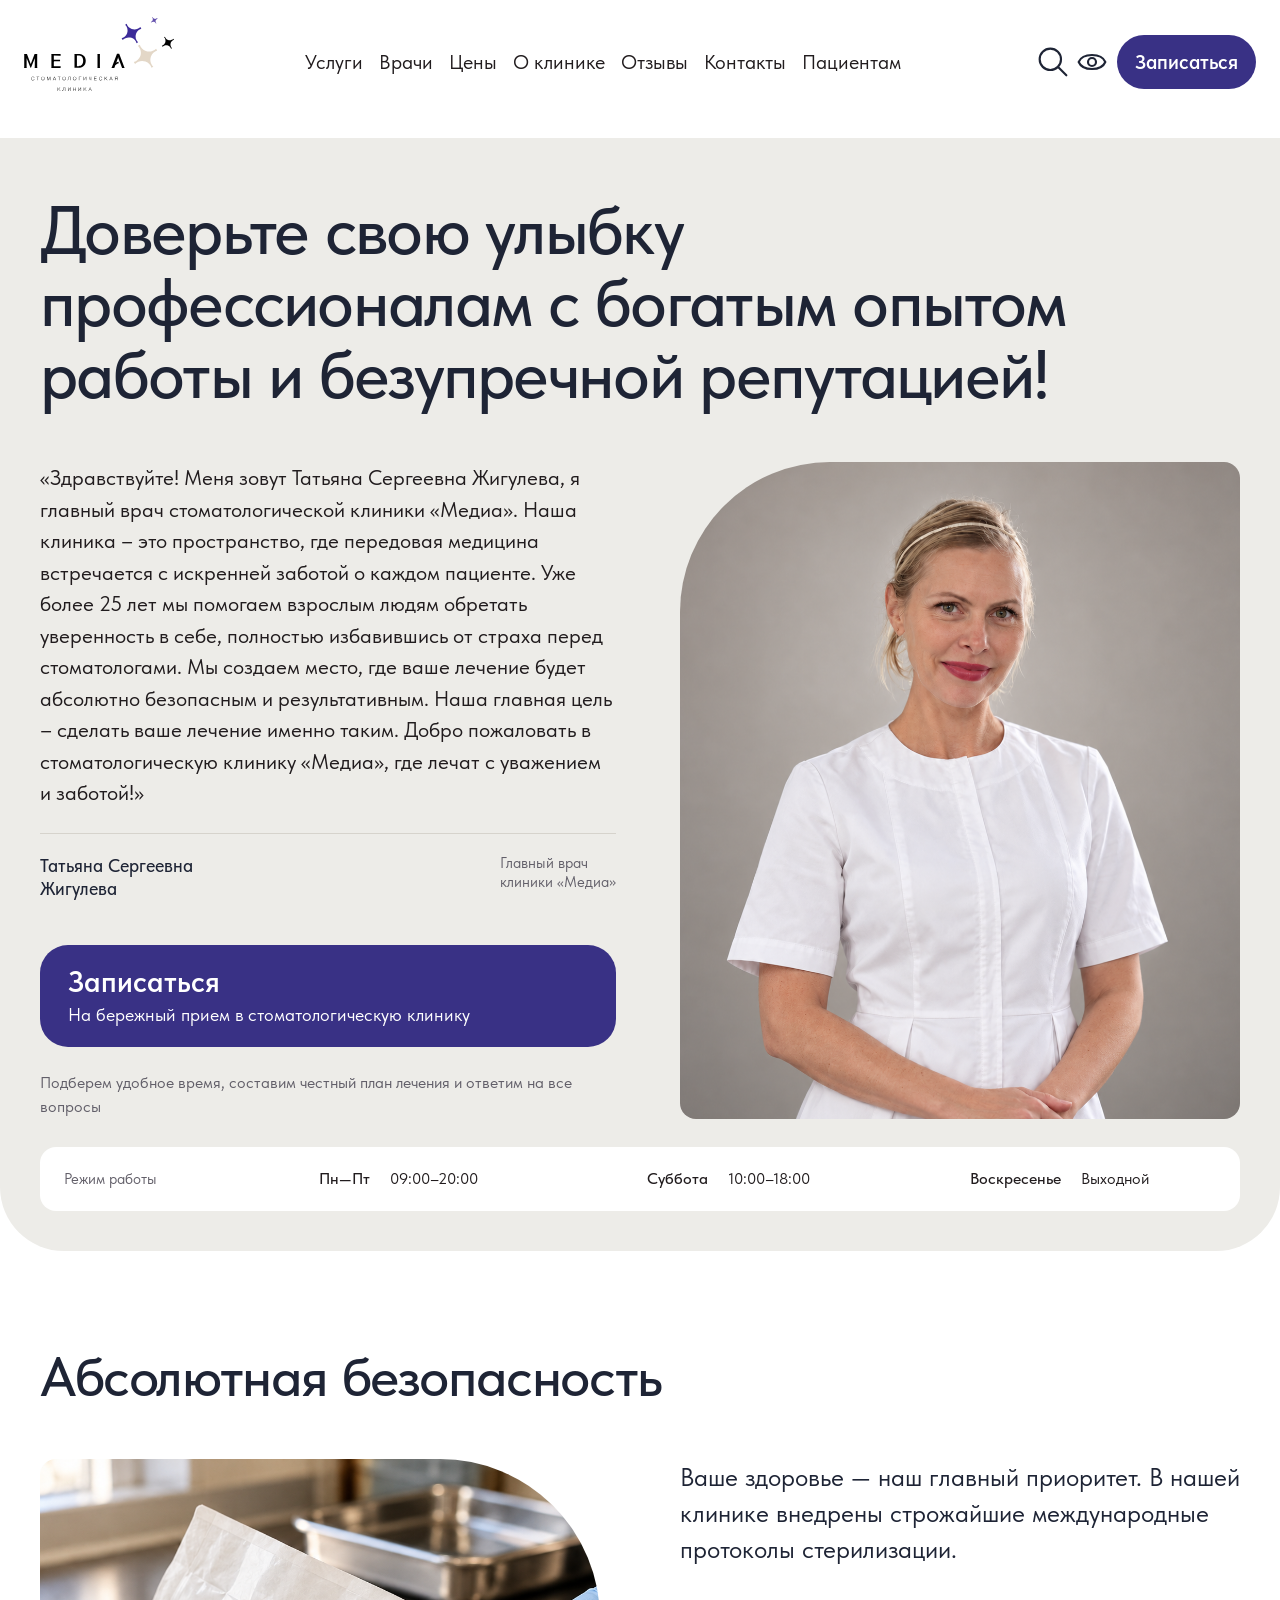
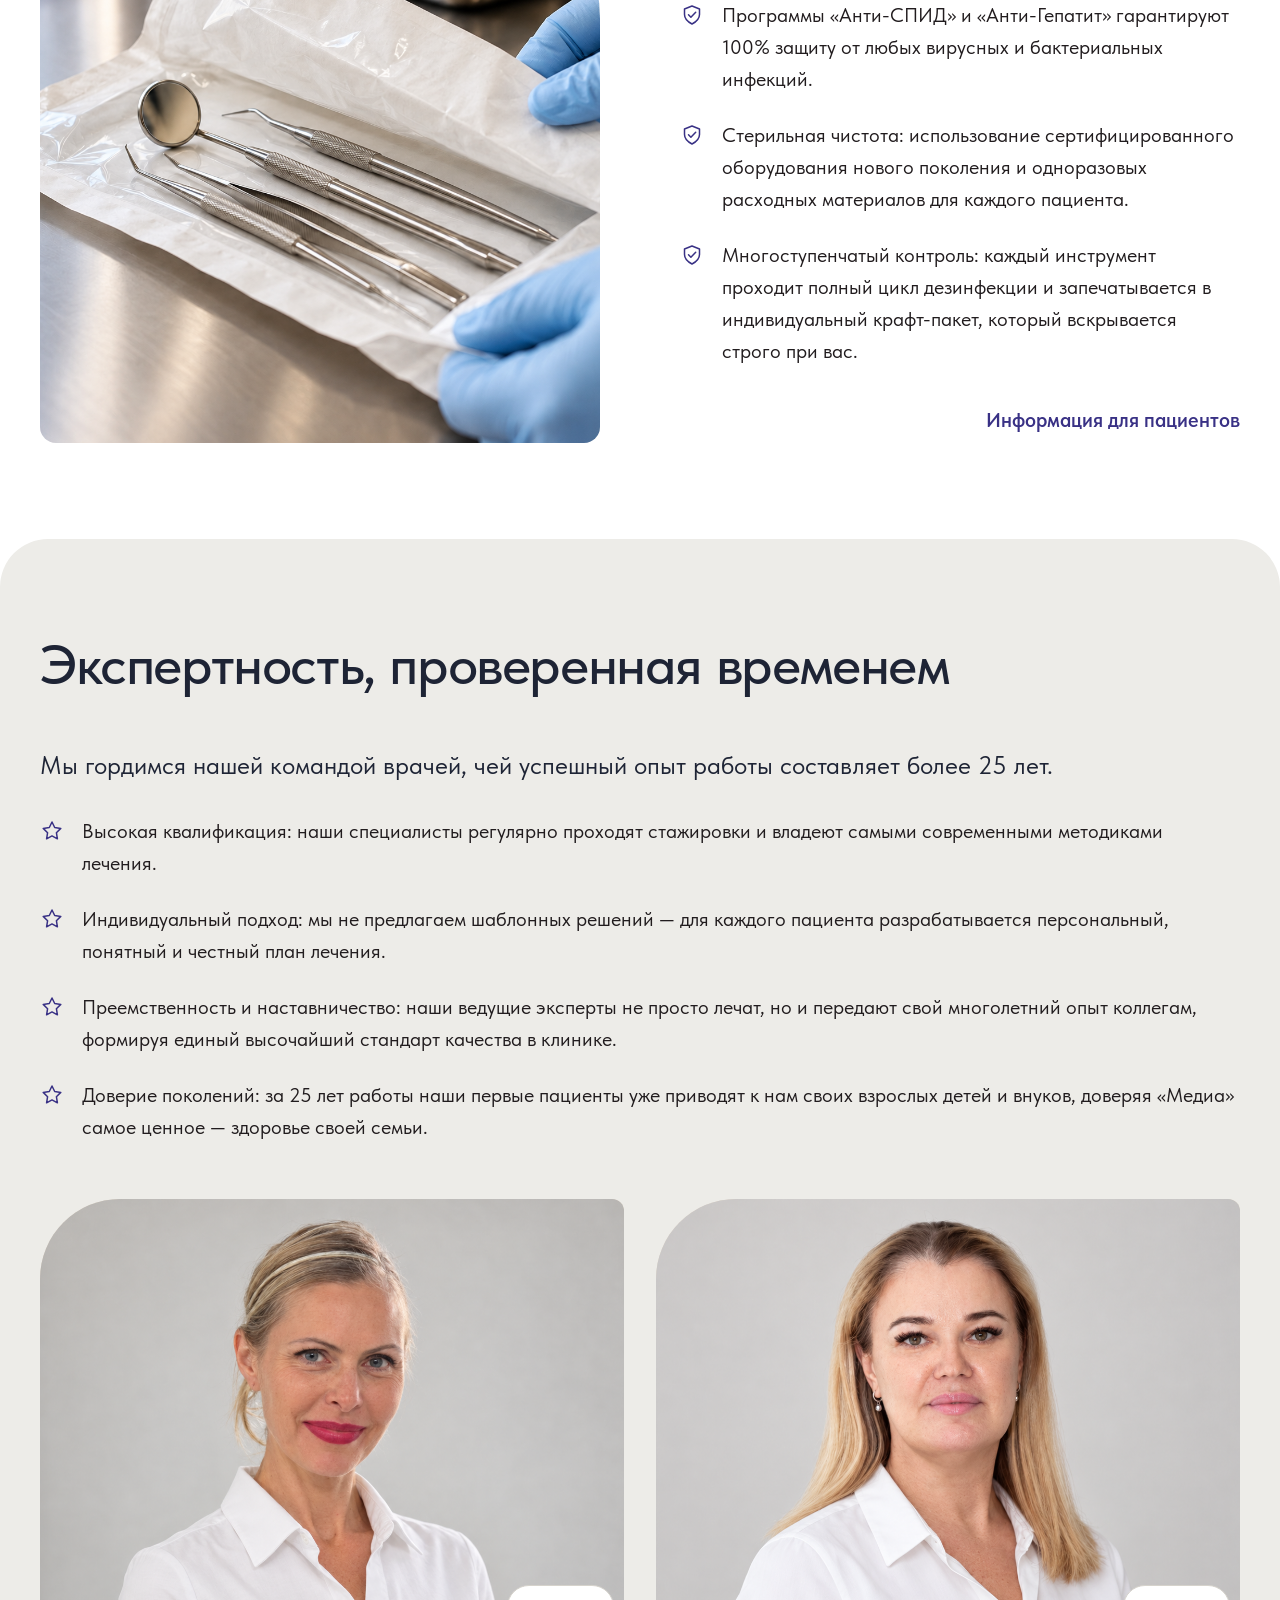
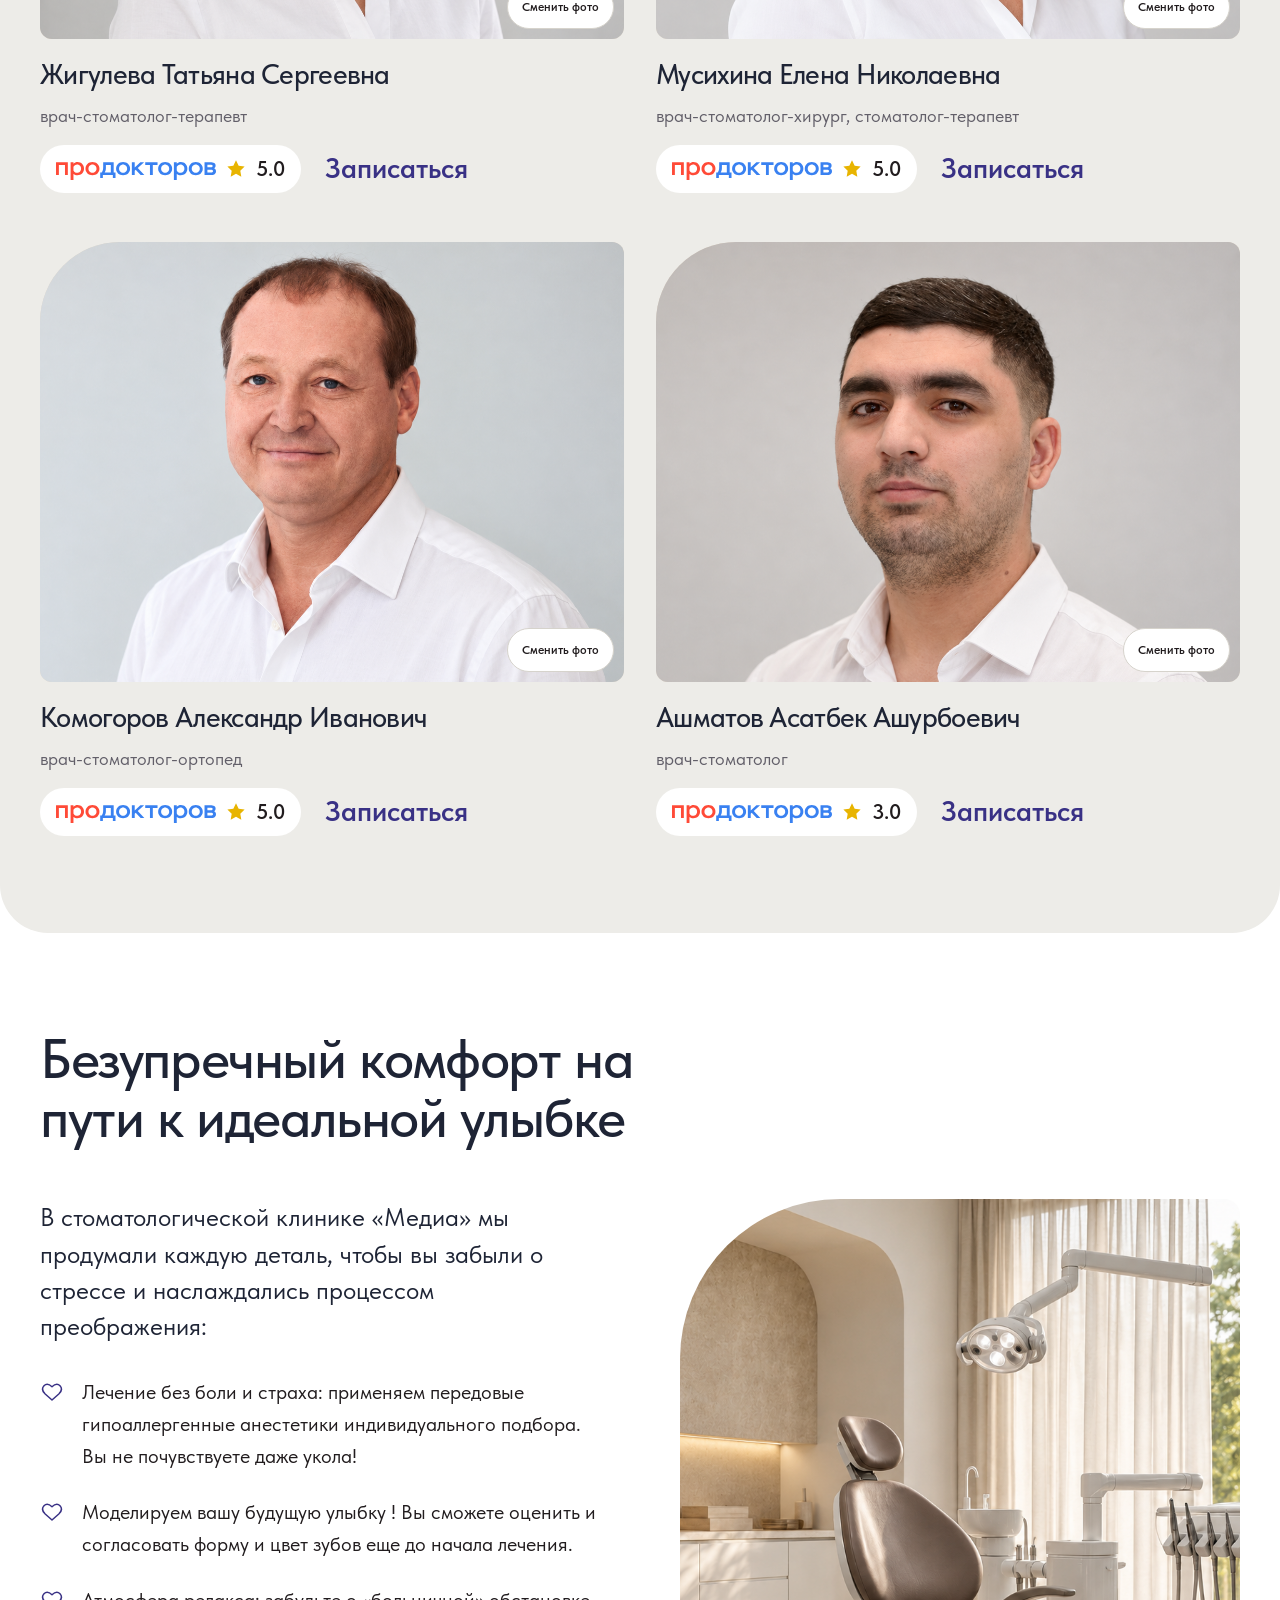
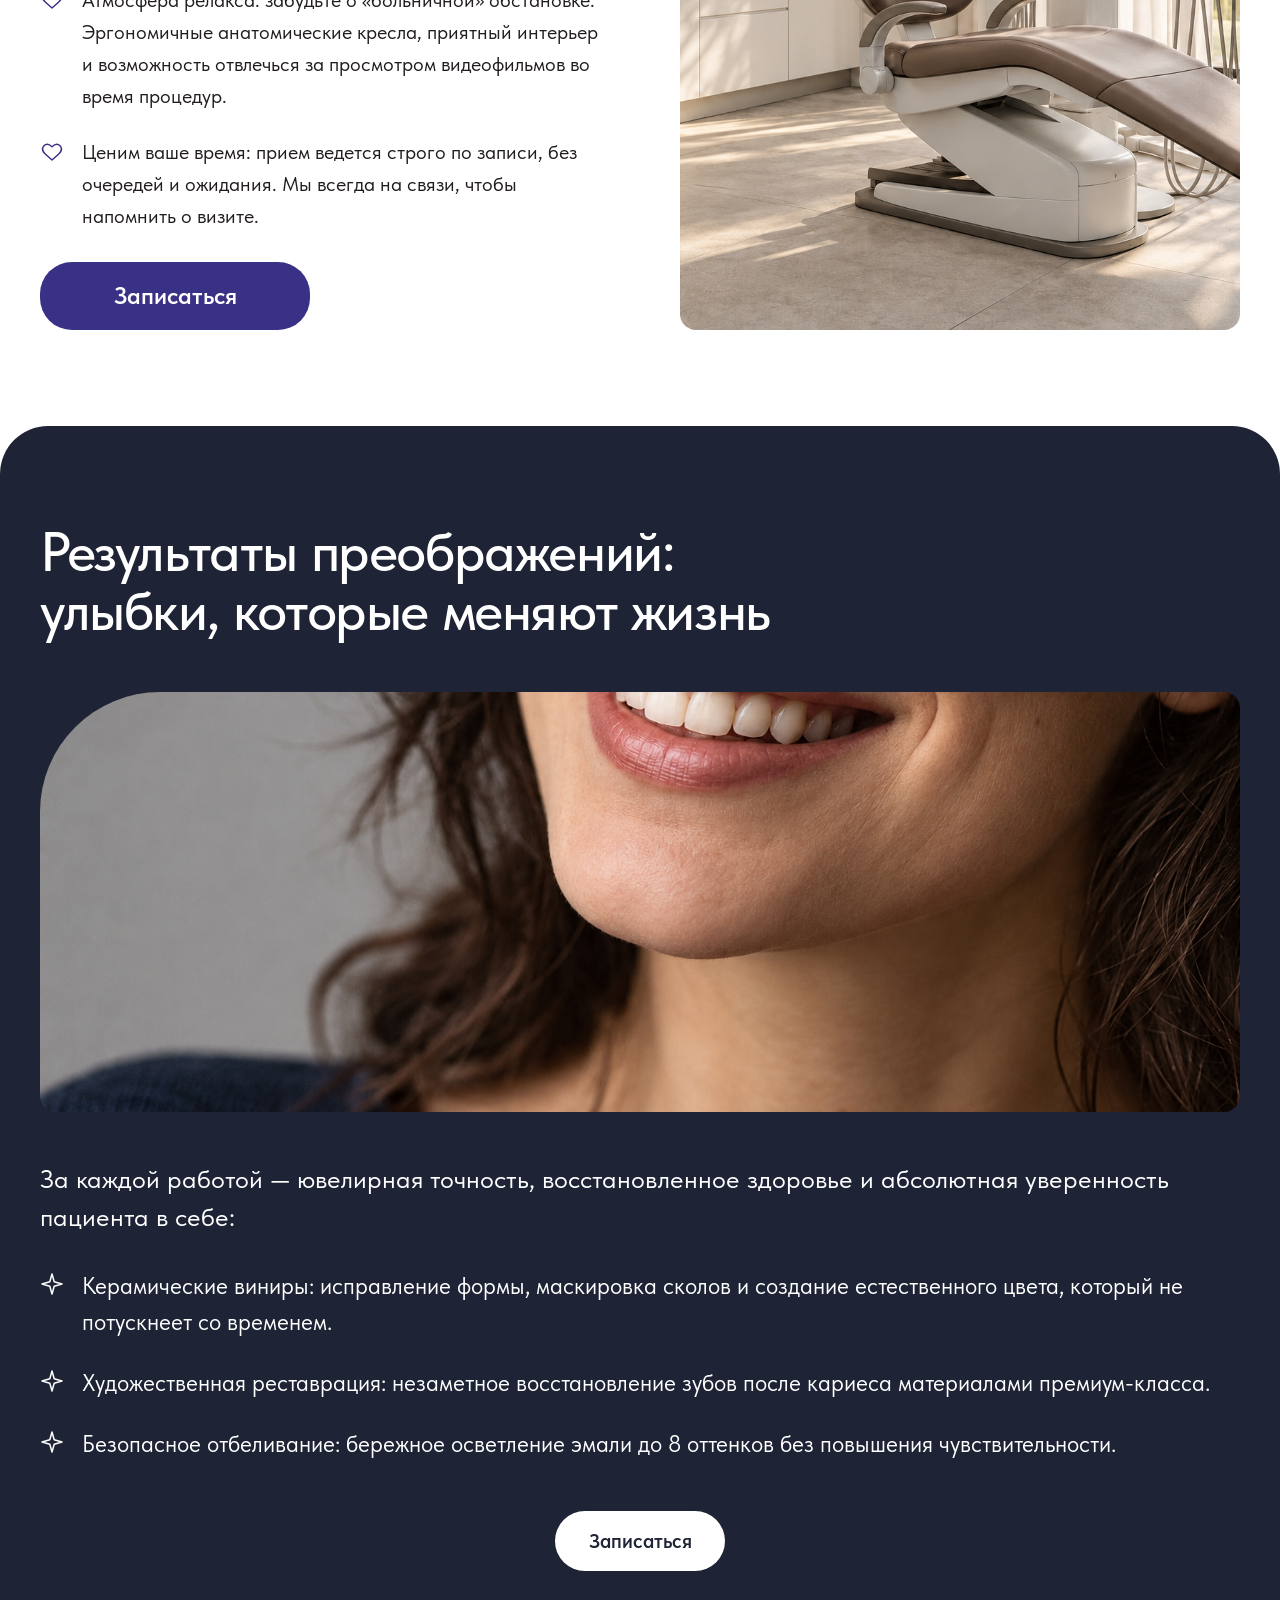
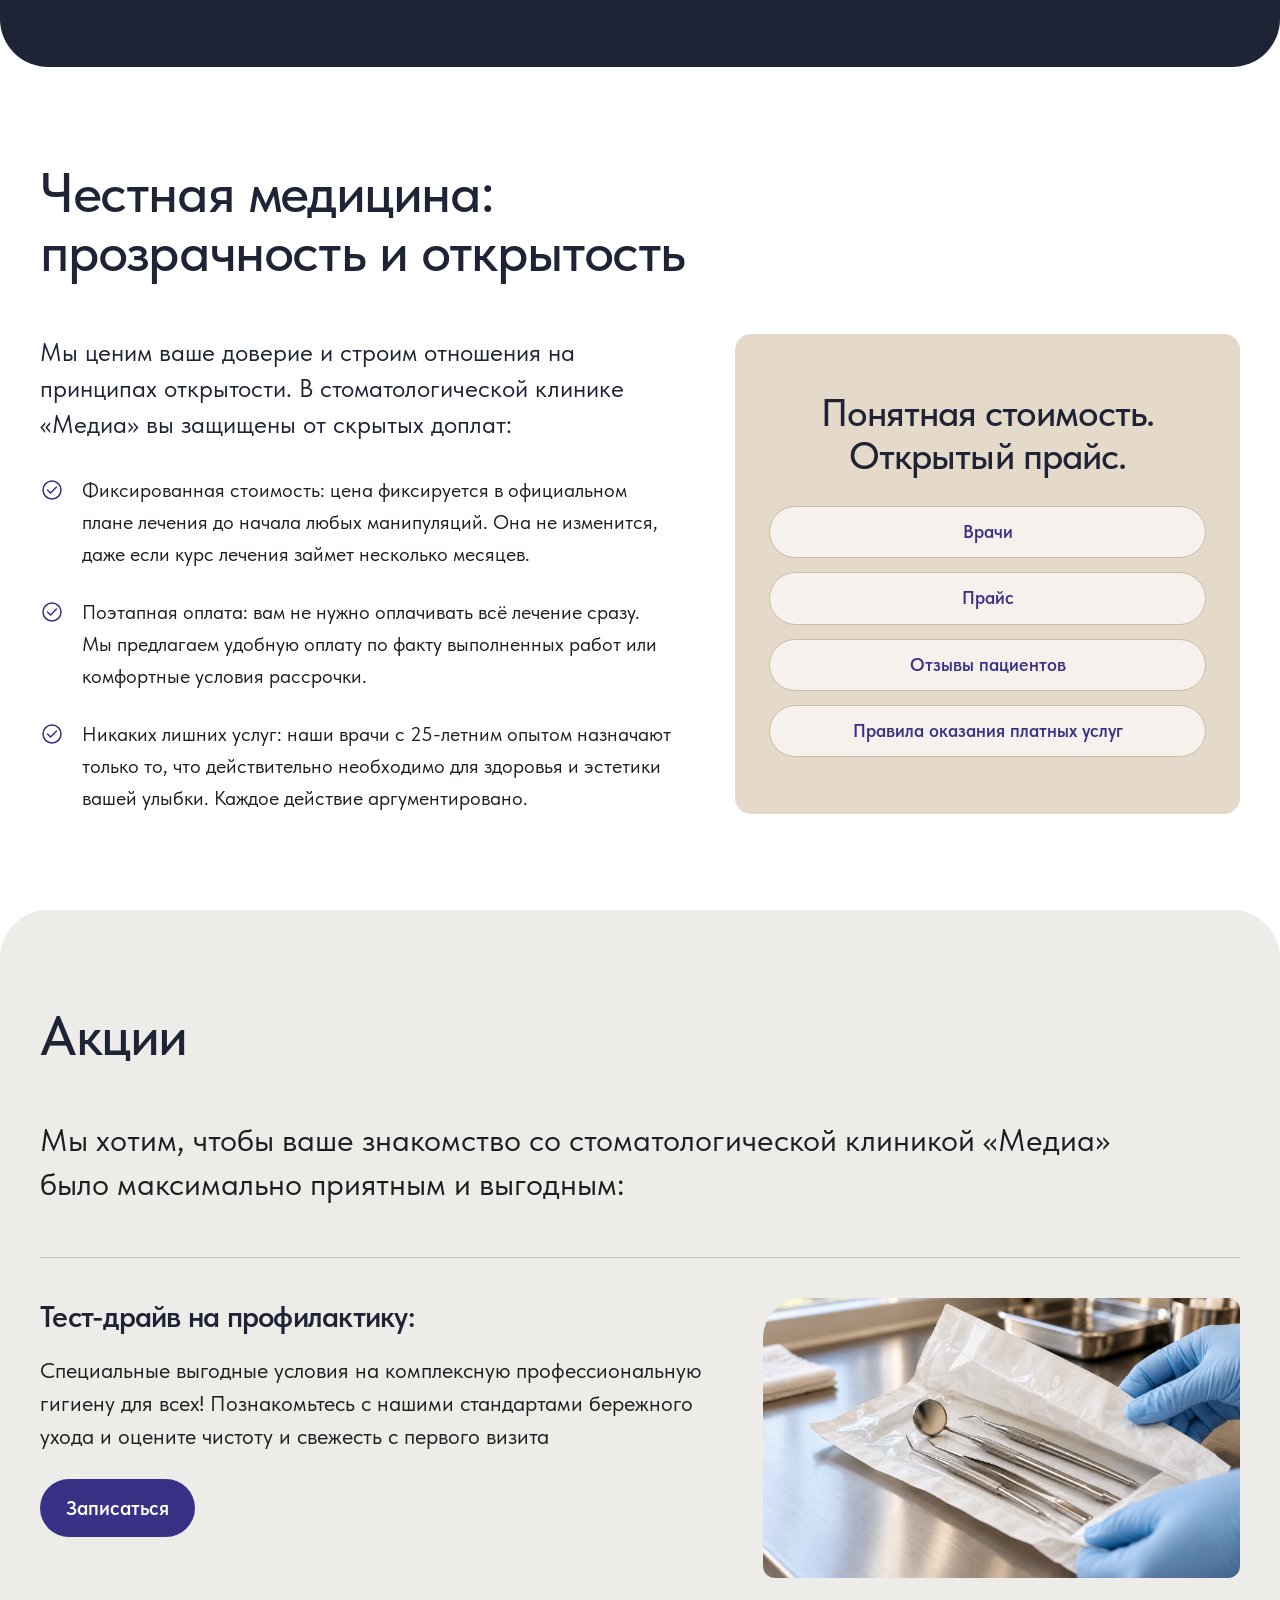
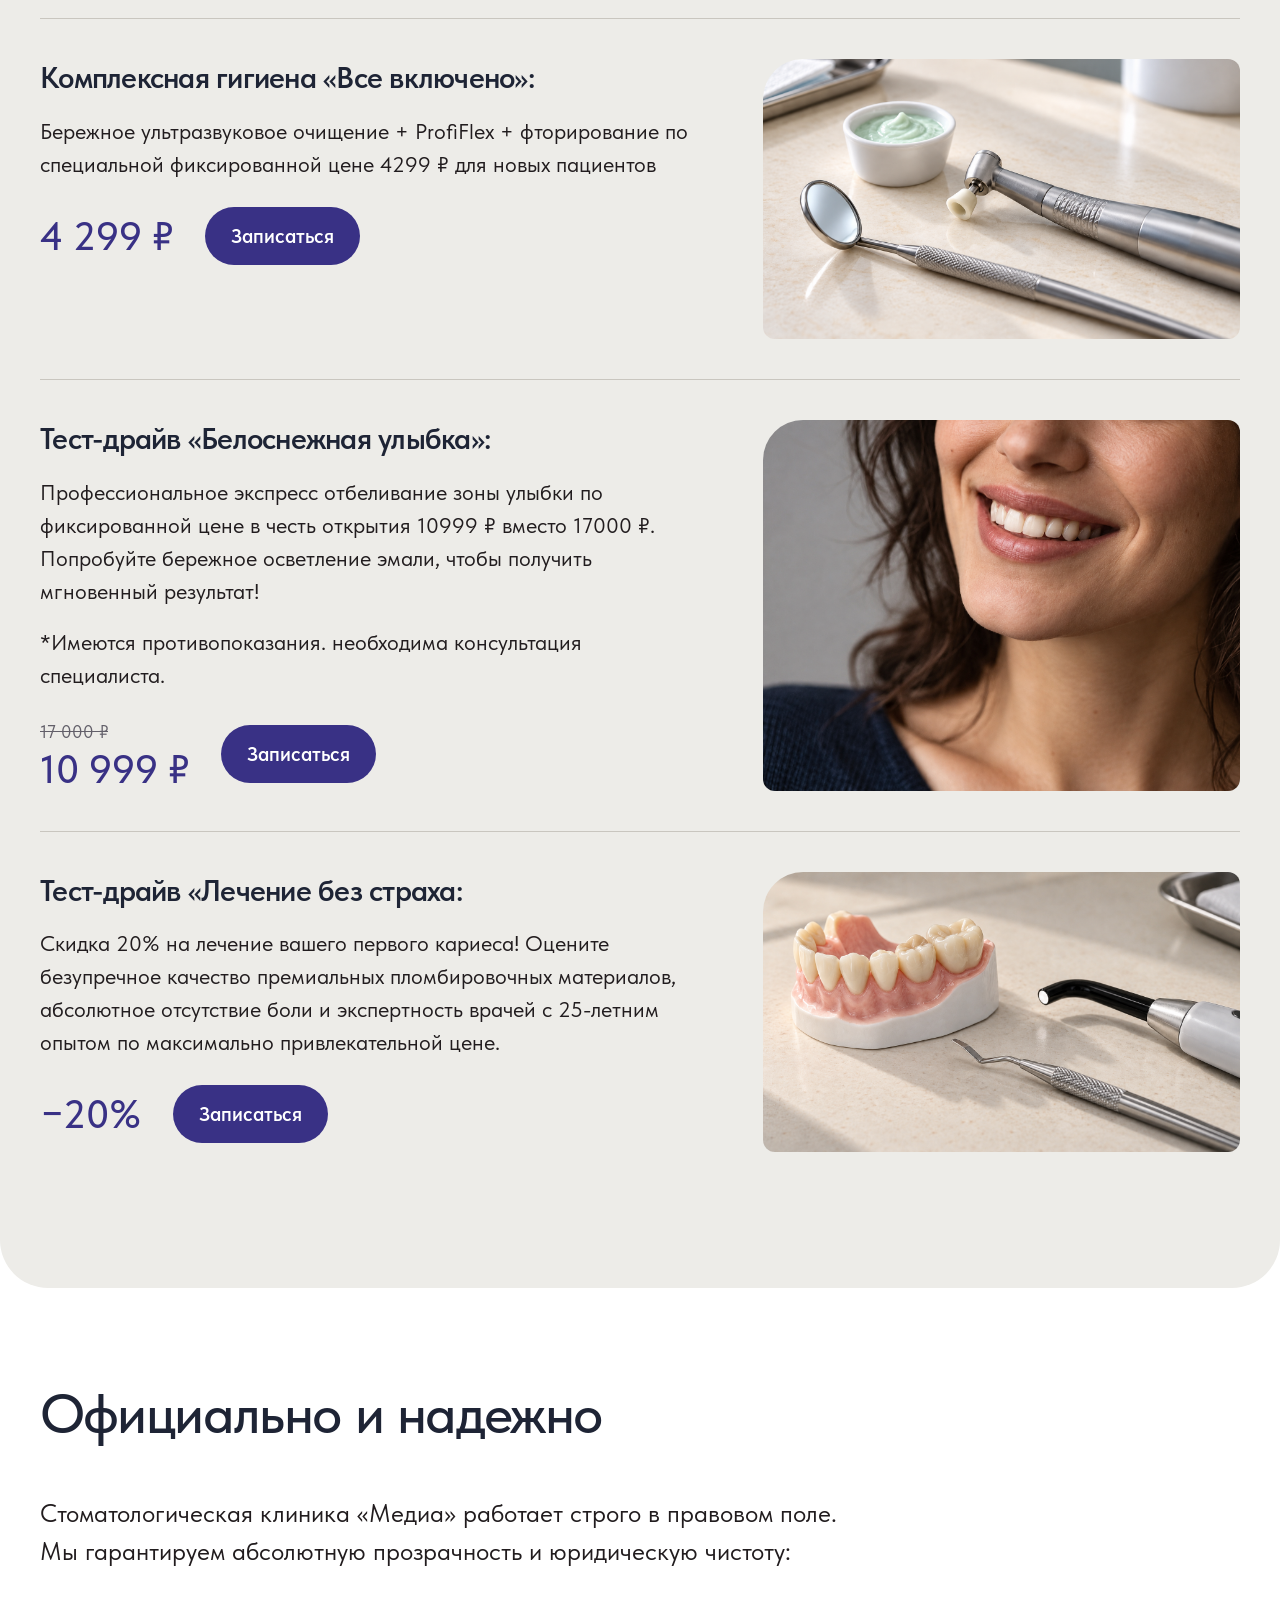
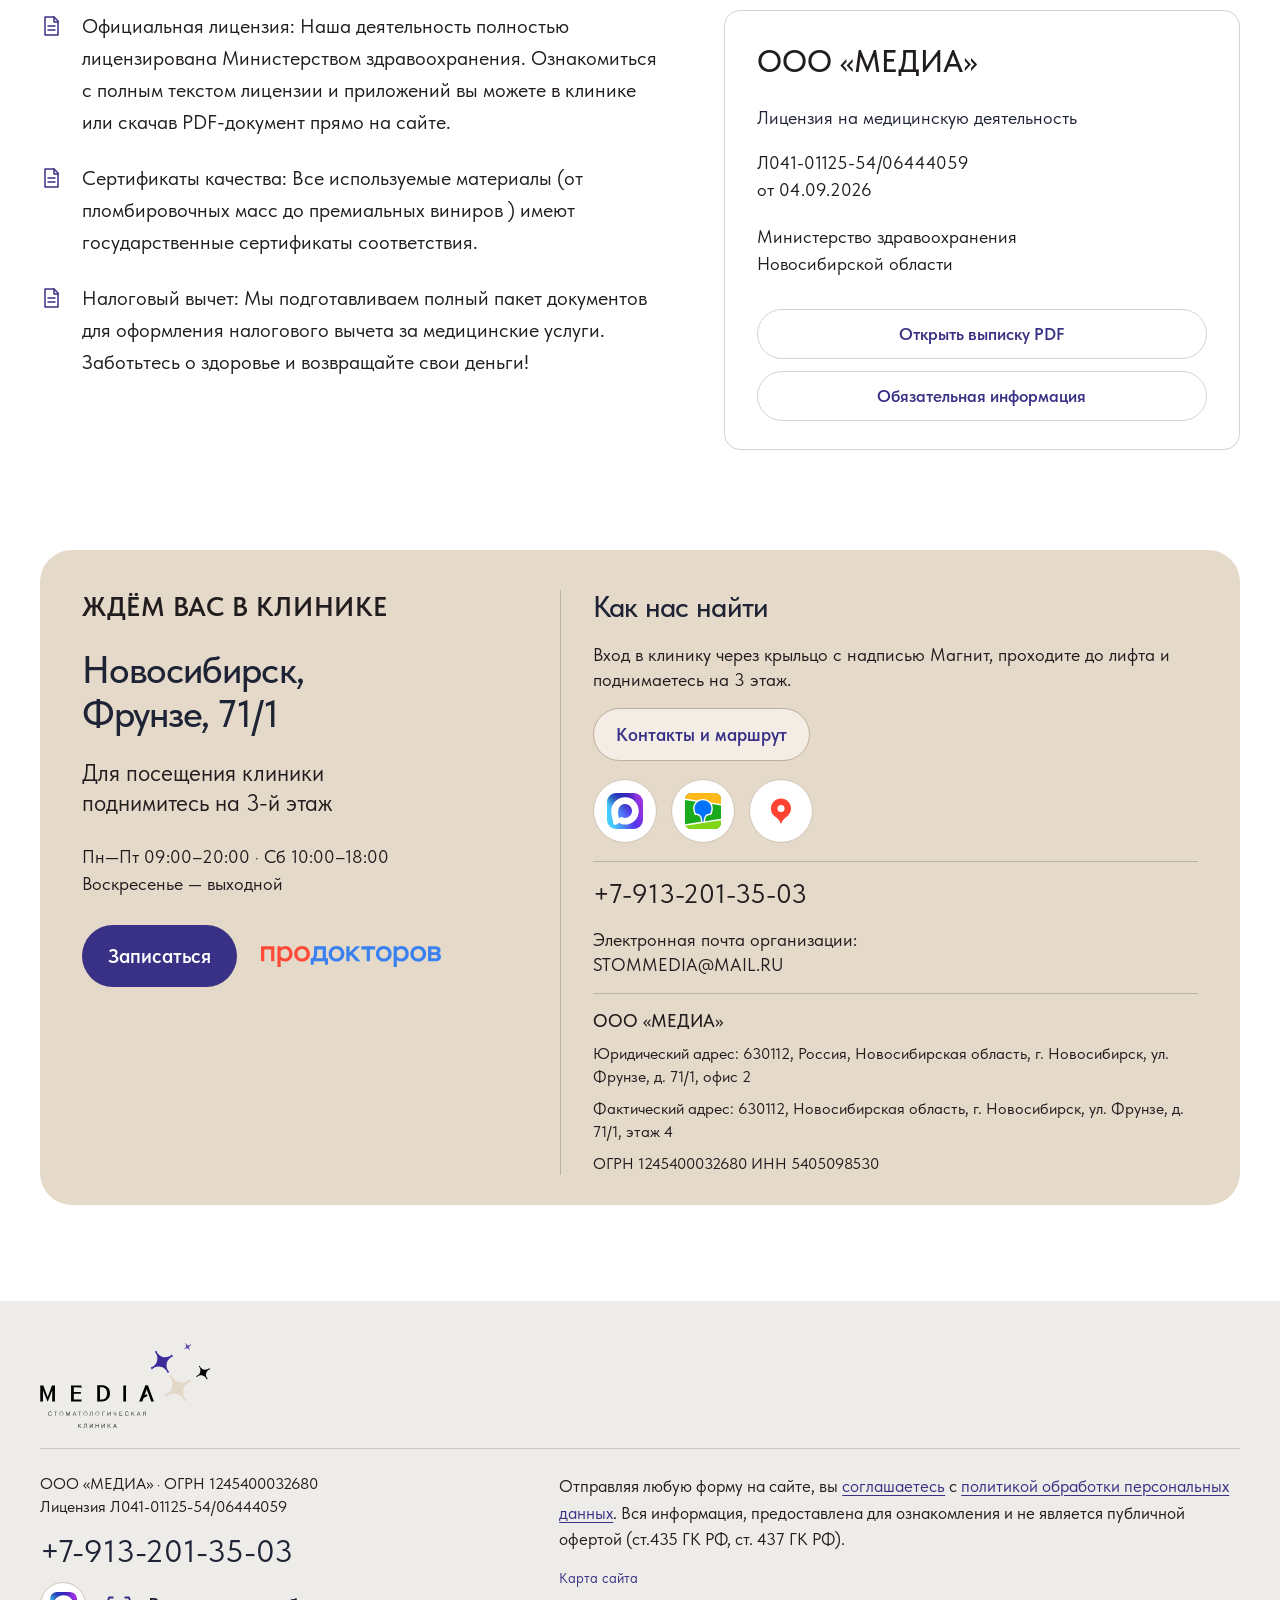
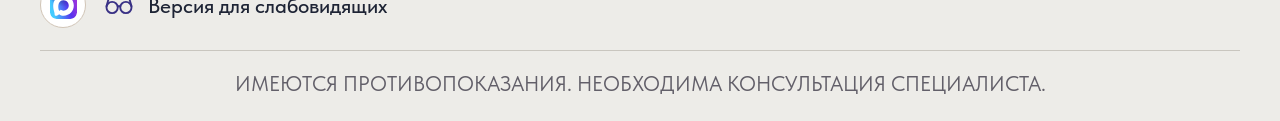
==== index.html @ 108b1781 "Publish Media clinic prototype v2.6" ====
<!doctype html>
<html lang="ru"><head><meta charset="utf-8"><meta name="viewport" content="width=device-width,initial-scale=1"><meta name="robots" content="noindex,nofollow"><title>Стоматология Медиа — прототип</title><link rel="stylesheet" href="styles.css"><link rel="stylesheet" href="revision-v2.1.css"><link rel="stylesheet" href="revision-v2.2.css"><link rel="stylesheet" href="revision-v2.3.css"><link rel="stylesheet" href="revision-v2.4.css"><link rel="stylesheet" href="revision-v2.5.css"><link rel="stylesheet" href="revision-v2.6.css"></head><body><a class="skip" href="#top">Перейти к содержанию</a><header class="site-header"><a class="brand" href="#top" aria-label="Медиа — главная"><img src="media-current.svg" alt="Медиа, стоматологическая клиника"></a><nav class="desktop-nav" aria-label="Основная навигация"><a href="/services" data-page="Услуги">Услуги</a><a href="/doctors" data-page="Врачи">Врачи</a><a href="/prices" data-page="Цены">Цены</a><a href="/about" data-page="О клинике">О клинике</a><a href="/reviews" data-page="Отзывы">Отзывы</a><a href="/contacts" data-page="Контакты">Контакты</a><a href="/patients" data-page="Пациентам">Пациентам</a></nav><div class="header-actions"><button class="icon-button" id="search-open" aria-label="Поиск по главной"><img src="search.svg" alt=""></button><button class="icon-button" id="header-readability" data-readability aria-label="Версия для слабовидящих" aria-pressed="false"><img src="eye.svg" alt=""></button><button class="button" data-book data-doctor="" data-offer="">Записаться </button><button class="icon-button menu-button" id="menu-open" aria-label="Открыть меню" aria-expanded="false">☰</button></div></header>


<main id="top">


<section id="HP01" class="hero"><div class="wrap"><h1>Доверьте свою улыбку профессионалам с богатым опытом работы и безупречной репутацией!</h1><div class="hero-grid"><div class="hero-copy"><p class="greeting">«Здравствуйте! Меня зовут Татьяна Сергеевна Жигулева, я главный врач стоматологической клиники «Медиа». Наша клиника – это пространство, где передовая медицина встречается с искренней заботой о каждом пациенте. Уже более 25 лет мы помогаем взрослым людям обретать уверенность в себе, полностью избавившись от страха перед стоматологами. Мы создаем место, где ваше лечение будет абсолютно безопасным и результативным. Наша главная цель – сделать ваше лечение именно таким. Добро пожаловать в стоматологическую клинику «Медиа», где лечат с уважением и заботой!»</p><div class="signature"><span>Татьяна Сергеевна<br>Жигулева</span><span>Главный врач<br>клиники «Медиа»</span></div><button class="button hero-book" data-book=""><span class="cta-main">Записаться</span><span class="cta-sub">На бережный прием в стоматологическую клинику</span></button><p class="button-caption">Подберем удобное время, составим честный план лечения и ответим на все вопросы</p></div><figure class="hero-photo"><img src="hero-concept-color-v2.5.png" alt="Синтетический портретный концепт по референсу Жигулевой"></figure><div class="hours"><span>Режим работы</span><div><b>Пн—Пт</b><span>09:00–20:00</span></div><div><b>Суббота</b><span>10:00–18:00</span></div><div><b>Воскресенье</b><span>Выходной</span></div></div></div></div></section>


<section id="HP02" class="section safety wrap"><h2>Абсолютная безопасность</h2><div class="split"><figure class="room-image"><img src="safety-concept-color-v2.5.png" alt="Синтетическая иллюстрация подготовки инструментов"></figure><div class="copy"><p class="block-intro">Ваше здоровье — наш главный приоритет. В нашей клинике внедрены строжайшие международные протоколы стерилизации.</p><ul class="bullet-list"><li><img src="bullet-shield.svg" class="bullet-icon" alt=""><div class="bullet-text">Программы «Анти-СПИД» и «Анти-Гепатит» гарантируют 100% защиту от любых вирусных и бактериальных инфекций.</div></li><li><img src="bullet-shield.svg" class="bullet-icon" alt=""><div class="bullet-text">Стерильная чистота: использование сертифицированного оборудования нового поколения и одноразовых расходных материалов для каждого пациента.</div></li><li><img src="bullet-shield.svg" class="bullet-icon" alt=""><div class="bullet-text">Многоступенчатый контроль: каждый инструмент проходит полный цикл дезинфекции и запечатывается в индивидуальный крафт-пакет, который вскрывается строго при вас.</div></li></ul><a class="text-link" href="/patients" data-page="Информация для пациентов">Информация для пациентов </a></div></div></section>


<section id="HP03" class="section team"><div class="wrap"><h2>Экспертность, проверенная временем</h2><div class="team-intro"><p class="block-intro">Мы гордимся нашей командой врачей, чей успешный опыт работы составляет более 25 лет.</p><ul class="bullet-list"><li><img src="bullet-expertise.svg" class="bullet-icon" alt=""><div class="bullet-text">Высокая квалификация: наши специалисты регулярно проходят стажировки и владеют самыми современными методиками лечения.</div></li><li><img src="bullet-expertise.svg" class="bullet-icon" alt=""><div class="bullet-text">Индивидуальный подход: мы не предлагаем шаблонных решений — для каждого пациента разрабатывается персональный, понятный и честный план лечения.</div></li><li><img src="bullet-expertise.svg" class="bullet-icon" alt=""><div class="bullet-text">Преемственность и наставничество: наши ведущие эксперты не просто лечат, но и передают свой многолетний опыт коллегам, формируя единый высочайший стандарт качества в клинике.</div></li><li><img src="bullet-expertise.svg" class="bullet-icon" alt=""><div class="bullet-text">Доверие поколений: за 25 лет работы наши первые пациенты уже приводят к нам своих взрослых детей и внуков, доверяя «Медиа» самое ценное — здоровье своей семьи.</div></li></ul></div><div class="doctors"><article class="doctor"><div class="doctor-photo" data-photo><img src="zhiguleva-formal-v2.6.png" alt="Жигулева Татьяна Сергеевна: синтетический деловой портрет по предоставленному фото"><img src="zhiguleva.webp" alt="Жигулева Татьяна Сергеевна: предоставленный фотореференс" class="alternate"><button class="photo-toggle" aria-pressed="false" aria-label="Сменить фото — Жигулева Татьяна Сергеевна">Сменить фото</button></div><h3>Жигулева Татьяна Сергеевна</h3><p class="role">врач-стоматолог-терапевт</p><div class="doctor-actions"><a class="doctor-rating" href="https://prodoctorov.ru/novosibirsk/vrach/203548-zhiguleva/" target="_blank" rel="noopener" aria-label="Жигулева: ПроДокторов, оценка 5 из 5"><img src="prodoctors-full.svg" alt="ПроДокторов"><img class="rating-star-icon" src="rating-star.svg" alt=""><span class="rating-score">5.0</span></a><button class="inline-book" data-book data-doctor="Жигулева Татьяна Сергеевна">Записаться</button></div></article><article class="doctor"><div class="doctor-photo" data-photo><img src="musikhina-formal-v2.6.png" alt="Мусихина Елена Николаевна: синтетический деловой портрет по предоставленному фото"><img src="musikhina.jpg" alt="Мусихина Елена Николаевна: предоставленный фотореференс" class="alternate"><button class="photo-toggle" aria-pressed="false" aria-label="Сменить фото — Мусихина Елена Николаевна">Сменить фото</button></div><h3>Мусихина Елена Николаевна</h3><p class="role">врач-стоматолог-хирург, стоматолог-терапевт</p><div class="doctor-actions"><a class="doctor-rating" href="https://prodoctorov.ru/novosibirsk/vrach/203550-musihina/" target="_blank" rel="noopener" aria-label="Мусихина: ПроДокторов, оценка 5 из 5"><img src="prodoctors-full.svg" alt="ПроДокторов"><img class="rating-star-icon" src="rating-star.svg" alt=""><span class="rating-score">5.0</span></a><button class="inline-book" data-book data-doctor="Мусихина Елена Николаевна">Записаться</button></div></article><article class="doctor"><div class="doctor-photo" data-photo><img src="komogorov-formal-v2.6.png" alt="Комогоров Александр Иванович: синтетический деловой портрет по предоставленному фото"><img src="komogorov.jpg" alt="Комогоров Александр Иванович: предоставленный фотореференс" class="alternate"><button class="photo-toggle" aria-pressed="false" aria-label="Сменить фото — Комогоров Александр Иванович">Сменить фото</button></div><h3>Комогоров Александр Иванович</h3><p class="role">врач-стоматолог-ортопед</p><div class="doctor-actions"><a class="doctor-rating" href="https://prodoctorov.ru/novosibirsk/vrach/202462-komogorov/" target="_blank" rel="noopener" aria-label="Комогоров: ПроДокторов, оценка 5 из 5"><img src="prodoctors-full.svg" alt="ПроДокторов"><img class="rating-star-icon" src="rating-star.svg" alt=""><span class="rating-score">5.0</span></a><button class="inline-book" data-book data-doctor="Комогоров Александр Иванович">Записаться</button></div></article><article class="doctor"><div class="doctor-photo" data-photo><img src="ashmatov-formal-v2.6.png" alt="Ашматов Асатбек Ашурбоевич: синтетический деловой портрет по предоставленному фото"><img src="ashmatov.jpg" alt="Ашматов Асатбек Ашурбоевич: предоставленный фотореференс" class="alternate"><button class="photo-toggle" aria-pressed="false" aria-label="Сменить фото — Ашматов Асатбек Ашурбоевич">Сменить фото</button></div><h3>Ашматов Асатбек Ашурбоевич</h3><p class="role">врач-стоматолог</p><div class="doctor-actions"><a class="doctor-rating" href="https://prodoctorov.ru/novosibirsk/vrach/1351131-ashmatov/" target="_blank" rel="noopener" aria-label="Ашматов: ПроДокторов, оценка 3 из 5"><img src="prodoctors-full.svg" alt="ПроДокторов"><img class="rating-star-icon" src="rating-star.svg" alt=""><span class="rating-score">3.0</span></a><button class="inline-book" data-book data-doctor="Ашматов Асатбек Ашурбоевич">Записаться</button></div></article></div></div></section>


<section id="HP04" class="section comfort wrap"><h2>Безупречный комфорт на пути к идеальной улыбке</h2><div class="split reverse"><div class="copy"><p class="block-intro">В стоматологической клинике «Медиа» мы продумали каждую деталь, чтобы вы забыли о стрессе и наслаждались процессом преображения:</p><ul class="bullet-list"><li><img src="bullet-comfort.svg" class="bullet-icon" alt=""><div class="bullet-text">Лечение без боли и страха: применяем передовые гипоаллергенные анестетики индивидуального подбора. Вы не почувствуете даже укола!</div></li><li><img src="bullet-comfort.svg" class="bullet-icon" alt=""><div class="bullet-text">Моделируем вашу будущую улыбку ! Вы сможете оценить и согласовать форму и цвет зубов еще до начала лечения.</div></li><li><img src="bullet-comfort.svg" class="bullet-icon" alt=""><div class="bullet-text">Атмосфера релакса: забудьте о «больничной» обстановке. Эргономичные анатомические кресла, приятный интерьер и возможность отвлечься за просмотром видеофильмов во время процедур.</div></li><li><img src="bullet-comfort.svg" class="bullet-icon" alt=""><div class="bullet-text">Ценим ваше время: прием ведется строго по записи, без очередей и ожидания. Мы всегда на связи, чтобы напомнить о визите.</div></li></ul><button class="button" data-book data-doctor="" data-offer="">Записаться </button></div><figure class="room-image tall"><img src="room-concept-color-v2.5.png" alt="Иллюстративный концепт спокойной атмосферы приёма"></figure></div></section>


<section id="HP05" class="section results"><div class="wrap"><h2>Результаты преображений: улыбки, которые меняют жизнь</h2><figure class="smile-image"><img src="smile-concept-color-v2.5.png" alt="Синтетическая иллюстрация улыбки, не результат лечения"></figure><div class="results-content"><p class="block-intro">За каждой работой — ювелирная точность, восстановленное здоровье и абсолютная уверенность пациента в себе:</p><ul class="bullet-list"><li><img src="bullet-smile.svg" class="bullet-icon" alt=""><div class="bullet-text">Керамические виниры: исправление формы, маскировка сколов и создание естественного цвета, который не потускнеет со временем.</div></li><li><img src="bullet-smile.svg" class="bullet-icon" alt=""><div class="bullet-text">Художественная реставрация: незаметное восстановление зубов после кариеса материалами премиум-класса.</div></li><li><img src="bullet-smile.svg" class="bullet-icon" alt=""><div class="bullet-text">Безопасное отбеливание: бережное осветление эмали до 8 оттенков без повышения чувствительности.</div></li></ul></div><div class="section-bottom"><button class="button result-services" data-book>Записаться</button></div></div></section>


<section id="HP06" class="section transparency wrap"><h2>Честная медицина: прозрачность и открытость</h2><div class="price-layout"><div class="copy"><p class="block-intro">Мы ценим ваше доверие и строим отношения на принципах открытости. В стоматологической клинике «Медиа» вы защищены от скрытых доплат:</p><ul class="bullet-list"><li><img src="bullet-transparency.svg" class="bullet-icon" alt=""><div class="bullet-text">Фиксированная стоимость: цена фиксируется в официальном плане лечения до начала любых манипуляций. Она не изменится, даже если курс лечения займет несколько месяцев.</div></li><li><img src="bullet-transparency.svg" class="bullet-icon" alt=""><div class="bullet-text">Поэтапная оплата: вам не нужно оплачивать всё лечение сразу. Мы предлагаем удобную оплату по факту выполненных работ или комфортные условия рассрочки.</div></li><li><img src="bullet-transparency.svg" class="bullet-icon" alt=""><div class="bullet-text">Никаких лишних услуг: наши врачи с 25-летним опытом назначают только то, что действительно необходимо для здоровья и эстетики вашей улыбки. Каждое действие аргументировано.</div></li></ul></div><aside class="price-panel"><h3>Понятная стоимость.<br>Открытый прайс.</h3><div class="panel-links"><a class="text-link" href="/doctors" data-page="Врачи">Врачи </a><a class="text-link" href="/prices" data-page="Прайс">Прайс</a><a class="text-link" href="/reviews" data-page="Отзывы пациентов">Отзывы пациентов </a><a class="text-link" href="/patients#paid" data-page="Правила оказания платных услуг">Правила оказания платных услуг </a></div></aside></div></section>


<section id="HP07" class="section offers"><div class="wrap"><h2>Акции</h2><p class="offers-intro">Мы хотим, чтобы ваше знакомство со стоматологической клиникой «Медиа» было максимально приятным и выгодным:</p><div class="offer-list"><article class="offer"><div class="offer-copy"><h3>Тест-драйв на профилактику:</h3><p>Специальные выгодные условия на комплексную профессиональную гигиену для всех! Познакомьтесь с нашими стандартами бережного ухода и оцените чистоту и свежесть с первого визита</p><div class="offer-bottom no-price"><button class="button" data-book data-offer="Тест-драйв на профилактику">Записаться </button></div></div><div class="offer-price"><img class="offer-image" src="safety-concept-color-v2.5.png" alt="Иллюстрация предложения клиники"></div></article><article class="offer"><div class="offer-copy"><h3>Комплексная гигиена «Все включено»:</h3><p>Бережное ультразвуковое очищение + ProfiFlex + фторирование по специальной фиксированной цене 4299 ₽ для новых пациентов</p><div class="offer-bottom"><div class="price-stack"><strong>4 299 ₽</strong></div><button class="button" data-book data-doctor="" data-offer="Комплексная гигиена «Все включено»:">Записаться </button></div></div><div class="offer-price"><img class="offer-image" src="offer-hygiene-color-v2.5.png" alt="Иллюстрация предложения клиники"></div></article><article class="offer"><div class="offer-copy"><h3>Тест-драйв «Белоснежная улыбка»:</h3><p>Профессиональное экспресс отбеливание зоны улыбки по фиксированной цене в честь открытия 10999 ₽ вместо 17000 ₽. Попробуйте бережное осветление эмали, чтобы получить мгновенный результат!</p><p>*Имеются противопоказания. необходима консультация специалиста.</p><div class="offer-bottom"><div class="price-stack"><del>17 000 ₽</del><strong>10 999 ₽</strong></div><button class="button" data-book data-doctor="" data-offer="Тест-драйв «Белоснежная улыбка»:">Записаться </button></div></div><div class="offer-price"><img class="offer-image" src="smile-concept-color-v2.5.png" alt="Иллюстрация предложения клиники"></div></article><article class="offer"><div class="offer-copy"><h3>Тест-драйв «Лечение без страха:</h3><p>Скидка 20% на лечение вашего первого кариеса! Оцените безупречное качество премиальных пломбировочных материалов, абсолютное отсутствие боли и экспертность врачей с 25-летним опытом по максимально привлекательной цене.</p><div class="offer-bottom"><div class="price-stack"><strong>−20%</strong></div><button class="button" data-book data-doctor="" data-offer="Тест-драйв «Лечение без страха:">Записаться </button></div></div><div class="offer-price"><img class="offer-image" src="offer-restoration-color-v2.5.png" alt="Иллюстрация предложения клиники"></div></article></div></div></section><section id="HP08" class="section official wrap"><h2>Официально и надежно</h2><p class="official-intro">Стоматологическая клиника «Медиа» работает строго в правовом поле. Мы гарантируем абсолютную прозрачность и юридическую чистоту:</p><div class="official-grid"><div class="copy"><ul class="bullet-list"><li><img src="bullet-document.svg" class="bullet-icon" alt=""><div class="bullet-text">Официальная лицензия: Наша деятельность полностью лицензирована Министерством здравоохранения. Ознакомиться с полным текстом лицензии и приложений вы можете в клинике или скачав PDF-документ прямо на сайте.</div></li><li><img src="bullet-document.svg" class="bullet-icon" alt=""><div class="bullet-text">Сертификаты качества: Все используемые материалы (от пломбировочных масс до премиальных виниров ) имеют государственные сертификаты соответствия.</div></li><li><img src="bullet-document.svg" class="bullet-icon" alt=""><div class="bullet-text">Налоговый вычет: Мы подготавливаем полный пакет документов для оформления налогового вычета за медицинские услуги. Заботьтесь о здоровье и возвращайте свои деньги!</div></li></ul></div><aside class="license-panel"><span>ООО «МЕДИА»</span><h3>Лицензия на медицинскую деятельность</h3><p>Л041-01125-54/06444059<br>от 04.09.2026</p><p>Министерство здравоохранения<br>Новосибирской области</p><a class="text-link" href="/patients#license" data-page="Выписка из лицензии">Открыть выписку PDF </a><a class="text-link" href="/patients" data-page="Обязательная информация">Обязательная информация </a></aside></div>


<div class="contact" id="contact"><div><span>ЖДЁМ ВАС В КЛИНИКЕ</span><h2>Новосибирск,<br>Фрунзе, 71/1</h2><p class="floor">Для посещения клиники<br>поднимитесь на 3-й этаж</p><p>Пн—Пт 09:00–20:00 · Сб 10:00–18:00<br>Воскресенье — выходной</p><div class="contact-actions"><button class="button" data-book data-doctor="" data-offer="">Записаться </button><a class="clinic-prodoctorov" href="https://prodoctorov.ru/novosibirsk/lpu/29088-stomatologiya-media/" target="_blank" rel="noopener" aria-label="Карточка клиники в ПроДокторов"><img src="prodoctors-full.svg" alt="ПроДокторов"></a></div></div><div class="contact-side"><h3>Как нас найти</h3><p>Вход в клинику через крыльцо с надписью Магнит, проходите до лифта и поднимаетесь на 3 этаж.</p><a class="text-link" href="/contacts" data-page="Контакты и маршрут">Контакты и маршрут </a><div class="service-icons"><button class="social-circle" data-service-pending="MAX" aria-label="MAX: ссылка будет добавлена"><img src="MAX.svg" alt=""></button><button class="social-circle" data-service-pending="2ГИС" aria-label="2ГИС: ссылка будет добавлена"><img src="2gis.svg" alt=""></button><button class="social-circle" data-service-pending="Яндекс Карты" aria-label="Яндекс Карты: ссылка будет добавлена"><img src="yandex-maps.svg" alt=""></button></div><p class="contact-phone"><a href="tel:+79132013503">+7-913-201-35-03</a></p><p>Электронная почта организации:<br><a href="mailto:STOMMEDIA@MAIL.RU">STOMMEDIA@MAIL.RU</a></p><div class="contact-requisites" aria-label="Реквизиты организации"><p class="requisites-name">ООО «МЕДИА»</p><p>Юридический адрес: 630112, Россия, Новосибирская область, г. Новосибирск, ул. Фрунзе, д. 71/1, офис 2</p><p>Фактический адрес: 630112, Новосибирская область, г. Новосибирск, ул. Фрунзе, д. 71/1, этаж 4</p><p>ОГРН 1245400032680 ИНН 5405098530</p></div></div></div></section></main>


<footer><div class="wrap"><div class="footer-top"><img src="media-current.svg" alt="Медиа"></div><div class="footer-bottom"><div class="footer-org">ООО «МЕДИА» · ОГРН 1245400032680<br>Лицензия Л041-01125-54/06444059<a class="footer-phone" href="tel:+79132013503">+7-913-201-35-03</a><div class="footer-max"><button class="social-circle" data-service-pending="MAX" aria-label="MAX: ссылка будет добавлена"><img src="MAX.svg" alt=""></button><button class="accessibility-button" id="readability" aria-label="Версия для слабовидящих" aria-pressed="false" data-readability=""><img src="accessibility-glasses.svg" alt=""><span>Версия для слабовидящих</span></button></div></div><div><div class="footer-legal-content"><p class="footer-legal">Отправляя любую форму на сайте, вы <a href="/consent" data-page="Согласие на обработку персональных данных">соглашаетесь</a> с <a href="/privacy" data-page="Политика обработки персональных данных">политикой обработки персональных данных</a>. Вся информация, предоставлена для ознакомления и не является публичной офертой (ст.435 ГК РФ, cт. 437 ГК РФ).</p><a class="sitemap-link" href="/sitemap" data-page="Карта сайта">Карта сайта</a></div></div></div><p class="warning">ИМЕЮТСЯ ПРОТИВОПОКАЗАНИЯ. НЕОБХОДИМА КОНСУЛЬТАЦИЯ СПЕЦИАЛИСТА.</p></div></footer>


<dialog id="menu-dialog" aria-label="Меню сайта"><button class="close" aria-label="Закрыть меню">×</button><h2>Медиа</h2><div class="menu-tools"><button data-mobile-search>Поиск по главной</button></div><nav class="mobile-nav"><a href="/services" data-page="Услуги">Услуги</a><a href="/doctors" data-page="Врачи">Врачи</a><a href="/prices" data-page="Цены">Цены</a><a href="/about" data-page="О клинике">О клинике</a><a href="/reviews" data-page="Отзывы">Отзывы</a><a href="/contacts" data-page="Контакты">Контакты</a><a href="/patients" data-page="Пациентам">Пациентам</a></nav><button class="button" data-book data-doctor="" data-offer="">Записаться </button></dialog>


<dialog id="booking-dialog" aria-labelledby="booking-title"><button class="close" aria-label="Закрыть запись">×</button><p class="eyebrow">ДЕМОНСТРАЦИЯ ЗАПИСИ</p><h2 id="booking-title">Запись на приём</h2><p id="booking-context"></p><p>Официальный сервис записи, подключённый к IDENT, будет добавлен после получения настроек клиники.</p><button class="button" id="fallback-open">Оставить заявку администратору</button><form id="fallback-form" hidden novalidate><p>Демонстрационная форма. Не вводите настоящие контактные данные.</p><label for="visitor-name">Имя</label><input id="visitor-name" name="name" autocomplete="off" placeholder="Тестовое имя" required><label for="visitor-phone">Телефон</label><input id="visitor-phone" name="phone" type="tel" autocomplete="off" placeholder="Тестовый номер" required><label class="checkbox"><input type="checkbox" name="consent" required><span>Демонстрационное согласие. <a class="text-link" href="/consent" data-page="Текст согласия">Текст согласия </a> и <a class="text-link" href="/privacy" data-page="Политика">Политика </a></span></label><p class="form-error" role="alert" id="form-error"></p><button class="button" type="submit">Проверить форму без отправки</button><p role="status" id="form-status"></p></form></dialog>


<dialog id="page-dialog" aria-labelledby="page-title"><button class="close" aria-label="Закрыть">×</button><p class="eyebrow">ПРОТОТИП ГЛАВНОЙ</p><h2 id="page-title"></h2><p id="page-info"></p><button class="button close-page">Вернуться к главной</button></dialog>


<dialog id="search-dialog" aria-labelledby="search-title"><button class="close" aria-label="Закрыть поиск">×</button><h2 id="search-title">Поиск по главной</h2><label for="search-query">Что найти?</label><input id="search-query" type="search" placeholder="Например: гигиена"><div id="search-results" role="status"></div></dialog>


<script src="app.js"></script></body></html>
---- styles.css ----
@font-face{font-family:Media;src:url("TildaSans-Regular.ttf");font-weight:400;font-display:swap}@font-face{font-family:Media;src:url("TildaSans-Medium.ttf");font-weight:500;font-display:swap}@font-face{font-family:Media;src:url("TildaSans-Semibold.ttf");font-weight:600;font-display:swap}
:root{--ink:#211c1e;--navy:#1e2435;--purple:#393185;--warm:#e5d9c9;--stone:#edece8;--muted:#625f69;--line:#d6d3cc;--space:112px}*{box-sizing:border-box}html{scroll-behavior:smooth;scroll-padding-top:24px}body{margin:0;color:var(--ink);background:white;font:20px/1.5 Media,Arial,sans-serif}button,input{font:inherit}button,a{touch-action:manipulation}button{cursor:pointer}a{color:inherit;text-decoration:none}a:hover{text-decoration:underline;text-underline-offset:5px}button:focus-visible,a:focus-visible,input:focus-visible,summary:focus-visible{outline:3px solid var(--purple);outline-offset:5px}p{margin:0 0 24px}h1,h2,h3{font-weight:500;line-height:1.06;margin:0;color:var(--navy);letter-spacing:-.025em}h1{font-size:68px;max-width:1140px;margin:36px 0 52px;text-wrap:balance}h2{font-size:56px;max-width:950px;margin-bottom:52px;text-wrap:balance}h3{font-size:29px;line-height:1.15}img{display:block;width:100%;height:100%;object-fit:cover}figure{margin:0}figcaption,.asset-caption{font-size:14px;line-height:1.4;color:var(--muted);margin-top:10px}small{font-size:15px}.wrap{max-width:1280px;margin:auto;padding-left:40px;padding-right:40px}.concept-bar{display:flex;justify-content:space-between;gap:20px;background:var(--navy);color:white;padding:8px 40px;font-size:12px;letter-spacing:.06em}.site-header{max-width:1440px;margin:auto;min-height:116px;display:flex;align-items:center;gap:32px;padding:24px 40px}.brand{width:150px;flex-shrink:0}.brand img{object-fit:contain}.desktop-nav{display:flex;gap:22px;flex:1;justify-content:center;align-items:center}.desktop-nav a{font-size:16px;white-space:nowrap}.header-actions{display:flex;gap:8px;align-items:center}.button{display:inline-flex;align-items:center;justify-content:space-between;gap:24px;padding:18px 26px;border:0;border-radius:32px;background:var(--purple);color:white;font-weight:500;line-height:1.3;min-height:56px;transition:background .2s,transform .2s;text-align:left}.button:hover{background:#282260;transform:translateY(-2px)}.button span{flex-shrink:0}.header-actions .button{font-size:16px;padding:14px 22px;min-height:48px}.icon-button{background:transparent;border:0;min-width:44px;height:44px;padding:8px;font-size:22px;color:var(--navy)}.menu-button{display:none}.skip{position:absolute;left:20px;top:-100px;padding:12px;background:white;z-index:20}.skip:focus{top:20px}.hero{padding:44px 0 40px;background:var(--stone);border-radius:0 0 64px 64px}.section-meta{display:flex;justify-content:space-between;gap:24px;font-size:13px;letter-spacing:.1em;color:var(--purple);line-height:1.4;font-weight:500}.section-meta a{letter-spacing:0}.hero-grid{display:grid;grid-template-columns:1.03fr 1fr;gap:70px;align-items:start}.greeting{font-size:21px;line-height:1.5}.signature{display:flex;justify-content:space-between;gap:24px;padding:24px 0 30px;margin:12px 0 0;border-top:1px solid var(--line);font-size:18px;line-height:1.3}.signature span:first-child{font-weight:500;color:var(--navy)}.signature span:last-child{font-size:15px;color:var(--muted)}.hero-copy>.button{max-width:100%;font-size:19px}.button-caption{font-size:15px;color:var(--muted);max-width:420px;margin:16px 0 0}.hero-photo{position:relative}.hero-photo>img{aspect-ratio:4/5;border-radius:150px 16px 16px 16px;object-position:center 30%;height:auto}.hours{position:absolute;right:-18px;bottom:64px;padding:24px 28px;background:rgba(255,255,255,.93);backdrop-filter:blur(14px);border:1px solid white;border-radius:18px;width:260px;font-size:16px;box-shadow:0 8px 30px #1e243510}.hours>span{display:block;color:var(--muted);font-size:14px;margin-bottom:12px}.hours>div{display:flex;justify-content:space-between;margin-top:6px;gap:12px}.hours b{font-weight:400}.hero-promo{margin-top:48px;border-top:1px solid #c9c6bf;padding:24px 0 0;display:flex;justify-content:space-between;gap:24px;align-items:center;font-size:16px}.hero-promo strong{color:var(--purple);font-size:26px;font-weight:500}.section{padding-top:var(--space);padding-bottom:var(--space)}.section>.section-meta,.section .wrap>.section-meta{margin-bottom:26px}.split{display:grid;grid-template-columns:1fr 1fr;gap:80px;align-items:start}.room-image>img{height:620px;border-radius:16px 160px 16px 16px;object-position:56% center;filter:grayscale(1)}.copy p{font-size:20px;line-height:1.55}.copy p:first-child{font-size:24px;line-height:1.4;color:var(--navy)}.text-link{display:inline-flex;align-items:center;gap:22px;font-weight:500;color:var(--purple);border-bottom:1px solid currentColor;padding:10px 0;line-height:1.3}.text-link span{font-size:24px}.team{background:var(--stone);border-radius:48px}.team-intro{display:grid;grid-template-columns:1fr 1fr;column-gap:80px;margin-bottom:40px}.team-intro p:first-child{font-size:26px;color:var(--navy)}.team-intro p{font-size:19px}.doctors{display:grid;grid-template-columns:repeat(4,minmax(0,1fr));gap:24px}.doctor-photo{position:relative;height:320px;overflow:hidden;border-radius:80px 12px 12px 12px;background:var(--warm)}.doctor-photo img{filter:grayscale(1);object-position:50% 25%;transition:opacity .35s,transform .5s}.doctor-photo .alternate{position:absolute;inset:0;opacity:0}.doctor-photo:not(.manual):hover .alternate,.doctor-photo.is-alternate .alternate{opacity:1}.photo-toggle{position:absolute;right:10px;bottom:10px;border:1px solid #d6d3cc;border-radius:24px;background:white;color:var(--ink);padding:11px 14px;font-size:13px;min-height:44px}.doctor h3{font-size:25px;margin:20px 0 12px}.role{font-size:16px;line-height:1.4;min-height:68px;color:var(--muted)}.doctor-actions{display:flex;justify-content:space-between;border-top:1px solid #d0cdc6;padding-top:12px;font-size:15px;color:var(--purple);gap:8px}.inline-book{font-size:15px;border:0;background:transparent;padding:0;color:var(--purple);min-height:44px}.doctor-actions a{display:inline-flex;align-items:center;min-height:44px}.section-bottom{display:flex;justify-content:space-between;align-items:center;gap:30px;margin-top:48px}.muted{font-size:15px;color:var(--muted)}.tall>img{height:760px;border-radius:160px 16px 16px 16px;object-position:70% center}.results{background:var(--navy);color:white;border-radius:48px}.results h2{color:white;max-width:1050px}.results .section-meta{color:var(--warm)}.results-content{display:grid;grid-template-columns:1fr 1fr;gap:24px 80px}.results-content p{font-size:24px;line-height:1.4;border-top:1px solid #525767;padding-top:24px}.results-content p:first-child{color:var(--warm);font-size:21px}.results .text-link{color:var(--warm)}.price-layout{display:grid;grid-template-columns:1.25fr 1fr;gap:90px}.price-panel{background:var(--warm);padding:40px;border-radius:16px}.price-panel>span,.license-panel>span{font-size:14px;letter-spacing:.08em}.price-panel h3{font-size:38px;margin:56px 0 26px}.price-panel p{font-size:18px}.panel-links{display:flex;flex-direction:column;align-items:flex-start;margin-top:52px;gap:18px;font-size:17px}.offers{background:var(--stone);border-radius:48px}.offers>.wrap>p{max-width:850px;font-size:21px}.offer-list{margin-top:48px}.offer{display:grid;grid-template-columns:1.7fr 1fr;gap:80px;border-top:1px solid #c9c6bf;padding:36px 0}.offer h3{font-size:30px;margin-bottom:20px}.offer-copy p{font-size:19px;max-width:760px}.offer-price{display:flex;flex-direction:column;align-items:flex-start;justify-content:center;gap:12px;padding-left:24px}.offer-price strong{font-size:56px;font-weight:500;letter-spacing:-.03em;color:var(--purple)}.offer-price del{font-size:22px;color:var(--muted)}.official-grid{display:grid;grid-template-columns:1.2fr 1fr;gap:80px}.license-panel{border:1px solid var(--line);padding:36px;border-radius:16px}.license-panel h3{font-size:31px;margin:30px 0}.license-panel p{font-size:18px}.license-panel>.text-link{font-size:17px;display:flex;margin-top:16px}details{border-top:1px solid var(--line);margin-top:30px;padding-top:20px}summary{cursor:pointer;font-size:17px;min-height:44px}details p{margin-top:20px}.contact{margin-top:100px;background:var(--warm);border-radius:32px;padding:64px;display:grid;grid-template-columns:1.25fr 1fr;gap:70px}.contact>div>span{font-size:14px;letter-spacing:.08em}.contact h2{font-size:53px;margin:30px 0}.floor{font-size:25px;line-height:1.3}.contact p{font-size:18px}.contact-side{border-left:1px solid #bbb1a4;padding-left:40px}.contact-side h3{margin:0 0 30px}.contact-side small{color:#514a42;display:block;margin-top:14px;max-width:310px}.placeholder{padding-top:20px;margin-top:24px;border-top:1px solid #bbb1a4;color:#514a42}footer{background:var(--stone);padding:64px 0 24px;font-size:16px}.footer-top{display:flex;justify-content:space-between;gap:60px}.footer-top img{width:170px;height:auto;object-fit:contain;align-self:flex-start}.footer-top nav{display:grid;grid-template-columns:repeat(4,auto);gap:22px 42px}.footer-bottom{display:flex;justify-content:space-between;gap:60px;border-top:1px solid #c9c6bf;margin-top:40px;padding-top:32px}.footer-bottom .text-link{display:block;font-size:15px;margin:0 0 10px}.warning{font-size:28px;line-height:1.2;color:var(--muted);border-top:1px solid #c9c6bf;padding-top:28px;margin-top:32px}.prototype-note{font-size:13px;color:var(--muted);margin-bottom:0}dialog{border:0;border-radius:24px;padding:52px;max-width:640px;width:calc(100% - 32px);max-height:90vh;color:var(--ink);font-size:18px;background:white}dialog::backdrop{background:#1e2435b8;backdrop-filter:blur(5px)}dialog h2{font-size:38px;margin:20px 0 24px}dialog p{font-size:18px}.close{position:absolute;right:14px;top:10px;background:transparent;border:0;font-size:34px;width:44px;height:44px;color:var(--ink)}.eyebrow{font-size:13px!important;color:var(--purple);letter-spacing:.08em}.mobile-nav{display:grid;gap:18px;font-size:25px;margin:32px 0}.mobile-nav a{min-height:44px}label{display:block;font-size:17px;margin:16px 0 8px}input:not([type=checkbox]){display:block;width:100%;padding:14px;border:1px solid #aaa6b1;border-radius:8px;min-height:52px}input[type=checkbox]{width:24px;height:24px;flex-shrink:0;accent-color:var(--purple)}.checkbox{display:flex;gap:12px;align-items:flex-start;font-size:15px}.checkbox a{padding:0;font-size:15px}.form-error{color:#9d2525!important;font-size:16px!important}.form-error:empty,#form-status:empty{display:none}#search-results{margin-top:24px}#search-results button{display:block;width:100%;text-align:left;padding:16px;background:var(--stone);border:0;border-radius:8px;margin-top:12px;color:var(--navy)}.large-text{font-size:23px}.large-text .copy p,.large-text .greeting,.large-text .team-intro p{font-size:23px}.large-text .role{font-size:19px}
@media(max-width:1250px){.site-header{gap:20px;padding:22px 30px}.desktop-nav{gap:14px}.desktop-nav a{font-size:14px}.header-actions .icon-button{display:none}.header-actions .button{padding:14px 18px}.brand{width:130px}.wrap{padding-left:32px;padding-right:32px}.hero-grid,.split,.price-layout,.official-grid{gap:48px}.doctors{gap:18px}.doctor h3{font-size:23px}.doctor-photo{height:290px}}
@media(max-width:1000px){:root{--space:80px}.desktop-nav{display:none}.site-header{justify-content:space-between;min-height:94px}.header-actions .icon-button{display:block}.header-actions .menu-button{display:block}.concept-bar{padding:8px 28px;font-size:11px}.concept-bar span:last-child{display:none}h1{font-size:55px}h2{font-size:44px}.hero-grid,.split{gap:36px}.hero-grid{grid-template-columns:1.1fr 1fr}.greeting{font-size:19px}.hours{position:static;width:100%;margin-top:18px;box-shadow:none}.signature{font-size:17px}.signature span:last-child{font-size:14px}.doctors{grid-template-columns:repeat(2,1fr);gap:36px 24px}.doctor-photo{height:380px}.role{min-height:44px}.contact{padding:40px;gap:36px}.contact h2{font-size:42px}.contact-side{padding-left:26px}.footer-top nav{grid-template-columns:repeat(3,auto);gap:16px 24px}.price-panel{padding:28px}.price-panel h3{font-size:31px}.copy p{font-size:19px}.copy p:first-child{font-size:22px}.room-image>img{height:620px}.tall>img{height:850px}}
@media(max-width:700px){:root{--space:64px}.wrap{padding-left:20px;padding-right:20px}.site-header{padding:18px 20px;min-height:90px;gap:10px}.brand{width:120px}.header-actions{gap:2px}.header-actions .button{font-size:14px;min-height:44px;padding:12px 15px;gap:10px}.header-actions #search-open,.header-actions #readability{display:none}.concept-bar{padding:7px 20px;font-size:10px}.hero{padding-top:28px;border-radius:0 0 32px 32px}.section-meta{font-size:11px;gap:12px}.hero .section-meta{display:block}.hero .section-meta a{display:block;margin-top:8px}h1{font-size:39px;line-height:1.08;margin:26px 0 32px;text-wrap:pretty}h2{font-size:36px;line-height:1.1;margin-bottom:32px;text-wrap:pretty}h3{font-size:27px}.hero-grid,.split,.team-intro,.results-content,.price-layout,.official-grid,.contact{grid-template-columns:1fr;gap:32px}.hero-photo{grid-row:1}.hero-photo>img{aspect-ratio:1/1.05;border-radius:100px 12px 12px 12px;max-height:480px;object-position:center 28%}.hero-photo figcaption{font-size:12px}.hours{display:none}.greeting{font-size:19px;line-height:1.55}.signature{margin-top:24px}.hero-copy>.button{font-size:18px;gap:18px;padding:20px 22px;border-radius:26px}.button-caption{font-size:14px}.hero-promo{display:grid;gap:8px;margin-top:32px;padding-top:24px;font-size:14px}.hero-promo strong{font-size:26px}.section .section-meta{margin-bottom:22px}.room-image>img{height:360px;border-radius:12px 100px 12px 12px}.room-image{margin-bottom:12px}.copy p,.team-intro p{font-size:19px}.copy p:first-child,.team-intro p:first-child{font-size:22px}.team,.results,.offers{border-radius:28px}.team-intro{gap:0}.doctors{grid-template-columns:1fr;gap:40px}.doctor-photo{height:400px;max-height:110vw;border-radius:100px 12px 12px 12px}.doctor h3{font-size:28px;max-width:330px}.role{min-height:0;max-width:330px;font-size:17px}.doctor-actions{font-size:17px}.inline-book{font-size:17px}.section-bottom{flex-direction:column;align-items:flex-start;gap:20px;margin-top:32px}.comfort .copy{order:2}.comfort .room-image{order:1}.results-content{gap:0}.results-content p{font-size:23px;margin-bottom:20px;padding-top:24px}.results-content p:first-child{font-size:20px}.price-panel{padding:28px}.price-panel h3{font-size:34px;margin:32px 0 24px}.panel-links{margin-top:32px}.offer{grid-template-columns:1fr;gap:12px;padding:30px 0}.offer h3{font-size:28px}.offer-price{padding:0;gap:14px;align-items:flex-start}.offer-price strong{font-size:52px}.offer-copy p{font-size:18px}.offers>.wrap>p{font-size:19px}.license-panel{padding:26px}.license-panel h3{font-size:29px}.contact{margin-top:64px;padding:32px 24px;border-radius:20px}.contact h2{font-size:36px;margin:24px 0}.contact .floor{font-size:23px}.contact-side{border-left:0;border-top:1px solid #bbb1a4;padding:28px 0 0}.contact-side h3{font-size:27px;margin-bottom:20px}.contact-side small{max-width:100%}footer{padding-top:44px}.footer-top,.footer-bottom{flex-direction:column;gap:32px}.footer-top nav{grid-template-columns:1fr 1fr;gap:16px 24px}.footer-top img{width:145px}.footer-bottom{gap:20px;margin-top:32px;padding-top:26px}.warning{font-size:23px}.text-link{font-size:18px}.prototype-note{font-size:12px}dialog{padding:48px 24px 28px}dialog h2{font-size:32px}dialog p{font-size:17px}.large-text .copy p,.large-text .greeting{font-size:22px}}
@media(prefers-reduced-motion:reduce){html{scroll-behavior:auto}*,*::before,*::after{animation:none!important;transition:none!important}.button:hover{transform:none}.doctor-photo:hover .alternate,.doctor-photo:focus-within .alternate{opacity:0}.doctor-photo.is-alternate .alternate{opacity:1}}

@media(hover:none){.doctor-photo:not(.manual):hover .alternate{opacity:0}}.menu-tools{display:flex;flex-wrap:wrap;gap:12px;margin:24px 0}.menu-tools button{background:#edece8;border:0;border-radius:8px;padding:12px 18px;min-height:44px}.official-intro{max-width:820px;margin-bottom:40px;font-size:22px}

.smile-image{margin-bottom:48px}.smile-image img{height:420px;object-position:center 55%;border-radius:120px 16px 16px 16px}.smile-image figcaption{color:#e5d9c9}@media(max-width:700px){.smile-image img{height:280px;border-radius:70px 12px 12px 12px}}

@media(prefers-reduced-motion:reduce){.doctor-photo:not(.manual):hover .alternate{opacity:0}.doctor-photo.is-alternate .alternate{opacity:1}}
---- revision-v2.1.css ----
/* Current review corrections. Base v2.0 preserved in stage-2-history. */
.brand{width:172px}.site-header{gap:22px}.desktop-nav{gap:20px}.header-actions{gap:8px}.header-actions #readability{display:none}.section{padding-top:96px;padding-bottom:96px}.hero{padding-top:56px}.hero h1{margin-top:0}.block-intro{font-size:25px!important;line-height:1.45!important;margin-bottom:32px!important;font-weight:400}.bullet-list{list-style:none;margin:0 0 30px;padding:0;display:grid;gap:24px}.bullet-list li{display:grid;grid-template-columns:26px minmax(0,1fr);gap:16px;align-items:start}.bullet-icon{width:24px;height:24px;object-fit:contain;align-self:start;margin-top:4px;flex-shrink:0}.bullet-text{font-size:20px;line-height:1.55}.bullet-text strong{font-weight:500}.copy>p:first-child{font-size:25px}.team-intro{display:block;max-width:1060px;margin-bottom:56px}.team-intro .bullet-list{max-width:1040px}.team .section-bottom{justify-content:flex-start}.safety .split,.comfort .split{align-items:stretch}.safety .room-image,.comfort .room-image{position:relative;margin:0;min-height:380px;align-self:stretch}.safety .room-image>img,.comfort .room-image>img{position:absolute;inset:0;width:100%;height:100%;min-height:0;object-fit:cover}.safety .copy,.comfort .copy{display:flex;flex-direction:column;align-items:flex-start}.safety .copy>.text-link,.comfort .copy>.button{margin-top:auto}.results-content{display:block;max-width:1080px}.results-content>p{border:0;padding:0;color:white!important;font-size:26px!important}.results-content .bullet-list{margin-top:32px}.results-content .bullet-text{color:white;font-size:23px}.result-services{background:white;color:var(--navy);border:1px solid white;padding:16px 30px}.result-services:hover{color:white}.doctors{align-items:stretch}.doctor{display:flex;flex-direction:column;min-width:0}.doctor h3{font-size:25px;line-height:1.15;min-height:86px;margin:24px 0 10px}.doctor .role{font-size:16px;line-height:1.45;min-height:70px;margin:0 0 20px}.doctor-actions{border:0;margin-top:auto;padding:0;display:flex;flex-wrap:wrap;justify-content:space-between;align-items:center;gap:12px}.doctor-rating{display:inline-flex!important;align-items:center;gap:6px;background:white;border-radius:30px;padding:10px 12px;min-height:44px;font-size:17px;line-height:1;white-space:nowrap;color:var(--ink);flex-shrink:0}.doctor-rating img{width:112px;height:17px;object-fit:contain}.rating-star{color:#efb500;font-size:22px}.inline-book{font-size:23px;line-height:1.2;min-height:48px;padding:8px 0}.photo-toggle{font-size:12px}.panel-links{display:flex;flex-direction:column;align-items:stretch;gap:12px;margin-top:32px}.panel-links .text-link{font-size:20px;line-height:1.35;min-height:56px;justify-content:space-between;padding:14px 0}.offers-intro{font-size:32px!important;line-height:1.4!important;max-width:1080px!important;margin-bottom:50px!important}.offer{grid-template-columns:minmax(0,1.7fr) minmax(0,1fr);gap:72px;padding:40px 0;align-items:center}.offer h3{font-size:28px}.offer-copy p{font-size:20px;line-height:1.5}.offer-price{padding:0;gap:16px;align-items:flex-start;min-width:0}.offer-image{height:190px;aspect-ratio:1.8;object-fit:cover;border-radius:40px 12px 12px 12px;flex-shrink:0}.offer-price strong{font-size:48px;line-height:1.15}.offer-price del{font-size:20px}.offer-price .button{margin-top:2px}.official .official-intro{font-size:25px}.official .bullet-list{margin-bottom:0}.service-icons{display:flex;align-items:center;gap:14px;margin:24px 0}.social-circle{display:inline-flex;align-items:center;justify-content:center;width:50px;height:50px;min-width:50px;min-height:50px;padding:11px;background:white;border:1px solid #d1c5b7;border-radius:50%;transition:transform .2s}.social-circle:hover{transform:translateY(-2px)}.social-circle img{height:28px;width:28px;object-fit:contain;border-radius:6px}.clinic-prodoctorov{display:flex;flex-direction:column;align-items:flex-start;gap:10px;margin-top:28px;font-size:16px;color:var(--purple)}.clinic-prodoctorov img{width:175px;height:24px;object-fit:contain}.contact .contact-phone{border-top:1px solid #bbb1a4;padding-top:24px;margin-top:26px;font-size:28px;line-height:1.2;white-space:nowrap}.footer-org{font-size:16px;line-height:1.55}.footer-phone{display:block;margin-top:24px;font-size:36px;line-height:1.2;color:var(--navy);white-space:nowrap}.footer-max{margin-top:20px}.accessibility-button{display:inline-flex;align-items:center;gap:14px;min-height:48px;padding:10px 0;margin-top:24px;border:0;background:transparent;color:var(--navy);font-size:18px}.accessibility-button img{width:28px;height:28px;object-fit:contain}.warning{white-space:nowrap;font-size:clamp(15px,1.65vw,23px);line-height:1.2;margin-bottom:0}.large-text .bullet-text{font-size:23px}.large-text .warning{white-space:normal;font-size:24px}.large-text .doctor .role{min-height:90px}
@media(min-width:900px){.desktop-nav{display:flex!important}.menu-button{display:none!important}.header-actions #search-open{display:block!important}}
@media(min-width:900px) and (max-width:1199px){.site-header{flex-wrap:wrap;padding:20px 32px;justify-content:space-between;gap:16px 24px}.site-header .brand{width:150px}.desktop-nav{order:3;flex:0 0 100%;justify-content:space-between;gap:14px}.desktop-nav a{font-size:17px;min-height:44px;display:flex;align-items:center}.site-header .header-actions{margin-left:auto}.doctor h3{font-size:23px;min-height:80px}.doctor .role{min-height:72px}}
@media(min-width:1200px){.desktop-nav a{font-size:16px}.site-header .brand{width:172px}.site-header{flex-wrap:nowrap}.desktop-nav{flex:1}.header-actions .button{padding:14px 20px}.header-actions #search-open{min-width:36px;width:36px}}
@media(max-width:1250px){.doctor h3{font-size:23px}.doctor-rating img{width:98px}.doctor-rating{font-size:16px;padding:10px;gap:5px}.inline-book{font-size:22px}}
@media(max-width:1000px){.doctor .role{min-height:64px}.doctor h3{min-height:58px}.offer{gap:42px}.offer-image{height:175px}.footer-phone{font-size:32px}}
@media(max-width:899px){.desktop-nav{display:none!important}.menu-button{display:block!important}.site-header .brand{width:150px}.header-actions #search-open{display:none}.offers-intro{font-size:29px!important}.offer h3{font-size:26px}}
@media(max-width:700px){.section{padding-top:64px;padding-bottom:64px}.hero{padding-top:32px}.site-header .brand{width:134px}.hero h1{margin-top:0}.block-intro{font-size:23px!important;line-height:1.45!important;margin-bottom:28px!important}.bullet-list{gap:22px;margin-bottom:28px}.bullet-list li{grid-template-columns:23px minmax(0,1fr);gap:13px}.bullet-icon{width:22px;height:22px;margin-top:4px}.bullet-text{font-size:19px;line-height:1.5}.team-intro{margin-bottom:40px}.safety .room-image,.comfort .room-image{position:static;min-height:0;height:auto;align-self:auto}.safety .room-image>img,.comfort .room-image>img{position:static;height:340px;min-height:0;width:100%}.safety .copy>.text-link,.comfort .copy>.button{margin-top:4px}.results-content .block-intro{font-size:23px!important}.results-content .bullet-text{font-size:20px}.doctor h3{font-size:28px;min-height:0;margin:22px 0 12px}.doctor .role{min-height:0;font-size:18px;margin-bottom:20px}.doctor-actions{justify-content:flex-start;gap:24px}.doctor-rating{font-size:18px;padding:11px 13px}.doctor-rating img{width:132px;height:18px}.inline-book{font-size:25px}.panel-links .text-link{font-size:20px;min-height:56px}.offers-intro{font-size:27px!important;line-height:1.4!important;margin-bottom:32px!important}.offer{grid-template-columns:1fr;gap:20px;padding:32px 0}.offer h3{font-size:24px}.offer-copy p{font-size:19px}.offer-price{gap:16px;width:100%}.offer-image{height:210px;width:100%;max-width:none;object-fit:cover}.offer-price strong{font-size:46px}.offer-price .button{min-width:175px}.official .official-intro{font-size:23px}.contact .contact-phone{font-size:25px;white-space:normal}.contact .service-icons{margin:22px 0}.footer-phone{font-size:32px}.warning{white-space:normal;font-size:19px;line-height:1.35;margin-top:28px}.accessibility-button{font-size:17px;margin-top:28px}.large-text .doctor .role{min-height:0}}
.doctors{grid-template-columns:repeat(2,minmax(0,1fr));gap:48px 32px}.doctor-photo{height:440px}.doctor h3{font-size:28px;min-height:64px}.doctor .role{font-size:18px;min-height:54px}.doctor-actions{justify-content:flex-start;gap:24px}.doctor-rating{font-size:21px;padding:12px 16px;gap:8px}.doctor-rating img{width:160px;height:22px}.rating-star{font-size:25px}.inline-book{font-size:28px}.doctor-actions .inline-book{margin-left:0}
@media(min-width:701px) and (max-width:1000px){.doctor-photo{height:360px}.doctor h3{font-size:25px;min-height:86px}.doctor .role{font-size:17px;min-height:74px}.doctor-rating{font-size:18px;padding:11px 12px;gap:6px}.doctor-rating img{width:110px;height:18px}.inline-book{font-size:23px}.doctor-actions{gap:20px}}
@media(max-width:700px){.doctors{grid-template-columns:1fr;gap:44px}.doctor-photo{height:400px}.doctor h3{font-size:28px;min-height:0}.doctor .role{font-size:18px;min-height:0}.doctor-rating{font-size:18px;padding:11px 13px;gap:6px}.doctor-rating img{width:112px;height:18px}.rating-star{font-size:22px}.inline-book{font-size:23px}.doctor-actions{gap:24px}}
@media(max-width:375px){.doctor-rating img{width:100px}.doctor-actions{gap:18px}.inline-book{font-size:22px}}
@media(prefers-reduced-motion:reduce){.social-circle:hover{transform:none}.doctor-photo:not(.manual):hover .alternate{opacity:0}}
---- revision-v2.2.css ----
html,body{width:100%;min-width:0;margin:0}body{overflow-wrap:normal}.site-header{width:100%;max-width:1360px;margin-inline:auto;gap:28px;padding-inline:40px}.desktop-nav{gap:30px;justify-content:center}.desktop-nav a{font-size:18px!important;line-height:1.4}.header-actions .button{font-size:18px;font-weight:600}.button,.inline-book,.text-link,.photo-toggle{font-weight:600}.button{justify-content:center}.hero-grid{align-items:stretch;gap:64px}.hero-copy{display:flex;flex-direction:column;justify-content:space-between;gap:24px}.hero-copy .greeting{margin:0}.signature{margin:0;padding:20px 0;border-top:1px solid var(--line)}.hero-photo{display:grid;grid-template-rows:minmax(440px,1fr) auto;gap:18px;min-width:0}.hero-photo>img{height:100%;min-height:0;aspect-ratio:auto;object-fit:cover;object-position:center 28%}.hero .hours{position:static;inset:auto;width:100%;margin:0;padding:20px 24px;display:grid;grid-template-columns:repeat(3,minmax(0,1fr));gap:10px 18px;background:white;box-shadow:none;border:0;backdrop-filter:none;border-radius:16px}.hours>span{grid-column:1/-1;margin:0;font-size:15px}.hours>div{display:flex;flex-direction:column;gap:2px;justify-content:flex-start;align-items:flex-start;margin:0;font-size:16px}.hours b{font-weight:500}.hero-book{display:flex!important;flex-direction:column;align-items:flex-start;justify-content:center;gap:5px;padding:20px 28px;width:100%;border-radius:28px}.hero-book .cta-main{font-size:29px;font-weight:600;line-height:1.15}.hero-book .cta-sub{font-size:18px;font-weight:400;line-height:1.35}.hero .button-caption{margin:0;max-width:none;font-size:16px}.safety .copy>.text-link{font-weight:600}.team-intro,.team-intro .bullet-list,.results-content{max-width:none;width:100%}.bullet-text{font-weight:400;line-height:1.6}.team-intro .block-intro{max-width:none}.doctor h3{min-height:0;margin:18px 0 0;line-height:1.25}.doctor .role{min-height:0;margin:16px 0 24px;line-height:1.5}.doctor-actions{margin-top:0;align-items:center;gap:24px;min-height:48px}.doctor-rating{padding:12px 16px;gap:9px;min-height:48px;line-height:1;align-items:center;justify-content:center;font-weight:400}.doctor-rating img:not(.rating-star-icon){width:160px;height:22px;object-fit:contain}.doctor-rating .rating-star-icon{width:22px;height:22px;object-fit:contain}.rating-score{display:flex;align-items:center;justify-content:center;font-size:21px;line-height:24px;height:24px}.doctor .inline-book{font-weight:600;line-height:1.2;padding:8px 0}.comfort .copy>.button{min-width:270px;min-height:66px;font-size:24px;padding:18px 38px}.results .result-services{border:0!important;min-width:170px;font-size:20px;padding:17px 30px}.results .section-bottom{border:0!important}.price-layout,.official-grid{align-items:stretch;gap:64px}.price-layout>.copy,.official-grid>.copy{display:flex;flex-direction:column;min-width:0}.price-layout>.copy>.bullet-list,.official-grid>.copy>.bullet-list{display:flex;flex-direction:column;justify-content:space-between;flex:1;gap:26px;margin-bottom:0}.price-panel{padding:34px;display:flex;flex-direction:column;min-width:0}.price-panel h3{margin:30px 0 24px}.price-panel .panel-links{margin-top:24px;gap:14px}.panel-links .text-link{display:flex;align-items:center;justify-content:center;background:rgba(255,255,255,.65);border:1px solid #c9bcaa;border-radius:28px;padding:13px 18px;min-height:52px;font-size:18px;font-weight:600;text-align:center;line-height:1.35}.panel-links .text-link:hover{background:white;text-decoration:none}.offer{grid-template-columns:minmax(0,1.4fr) minmax(0,1fr);gap:64px;align-items:stretch}.offer-copy{display:flex;flex-direction:column;justify-content:space-between;gap:22px}.offer h3{font-size:28px;font-weight:600;margin:0;line-height:1.25}.offer-copy p{font-size:21px;line-height:1.6;margin:0}.offer-price{display:flex;flex-direction:column;justify-content:space-between;gap:18px;align-items:stretch}.offer-image{height:230px;width:100%;max-width:none}.offer-bottom{display:flex;align-items:center;justify-content:space-between;gap:20px;width:100%}.offer-bottom.no-price{justify-content:flex-end}.price-stack{display:flex;flex-direction:column;gap:2px;min-width:0}.offer-price .price-stack strong{font-size:40px;line-height:1.15;white-space:nowrap}.offer-price .price-stack del{font-size:18px;line-height:1.2}.offer-bottom .button{font-size:20px;min-width:155px;min-height:56px;padding:16px 24px;margin:0;font-weight:600}.official .license-panel{height:auto;min-width:0;padding:32px;display:flex;flex-direction:column;overflow-wrap:anywhere;align-self:stretch}.license-panel>*{flex-shrink:0}.license-panel>span{font-size:31px;line-height:1.2;letter-spacing:0;font-weight:500}.license-panel h3{font-size:18px;line-height:1.5;font-weight:400;letter-spacing:0;margin:24px 0 18px}.license-panel p{font-size:18px;line-height:1.5;margin-bottom:20px}.license-panel>.text-link{border:1px solid var(--line);border-radius:27px;justify-content:center;min-height:50px;font-size:17px;font-weight:600;padding:12px 16px;margin-top:12px}.license-panel details{margin-top:24px;padding-top:18px;overflow:visible;min-width:0}.license-panel summary{font-weight:500;line-height:1.4;min-height:44px}.license-panel details p{margin:18px 0 0;font-size:17px;line-height:1.5}.contact{gap:56px}.contact>div>span{font-size:27px;font-weight:600;letter-spacing:.02em;line-height:1.25;display:block}.contact h2{font-size:38px;line-height:1.15;margin:24px 0}.contact .floor{font-size:23px}.contact-side>.text-link{display:inline-flex;border:1px solid #bdae99;border-radius:28px;padding:14px 22px;font-size:18px;font-weight:600;background:rgba(255,255,255,.55);min-height:52px;justify-content:center}.social-circle{width:64px;height:64px;min-width:64px;min-height:64px;padding:13px}.social-circle img{width:36px;height:36px}.clinic-prodoctorov{display:inline-flex;line-height:1;margin-top:24px}.clinic-prodoctorov img{width:190px;height:25px}.contact-side{padding-left:32px}footer{padding-top:42px}.footer-bottom{margin-top:26px;padding-top:24px;gap:40px}.footer-org{font-size:16px;line-height:1.4}.footer-phone{font-size:32px;margin-top:14px;line-height:1.2}.footer-max{margin-top:12px}.footer-max .social-circle{width:46px;height:46px;min-width:46px;min-height:46px;padding:9px}.footer-max .social-circle img{width:27px;height:27px}.accessibility-button{margin-top:12px;min-height:40px;padding:8px 0}.warning{margin-top:22px;padding-top:20px}
@media(min-width:900px) and (max-width:1250px){.site-header{flex-wrap:wrap;justify-content:space-between;padding:22px 32px;gap:18px 24px}.desktop-nav{order:3;flex:0 0 100%;justify-content:space-between;gap:22px}.site-header .header-actions{margin-left:auto}.desktop-nav a{font-size:18px!important}.hero-grid,.price-layout,.official-grid{gap:40px}.offer{gap:38px}.offer-bottom{gap:14px}.offer-price .price-stack strong{font-size:34px}.offer-bottom .button{font-size:18px;min-width:140px;padding:15px 20px}.doctor-rating img:not(.rating-star-icon){width:126px;height:19px}.doctor-rating{padding:12px;gap:7px}.doctor .inline-book{font-size:25px}.hero-photo{grid-template-rows:minmax(460px,1fr) auto}.hours>div{font-size:14px}.hero .hours{padding:18px;gap:10px}.contact{padding:40px}}
@media(min-width:701px) and (max-width:899px){.hero-grid{gap:32px}.hero-photo{grid-template-rows:minmax(430px,1fr) auto}.hero .hours{grid-template-columns:1fr;padding:18px}.hours>div{flex-direction:row;justify-content:space-between;width:100%}.doctor-rating img:not(.rating-star-icon){width:110px;height:18px}.doctor-rating{padding:11px 12px;gap:6px}.rating-score{font-size:18px}.doctor .inline-book{font-size:22px}.offer{gap:30px}.offer-bottom{flex-wrap:wrap;gap:12px}.offer-price .price-stack strong{font-size:34px}.price-layout,.official-grid{gap:30px}.license-panel>span{font-size:27px}}
@media(max-width:700px){.site-header{padding:18px 20px;gap:10px}.header-actions .button{font-size:16px;min-height:46px;padding:12px 18px}.hero-copy{gap:24px}.hero-photo{display:block;min-height:0}.hero-photo>img{height:390px;aspect-ratio:auto;max-height:none}.hero .hours{display:grid;grid-template-columns:repeat(3,minmax(0,1fr));gap:10px;padding:18px;margin-top:16px}.hours>div{font-size:12px}.hours>span{font-size:14px}.hero-book{padding:20px 23px;gap:6px}.hero-book .cta-main{font-size:28px}.hero-book .cta-sub{font-size:17px}.hero .button-caption{font-size:15px}.doctor h3{margin-top:18px;min-height:0}.doctor .role{margin:14px 0 22px;min-height:0}.doctor-rating{padding:11px 13px;gap:7px}.doctor-rating img:not(.rating-star-icon){width:112px;height:18px}.doctor-rating .rating-star-icon{width:20px;height:20px}.rating-score{font-size:18px;line-height:22px;height:22px}.doctor .inline-book{font-size:23px}.comfort .copy>.button{min-width:250px;font-size:23px;min-height:62px}.price-layout>.copy>.bullet-list,.official-grid>.copy>.bullet-list{display:grid;gap:24px;flex:auto}.price-panel,.official .license-panel{padding:26px}.panel-links .text-link{font-size:18px}.offer{grid-template-columns:1fr;gap:24px}.offer-copy{display:block}.offer h3{font-size:25px}.offer-copy p{font-size:19px;margin-top:20px;line-height:1.55}.offer-image{height:220px}.offer-bottom{gap:14px;flex-wrap:nowrap}.offer-price .price-stack strong{font-size:34px}.offer-price .price-stack del{font-size:16px}.offer-bottom .button{min-width:145px;font-size:18px;padding:15px 20px;min-height:54px}.offer-bottom.no-price{justify-content:flex-end}.license-panel>span{font-size:29px}.license-panel h3,.license-panel p{font-size:18px}.contact{padding:32px 24px;gap:30px}.contact>div>span{font-size:25px}.contact h2{font-size:30px;margin:22px 0}.contact .floor{font-size:22px}.contact-side{padding-left:0}.social-circle{width:62px;height:62px;min-width:62px;min-height:62px}.social-circle img{width:35px;height:35px}.service-icons{gap:14px}.contact-side>.text-link{font-size:17px;padding:13px 18px}.footer-bottom{gap:24px}.footer-phone{font-size:30px}.warning{font-size:18px}.footer-org{line-height:1.4}.large-text .doctor .role{min-height:0}}
@media(max-width:375px){.site-header .brand{width:125px}.header-actions .button{padding:12px 14px;font-size:15px}.doctor-rating img:not(.rating-star-icon){width:100px}.doctor-actions{gap:16px}.doctor .inline-book{font-size:22px}.offer-price .price-stack strong{font-size:30px}.offer-bottom .button{min-width:135px;padding:15px 17px}.hero .hours{padding:15px;gap:8px}}
.hero-grid{row-gap:28px}.hero-photo{position:relative;display:block;min-height:620px}.hero-photo>img{position:absolute;inset:0;width:100%;height:100%;min-height:0}.hero .hours{grid-column:1/-1;grid-template-columns:160px repeat(3,minmax(0,1fr));align-items:center}.hours>span{grid-column:auto}.hours>div{flex-direction:row;justify-content:center;gap:20px;align-items:center}
@media(min-width:701px) and (max-width:1000px){.hero .hours{grid-template-columns:1fr repeat(3,minmax(0,1fr));gap:16px}.hours>div{flex-direction:column;gap:4px;font-size:15px}.hero-photo{min-height:640px}}
@media(max-width:700px){.hero-photo{position:static;min-height:0;height:auto}.hero-photo>img{position:static;height:390px;min-height:0}.hero .hours{grid-template-columns:repeat(3,minmax(0,1fr));margin:0;padding:18px;gap:10px}.hours>span{grid-column:1/-1}.hours>div{flex-direction:column;align-items:flex-start;justify-content:flex-start;gap:2px}}
.official-grid>.copy>.bullet-list{flex:none;min-height:520px}.official-grid>.copy{align-self:start}
@media(max-width:700px){.official-grid>.copy>.bullet-list{min-height:0}}
.doctor-rating img:not(.rating-star-icon){transform:translateY(2px)}.rating-score{font-weight:600}
---- revision-v2.3.css ----
/* Review 2, user corrections v2.3. */
.site-header{max-width:1440px;gap:24px;align-items:center;padding:20px 32px 34px;min-height:138px}
.site-header .brand{width:172px;flex-shrink:0;transform:translateY(-8px)}
.desktop-nav{gap:24px}.desktop-nav a{font-size:21px!important;line-height:1.2}
.header-actions{gap:8px}.header-actions .button{font-size:20px;min-height:50px}
.header-actions .icon-button{display:inline-flex!important;align-items:center;justify-content:center;width:44px;min-width:44px;height:44px;padding:6px}
.header-actions .icon-button img{width:32px;height:32px;object-fit:contain}
.header-actions .menu-button{display:none!important}
.safety .copy>.text-link{align-self:flex-end;border:0;text-decoration:none;text-align:right}
.doctor .role{margin:1em 0;line-height:1.35}.doctor-actions{margin-top:0}
.results .section-bottom{justify-content:center;align-items:center}
.price-panel h3{margin:0 0 28px}.price-panel{justify-content:center}.price-panel .panel-links{margin-top:0}
.offer{grid-template-columns:minmax(0,1.4fr) minmax(0,1fr);align-items:stretch;gap:56px}
.offer-copy{justify-content:flex-start;gap:20px}.offer-copy p{margin:0}.offer-copy .offer-bottom{margin-top:auto;padding-top:10px;justify-content:flex-start;gap:32px}
.offer-price{display:block;position:relative;min-height:360px}.offer-image{height:100%;min-height:360px;aspect-ratio:auto;object-fit:cover;position:absolute;inset:0}
.offer-bottom .price-stack strong{font-size:40px;color:var(--purple);font-weight:500;line-height:1.1;white-space:nowrap}.offer-bottom .price-stack del{font-size:18px;color:var(--muted)}
.contact{grid-template-columns:minmax(0,.9fr) minmax(0,1.3fr);gap:36px;padding:40px 42px 30px}
.contact-side{padding-left:32px}.contact-side h3{margin-bottom:18px}.contact-side>p{margin:16px 0;font-size:18px;line-height:1.4}
.contact-side .service-icons{margin:18px 0}.contact .contact-phone{margin:18px 0 14px;padding-top:16px;font-size:27px}
.contact-actions{display:flex;align-items:center;gap:24px;margin-top:28px;flex-wrap:wrap}.contact-actions .clinic-prodoctorov{margin:0;display:inline-flex;align-items:center;justify-content:center;min-height:56px}.contact-actions .clinic-prodoctorov img{width:180px;height:25px}
.contact-requisites{margin-top:16px;padding-top:12px}.contact-requisites summary{min-height:38px;font-size:17px;font-weight:500}.contact-requisites p{font-size:16px;line-height:1.4;margin:12px 0 0}
.footer-bottom{display:grid;grid-template-columns:.9fr 1.3fr;gap:48px}.footer-top{margin-bottom:20px}.footer-bottom{margin-top:0}
.footer-max{display:flex;align-items:center;gap:18px}.footer-max .accessibility-button{margin:0;padding:0;font-size:21px;font-weight:500;text-align:left}.footer-max .accessibility-button img{width:30px;height:30px}
.footer-legal{font-size:17px;line-height:1.55;margin:0 0 14px}.footer-legal a{color:var(--purple);text-decoration:underline;text-underline-offset:3px}
.sitemap-link{font-size:14px;border:0;text-decoration:none;color:var(--purple)}.warning{text-align:center}
.contact-actions{flex-wrap:nowrap}.contact-actions .button{flex-shrink:0}.contact-actions .clinic-prodoctorov{min-width:0}.contact-actions .clinic-prodoctorov img{max-width:100%}
.doctor .role{margin:12px 0 16px}
@media(min-width:1200px){.site-header{flex-wrap:nowrap}.desktop-nav{order:0;flex:1 1 auto}.header-actions{flex-shrink:0}.site-header .brand{width:172px}}
@media(min-width:1200px) and (max-width:1360px){.site-header{gap:18px;padding-inline:24px}.desktop-nav{gap:16px}.desktop-nav a{font-size:20px!important}.site-header .brand{width:150px}.header-actions{gap:3px}.header-actions .button{padding:14px 18px}}
@media(min-width:900px) and (max-width:1199px){.site-header{flex-wrap:wrap;gap:10px 24px;padding-bottom:20px}.site-header .brand{transform:none}.desktop-nav{order:3;flex:0 0 100%}.desktop-nav a{font-size:21px!important}}
@media(max-width:899px){.site-header{padding:18px 20px;min-height:96px;gap:12px;flex-wrap:wrap}.site-header .brand{width:150px;transform:none}.header-actions{margin-left:auto}.header-actions .menu-button{display:inline-flex!important}.header-actions .button{font-size:17px}.contact{grid-template-columns:1fr;gap:28px}.contact-side{padding-left:0;border-left:0;border-top:1px solid #bbb1a4;padding-top:24px}.offer{gap:30px}.offer-copy p{font-size:19px}.footer-bottom{grid-template-columns:1fr;gap:28px}}
@media(max-width:700px){.site-header{display:grid;grid-template-columns:1fr auto;gap:8px}.site-header .brand{grid-column:1/-1;justify-self:center;width:134px}.header-actions{grid-column:1/-1;justify-self:center;margin:0;gap:10px}.header-actions .button{font-size:18px;min-height:46px;padding:12px 22px}.doctor .role{margin:1em 0}.offer{grid-template-columns:1fr;gap:24px}.offer-price{min-height:280px}.offer-image{position:static;height:280px;min-height:0}.offer-copy .offer-bottom{margin-top:4px;gap:24px;padding:0;flex-wrap:wrap}.offer-bottom .price-stack strong{font-size:34px}.contact{padding:30px 24px 24px}.contact-actions{gap:20px}.contact-actions .clinic-prodoctorov img{width:150px;height:22px}.contact-actions .button{padding:16px 22px;font-size:18px}.footer-max .accessibility-button{font-size:20px;gap:10px}.footer-legal{font-size:16px}.warning{white-space:normal;text-align:center}}
@media(max-width:700px){.contact-actions{gap:14px}.contact-actions .clinic-prodoctorov img{width:140px}.contact-actions .clinic-prodoctorov{flex:1 1 140px}}
@media(max-width:700px){.doctor .role{margin:12px 0 16px}}
---- revision-v2.4.css ----
/* Four owner corrections, v2.4. Glass study remains separate. */
.price-panel h3{text-align:center;width:100%}
.offer h3{font-size:30px}.offer-copy p{font-size:22px;line-height:1.5}.offer-copy{gap:18px;justify-content:flex-start}.offer-copy .offer-bottom{margin-top:0;padding-top:8px}
.offer-price{min-height:280px}.offer-image{min-height:0;height:100%}
.official-grid{align-items:start}.official-grid>.copy>.bullet-list{min-height:0;gap:24px;justify-content:flex-start;flex:none}.official .license-panel{align-self:start;padding-bottom:28px}
.contact-requisites{border-top:1px solid #bbb1a4;margin-top:16px;padding-top:14px}.contact-requisites p{font-size:16px;line-height:1.4;margin:0 0 10px}.contact-requisites p:last-child{margin-bottom:0}.contact-requisites .requisites-name{font-size:18px;font-weight:500}
@media(min-width:701px) and (max-width:899px){.offer h3{font-size:27px}.offer-copy p{font-size:20px}}
@media(max-width:700px){.offer h3{font-size:27px}.offer-copy p{font-size:20px;line-height:1.5}.offer-price{min-height:0}.offer-image{height:240px;min-height:0}.official-grid>.copy>.bullet-list{gap:22px}.official .license-panel{padding-bottom:24px}.contact-requisites p{font-size:16px}}
---- revision-v2.5.css ----
/* Full-color photographs; layout and brand palette retained. */
.hero-photo>img,.doctor-photo img,.room-image>img,.smile-image>img,.offer-image{filter:none!important}
---- revision-v2.6.css ----
/* Official white blouse/shirt first, supplied reference second. */
.doctor-photo img:not(.alternate){object-position:50% 3%}
@media(hover:hover) and (pointer:fine){.doctor-photo:not(.manual):hover .alternate{opacity:1}}
@media(hover:none),(pointer:coarse){.doctor-photo:not(.manual):hover .alternate{opacity:0}}
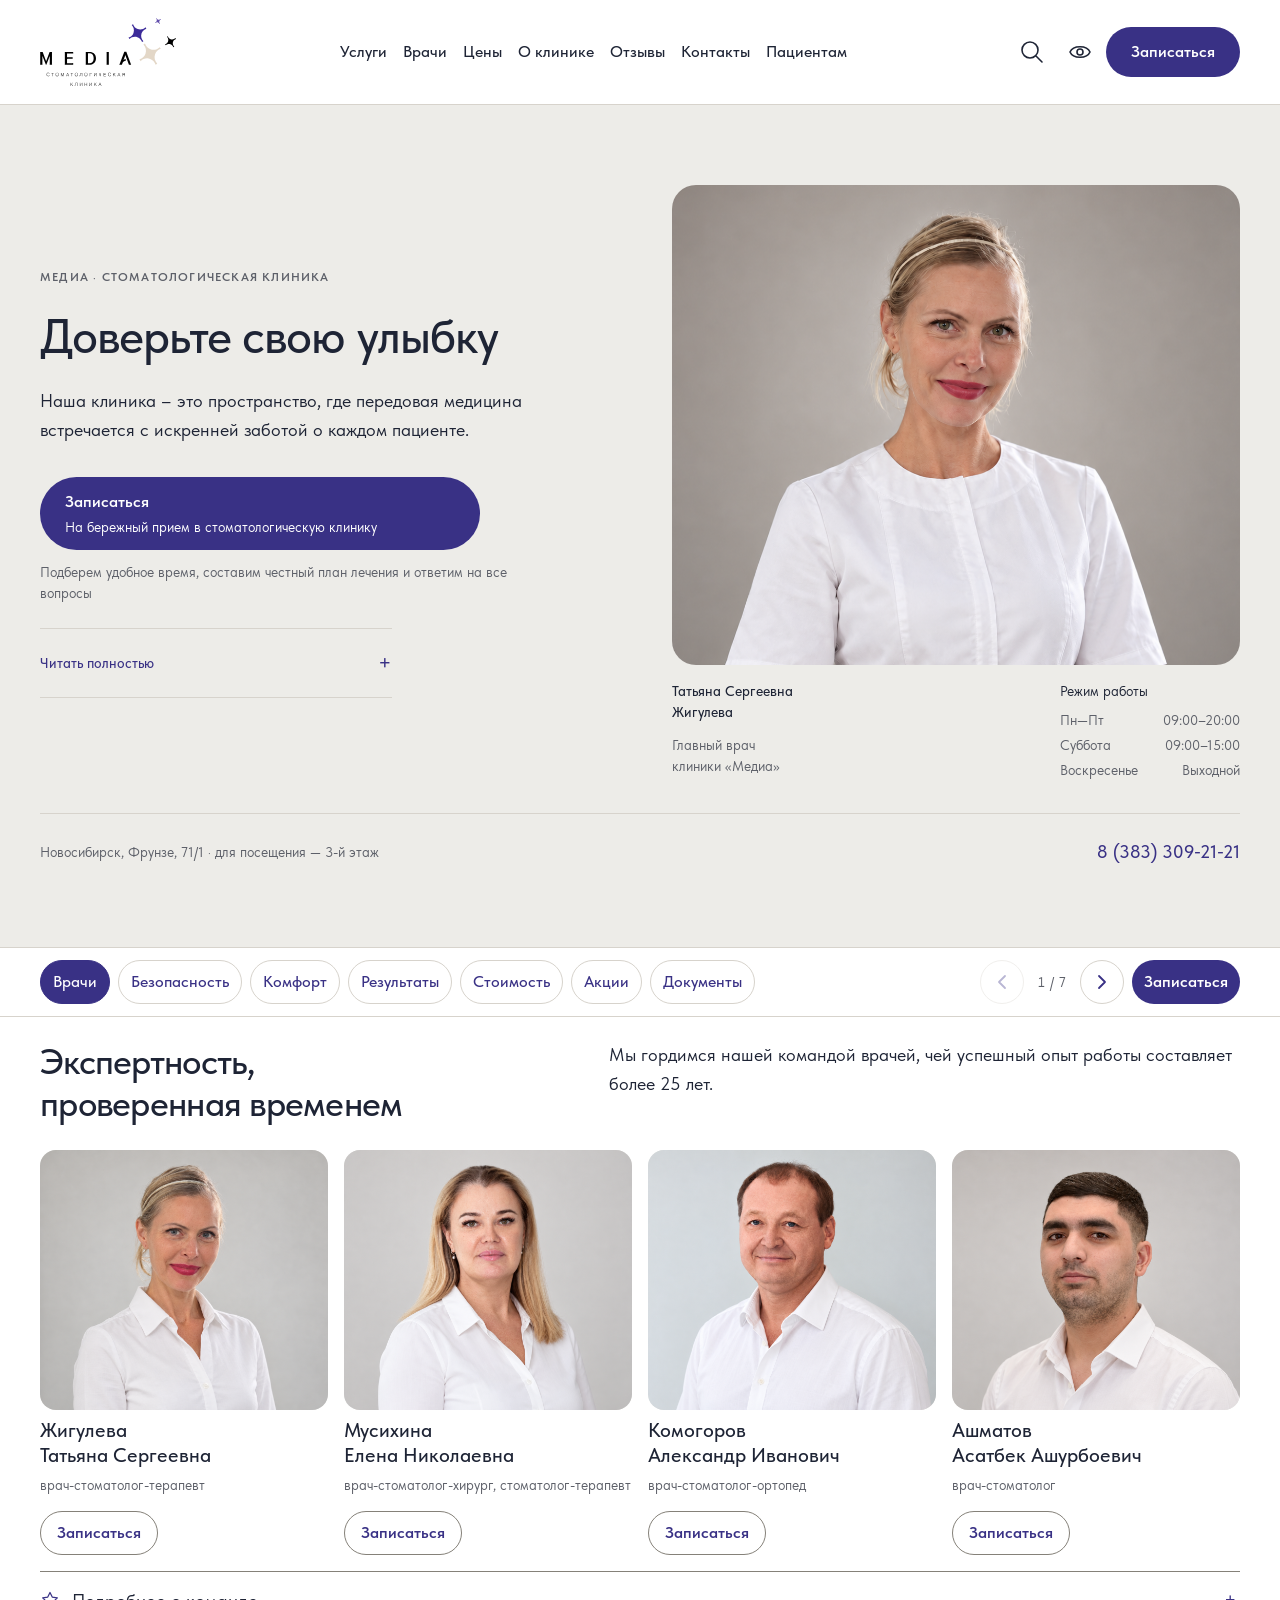
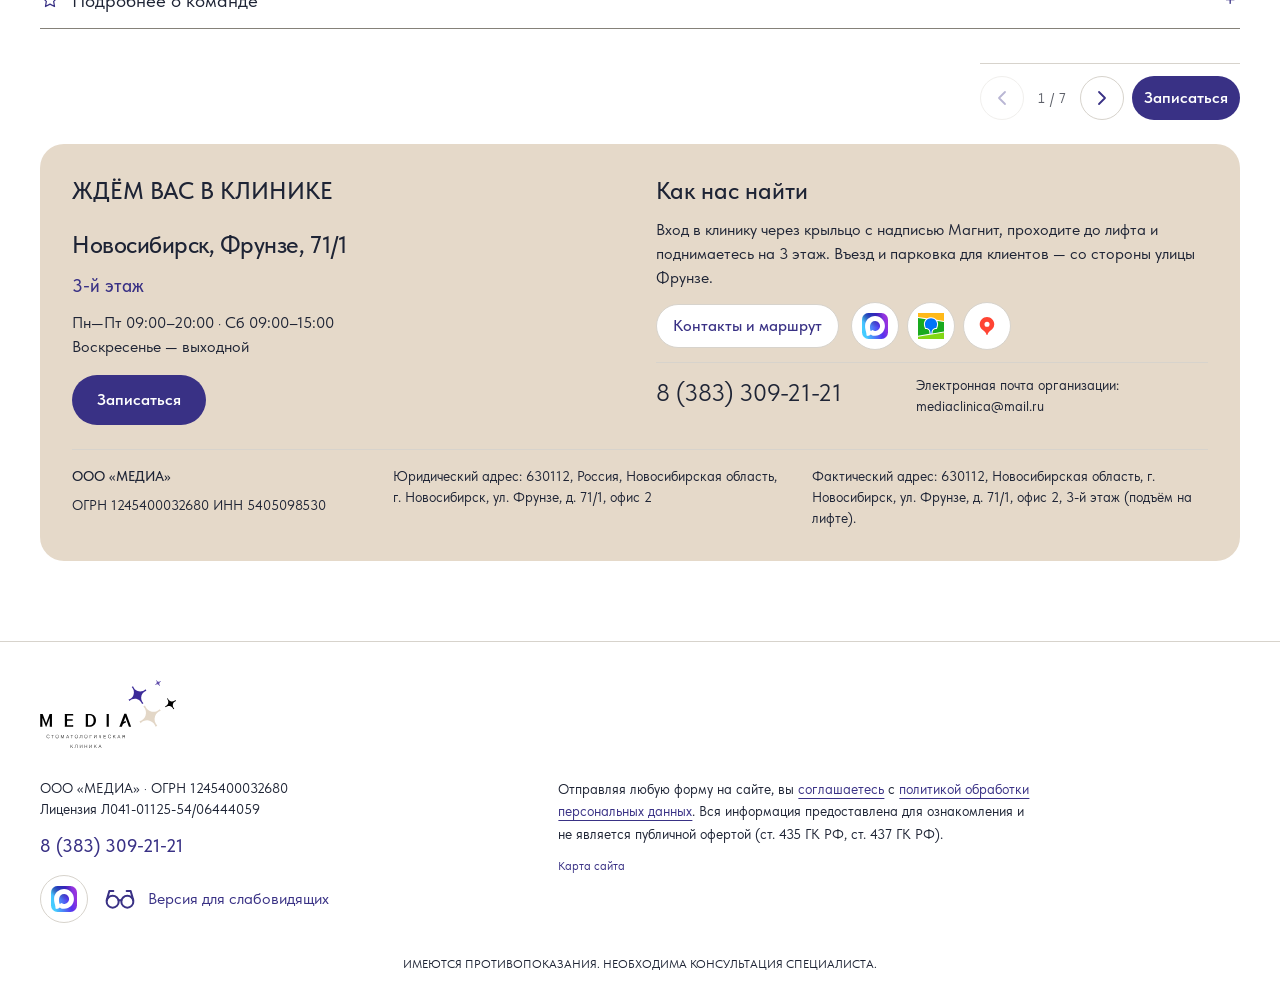
==== commit 4da15310: "Update clinic prototype to v3.10 with hover portraits and sticky header" ====
--- a/index.html
+++ b/index.html
@@ -1,47 +1,1058 @@
 <!doctype html>
-<html lang="ru"><head><meta charset="utf-8"><meta name="viewport" content="width=device-width,initial-scale=1"><meta name="robots" content="noindex,nofollow"><title>Стоматология Медиа — прототип</title><link rel="stylesheet" href="styles.css"><link rel="stylesheet" href="revision-v2.1.css"><link rel="stylesheet" href="revision-v2.2.css"><link rel="stylesheet" href="revision-v2.3.css"><link rel="stylesheet" href="revision-v2.4.css"><link rel="stylesheet" href="revision-v2.5.css"><link rel="stylesheet" href="revision-v2.6.css"></head><body><a class="skip" href="#top">Перейти к содержанию</a><header class="site-header"><a class="brand" href="#top" aria-label="Медиа — главная"><img src="media-current.svg" alt="Медиа, стоматологическая клиника"></a><nav class="desktop-nav" aria-label="Основная навигация"><a href="/services" data-page="Услуги">Услуги</a><a href="/doctors" data-page="Врачи">Врачи</a><a href="/prices" data-page="Цены">Цены</a><a href="/about" data-page="О клинике">О клинике</a><a href="/reviews" data-page="Отзывы">Отзывы</a><a href="/contacts" data-page="Контакты">Контакты</a><a href="/patients" data-page="Пациентам">Пациентам</a></nav><div class="header-actions"><button class="icon-button" id="search-open" aria-label="Поиск по главной"><img src="search.svg" alt=""></button><button class="icon-button" id="header-readability" data-readability aria-label="Версия для слабовидящих" aria-pressed="false"><img src="eye.svg" alt=""></button><button class="button" data-book data-doctor="" data-offer="">Записаться </button><button class="icon-button menu-button" id="menu-open" aria-label="Открыть меню" aria-expanded="false">☰</button></div></header>
-
-
-<main id="top">
-
-
-<section id="HP01" class="hero"><div class="wrap"><h1>Доверьте свою улыбку профессионалам с богатым опытом работы и безупречной репутацией!</h1><div class="hero-grid"><div class="hero-copy"><p class="greeting">«Здравствуйте! Меня зовут Татьяна Сергеевна Жигулева, я главный врач стоматологической клиники «Медиа». Наша клиника – это пространство, где передовая медицина встречается с искренней заботой о каждом пациенте. Уже более 25 лет мы помогаем взрослым людям обретать уверенность в себе, полностью избавившись от страха перед стоматологами. Мы создаем место, где ваше лечение будет абсолютно безопасным и результативным. Наша главная цель – сделать ваше лечение именно таким. Добро пожаловать в стоматологическую клинику «Медиа», где лечат с уважением и заботой!»</p><div class="signature"><span>Татьяна Сергеевна<br>Жигулева</span><span>Главный врач<br>клиники «Медиа»</span></div><button class="button hero-book" data-book=""><span class="cta-main">Записаться</span><span class="cta-sub">На бережный прием в стоматологическую клинику</span></button><p class="button-caption">Подберем удобное время, составим честный план лечения и ответим на все вопросы</p></div><figure class="hero-photo"><img src="hero-concept-color-v2.5.png" alt="Синтетический портретный концепт по референсу Жигулевой"></figure><div class="hours"><span>Режим работы</span><div><b>Пн—Пт</b><span>09:00–20:00</span></div><div><b>Суббота</b><span>10:00–18:00</span></div><div><b>Воскресенье</b><span>Выходной</span></div></div></div></div></section>
-
-
-<section id="HP02" class="section safety wrap"><h2>Абсолютная безопасность</h2><div class="split"><figure class="room-image"><img src="safety-concept-color-v2.5.png" alt="Синтетическая иллюстрация подготовки инструментов"></figure><div class="copy"><p class="block-intro">Ваше здоровье — наш главный приоритет. В нашей клинике внедрены строжайшие международные протоколы стерилизации.</p><ul class="bullet-list"><li><img src="bullet-shield.svg" class="bullet-icon" alt=""><div class="bullet-text">Программы «Анти-СПИД» и «Анти-Гепатит» гарантируют 100% защиту от любых вирусных и бактериальных инфекций.</div></li><li><img src="bullet-shield.svg" class="bullet-icon" alt=""><div class="bullet-text">Стерильная чистота: использование сертифицированного оборудования нового поколения и одноразовых расходных материалов для каждого пациента.</div></li><li><img src="bullet-shield.svg" class="bullet-icon" alt=""><div class="bullet-text">Многоступенчатый контроль: каждый инструмент проходит полный цикл дезинфекции и запечатывается в индивидуальный крафт-пакет, который вскрывается строго при вас.</div></li></ul><a class="text-link" href="/patients" data-page="Информация для пациентов">Информация для пациентов </a></div></div></section>
-
-
-<section id="HP03" class="section team"><div class="wrap"><h2>Экспертность, проверенная временем</h2><div class="team-intro"><p class="block-intro">Мы гордимся нашей командой врачей, чей успешный опыт работы составляет более 25 лет.</p><ul class="bullet-list"><li><img src="bullet-expertise.svg" class="bullet-icon" alt=""><div class="bullet-text">Высокая квалификация: наши специалисты регулярно проходят стажировки и владеют самыми современными методиками лечения.</div></li><li><img src="bullet-expertise.svg" class="bullet-icon" alt=""><div class="bullet-text">Индивидуальный подход: мы не предлагаем шаблонных решений — для каждого пациента разрабатывается персональный, понятный и честный план лечения.</div></li><li><img src="bullet-expertise.svg" class="bullet-icon" alt=""><div class="bullet-text">Преемственность и наставничество: наши ведущие эксперты не просто лечат, но и передают свой многолетний опыт коллегам, формируя единый высочайший стандарт качества в клинике.</div></li><li><img src="bullet-expertise.svg" class="bullet-icon" alt=""><div class="bullet-text">Доверие поколений: за 25 лет работы наши первые пациенты уже приводят к нам своих взрослых детей и внуков, доверяя «Медиа» самое ценное — здоровье своей семьи.</div></li></ul></div><div class="doctors"><article class="doctor"><div class="doctor-photo" data-photo><img src="zhiguleva-formal-v2.6.png" alt="Жигулева Татьяна Сергеевна: синтетический деловой портрет по предоставленному фото"><img src="zhiguleva.webp" alt="Жигулева Татьяна Сергеевна: предоставленный фотореференс" class="alternate"><button class="photo-toggle" aria-pressed="false" aria-label="Сменить фото — Жигулева Татьяна Сергеевна">Сменить фото</button></div><h3>Жигулева Татьяна Сергеевна</h3><p class="role">врач-стоматолог-терапевт</p><div class="doctor-actions"><a class="doctor-rating" href="https://prodoctorov.ru/novosibirsk/vrach/203548-zhiguleva/" target="_blank" rel="noopener" aria-label="Жигулева: ПроДокторов, оценка 5 из 5"><img src="prodoctors-full.svg" alt="ПроДокторов"><img class="rating-star-icon" src="rating-star.svg" alt=""><span class="rating-score">5.0</span></a><button class="inline-book" data-book data-doctor="Жигулева Татьяна Сергеевна">Записаться</button></div></article><article class="doctor"><div class="doctor-photo" data-photo><img src="musikhina-formal-v2.6.png" alt="Мусихина Елена Николаевна: синтетический деловой портрет по предоставленному фото"><img src="musikhina.jpg" alt="Мусихина Елена Николаевна: предоставленный фотореференс" class="alternate"><button class="photo-toggle" aria-pressed="false" aria-label="Сменить фото — Мусихина Елена Николаевна">Сменить фото</button></div><h3>Мусихина Елена Николаевна</h3><p class="role">врач-стоматолог-хирург, стоматолог-терапевт</p><div class="doctor-actions"><a class="doctor-rating" href="https://prodoctorov.ru/novosibirsk/vrach/203550-musihina/" target="_blank" rel="noopener" aria-label="Мусихина: ПроДокторов, оценка 5 из 5"><img src="prodoctors-full.svg" alt="ПроДокторов"><img class="rating-star-icon" src="rating-star.svg" alt=""><span class="rating-score">5.0</span></a><button class="inline-book" data-book data-doctor="Мусихина Елена Николаевна">Записаться</button></div></article><article class="doctor"><div class="doctor-photo" data-photo><img src="komogorov-formal-v2.6.png" alt="Комогоров Александр Иванович: синтетический деловой портрет по предоставленному фото"><img src="komogorov.jpg" alt="Комогоров Александр Иванович: предоставленный фотореференс" class="alternate"><button class="photo-toggle" aria-pressed="false" aria-label="Сменить фото — Комогоров Александр Иванович">Сменить фото</button></div><h3>Комогоров Александр Иванович</h3><p class="role">врач-стоматолог-ортопед</p><div class="doctor-actions"><a class="doctor-rating" href="https://prodoctorov.ru/novosibirsk/vrach/202462-komogorov/" target="_blank" rel="noopener" aria-label="Комогоров: ПроДокторов, оценка 5 из 5"><img src="prodoctors-full.svg" alt="ПроДокторов"><img class="rating-star-icon" src="rating-star.svg" alt=""><span class="rating-score">5.0</span></a><button class="inline-book" data-book data-doctor="Комогоров Александр Иванович">Записаться</button></div></article><article class="doctor"><div class="doctor-photo" data-photo><img src="ashmatov-formal-v2.6.png" alt="Ашматов Асатбек Ашурбоевич: синтетический деловой портрет по предоставленному фото"><img src="ashmatov.jpg" alt="Ашматов Асатбек Ашурбоевич: предоставленный фотореференс" class="alternate"><button class="photo-toggle" aria-pressed="false" aria-label="Сменить фото — Ашматов Асатбек Ашурбоевич">Сменить фото</button></div><h3>Ашматов Асатбек Ашурбоевич</h3><p class="role">врач-стоматолог</p><div class="doctor-actions"><a class="doctor-rating" href="https://prodoctorov.ru/novosibirsk/vrach/1351131-ashmatov/" target="_blank" rel="noopener" aria-label="Ашматов: ПроДокторов, оценка 3 из 5"><img src="prodoctors-full.svg" alt="ПроДокторов"><img class="rating-star-icon" src="rating-star.svg" alt=""><span class="rating-score">3.0</span></a><button class="inline-book" data-book data-doctor="Ашматов Асатбек Ашурбоевич">Записаться</button></div></article></div></div></section>
-
-
-<section id="HP04" class="section comfort wrap"><h2>Безупречный комфорт на пути к идеальной улыбке</h2><div class="split reverse"><div class="copy"><p class="block-intro">В стоматологической клинике «Медиа» мы продумали каждую деталь, чтобы вы забыли о стрессе и наслаждались процессом преображения:</p><ul class="bullet-list"><li><img src="bullet-comfort.svg" class="bullet-icon" alt=""><div class="bullet-text">Лечение без боли и страха: применяем передовые гипоаллергенные анестетики индивидуального подбора. Вы не почувствуете даже укола!</div></li><li><img src="bullet-comfort.svg" class="bullet-icon" alt=""><div class="bullet-text">Моделируем вашу будущую улыбку ! Вы сможете оценить и согласовать форму и цвет зубов еще до начала лечения.</div></li><li><img src="bullet-comfort.svg" class="bullet-icon" alt=""><div class="bullet-text">Атмосфера релакса: забудьте о «больничной» обстановке. Эргономичные анатомические кресла, приятный интерьер и возможность отвлечься за просмотром видеофильмов во время процедур.</div></li><li><img src="bullet-comfort.svg" class="bullet-icon" alt=""><div class="bullet-text">Ценим ваше время: прием ведется строго по записи, без очередей и ожидания. Мы всегда на связи, чтобы напомнить о визите.</div></li></ul><button class="button" data-book data-doctor="" data-offer="">Записаться </button></div><figure class="room-image tall"><img src="room-concept-color-v2.5.png" alt="Иллюстративный концепт спокойной атмосферы приёма"></figure></div></section>
-
-
-<section id="HP05" class="section results"><div class="wrap"><h2>Результаты преображений: улыбки, которые меняют жизнь</h2><figure class="smile-image"><img src="smile-concept-color-v2.5.png" alt="Синтетическая иллюстрация улыбки, не результат лечения"></figure><div class="results-content"><p class="block-intro">За каждой работой — ювелирная точность, восстановленное здоровье и абсолютная уверенность пациента в себе:</p><ul class="bullet-list"><li><img src="bullet-smile.svg" class="bullet-icon" alt=""><div class="bullet-text">Керамические виниры: исправление формы, маскировка сколов и создание естественного цвета, который не потускнеет со временем.</div></li><li><img src="bullet-smile.svg" class="bullet-icon" alt=""><div class="bullet-text">Художественная реставрация: незаметное восстановление зубов после кариеса материалами премиум-класса.</div></li><li><img src="bullet-smile.svg" class="bullet-icon" alt=""><div class="bullet-text">Безопасное отбеливание: бережное осветление эмали до 8 оттенков без повышения чувствительности.</div></li></ul></div><div class="section-bottom"><button class="button result-services" data-book>Записаться</button></div></div></section>
-
-
-<section id="HP06" class="section transparency wrap"><h2>Честная медицина: прозрачность и открытость</h2><div class="price-layout"><div class="copy"><p class="block-intro">Мы ценим ваше доверие и строим отношения на принципах открытости. В стоматологической клинике «Медиа» вы защищены от скрытых доплат:</p><ul class="bullet-list"><li><img src="bullet-transparency.svg" class="bullet-icon" alt=""><div class="bullet-text">Фиксированная стоимость: цена фиксируется в официальном плане лечения до начала любых манипуляций. Она не изменится, даже если курс лечения займет несколько месяцев.</div></li><li><img src="bullet-transparency.svg" class="bullet-icon" alt=""><div class="bullet-text">Поэтапная оплата: вам не нужно оплачивать всё лечение сразу. Мы предлагаем удобную оплату по факту выполненных работ или комфортные условия рассрочки.</div></li><li><img src="bullet-transparency.svg" class="bullet-icon" alt=""><div class="bullet-text">Никаких лишних услуг: наши врачи с 25-летним опытом назначают только то, что действительно необходимо для здоровья и эстетики вашей улыбки. Каждое действие аргументировано.</div></li></ul></div><aside class="price-panel"><h3>Понятная стоимость.<br>Открытый прайс.</h3><div class="panel-links"><a class="text-link" href="/doctors" data-page="Врачи">Врачи </a><a class="text-link" href="/prices" data-page="Прайс">Прайс</a><a class="text-link" href="/reviews" data-page="Отзывы пациентов">Отзывы пациентов </a><a class="text-link" href="/patients#paid" data-page="Правила оказания платных услуг">Правила оказания платных услуг </a></div></aside></div></section>
-
-
-<section id="HP07" class="section offers"><div class="wrap"><h2>Акции</h2><p class="offers-intro">Мы хотим, чтобы ваше знакомство со стоматологической клиникой «Медиа» было максимально приятным и выгодным:</p><div class="offer-list"><article class="offer"><div class="offer-copy"><h3>Тест-драйв на профилактику:</h3><p>Специальные выгодные условия на комплексную профессиональную гигиену для всех! Познакомьтесь с нашими стандартами бережного ухода и оцените чистоту и свежесть с первого визита</p><div class="offer-bottom no-price"><button class="button" data-book data-offer="Тест-драйв на профилактику">Записаться </button></div></div><div class="offer-price"><img class="offer-image" src="safety-concept-color-v2.5.png" alt="Иллюстрация предложения клиники"></div></article><article class="offer"><div class="offer-copy"><h3>Комплексная гигиена «Все включено»:</h3><p>Бережное ультразвуковое очищение + ProfiFlex + фторирование по специальной фиксированной цене 4299 ₽ для новых пациентов</p><div class="offer-bottom"><div class="price-stack"><strong>4 299 ₽</strong></div><button class="button" data-book data-doctor="" data-offer="Комплексная гигиена «Все включено»:">Записаться </button></div></div><div class="offer-price"><img class="offer-image" src="offer-hygiene-color-v2.5.png" alt="Иллюстрация предложения клиники"></div></article><article class="offer"><div class="offer-copy"><h3>Тест-драйв «Белоснежная улыбка»:</h3><p>Профессиональное экспресс отбеливание зоны улыбки по фиксированной цене в честь открытия 10999 ₽ вместо 17000 ₽. Попробуйте бережное осветление эмали, чтобы получить мгновенный результат!</p><p>*Имеются противопоказания. необходима консультация специалиста.</p><div class="offer-bottom"><div class="price-stack"><del>17 000 ₽</del><strong>10 999 ₽</strong></div><button class="button" data-book data-doctor="" data-offer="Тест-драйв «Белоснежная улыбка»:">Записаться </button></div></div><div class="offer-price"><img class="offer-image" src="smile-concept-color-v2.5.png" alt="Иллюстрация предложения клиники"></div></article><article class="offer"><div class="offer-copy"><h3>Тест-драйв «Лечение без страха:</h3><p>Скидка 20% на лечение вашего первого кариеса! Оцените безупречное качество премиальных пломбировочных материалов, абсолютное отсутствие боли и экспертность врачей с 25-летним опытом по максимально привлекательной цене.</p><div class="offer-bottom"><div class="price-stack"><strong>−20%</strong></div><button class="button" data-book data-doctor="" data-offer="Тест-драйв «Лечение без страха:">Записаться </button></div></div><div class="offer-price"><img class="offer-image" src="offer-restoration-color-v2.5.png" alt="Иллюстрация предложения клиники"></div></article></div></div></section><section id="HP08" class="section official wrap"><h2>Официально и надежно</h2><p class="official-intro">Стоматологическая клиника «Медиа» работает строго в правовом поле. Мы гарантируем абсолютную прозрачность и юридическую чистоту:</p><div class="official-grid"><div class="copy"><ul class="bullet-list"><li><img src="bullet-document.svg" class="bullet-icon" alt=""><div class="bullet-text">Официальная лицензия: Наша деятельность полностью лицензирована Министерством здравоохранения. Ознакомиться с полным текстом лицензии и приложений вы можете в клинике или скачав PDF-документ прямо на сайте.</div></li><li><img src="bullet-document.svg" class="bullet-icon" alt=""><div class="bullet-text">Сертификаты качества: Все используемые материалы (от пломбировочных масс до премиальных виниров ) имеют государственные сертификаты соответствия.</div></li><li><img src="bullet-document.svg" class="bullet-icon" alt=""><div class="bullet-text">Налоговый вычет: Мы подготавливаем полный пакет документов для оформления налогового вычета за медицинские услуги. Заботьтесь о здоровье и возвращайте свои деньги!</div></li></ul></div><aside class="license-panel"><span>ООО «МЕДИА»</span><h3>Лицензия на медицинскую деятельность</h3><p>Л041-01125-54/06444059<br>от 04.09.2026</p><p>Министерство здравоохранения<br>Новосибирской области</p><a class="text-link" href="/patients#license" data-page="Выписка из лицензии">Открыть выписку PDF </a><a class="text-link" href="/patients" data-page="Обязательная информация">Обязательная информация </a></aside></div>
-
-
-<div class="contact" id="contact"><div><span>ЖДЁМ ВАС В КЛИНИКЕ</span><h2>Новосибирск,<br>Фрунзе, 71/1</h2><p class="floor">Для посещения клиники<br>поднимитесь на 3-й этаж</p><p>Пн—Пт 09:00–20:00 · Сб 10:00–18:00<br>Воскресенье — выходной</p><div class="contact-actions"><button class="button" data-book data-doctor="" data-offer="">Записаться </button><a class="clinic-prodoctorov" href="https://prodoctorov.ru/novosibirsk/lpu/29088-stomatologiya-media/" target="_blank" rel="noopener" aria-label="Карточка клиники в ПроДокторов"><img src="prodoctors-full.svg" alt="ПроДокторов"></a></div></div><div class="contact-side"><h3>Как нас найти</h3><p>Вход в клинику через крыльцо с надписью Магнит, проходите до лифта и поднимаетесь на 3 этаж.</p><a class="text-link" href="/contacts" data-page="Контакты и маршрут">Контакты и маршрут </a><div class="service-icons"><button class="social-circle" data-service-pending="MAX" aria-label="MAX: ссылка будет добавлена"><img src="MAX.svg" alt=""></button><button class="social-circle" data-service-pending="2ГИС" aria-label="2ГИС: ссылка будет добавлена"><img src="2gis.svg" alt=""></button><button class="social-circle" data-service-pending="Яндекс Карты" aria-label="Яндекс Карты: ссылка будет добавлена"><img src="yandex-maps.svg" alt=""></button></div><p class="contact-phone"><a href="tel:+79132013503">+7-913-201-35-03</a></p><p>Электронная почта организации:<br><a href="mailto:STOMMEDIA@MAIL.RU">STOMMEDIA@MAIL.RU</a></p><div class="contact-requisites" aria-label="Реквизиты организации"><p class="requisites-name">ООО «МЕДИА»</p><p>Юридический адрес: 630112, Россия, Новосибирская область, г. Новосибирск, ул. Фрунзе, д. 71/1, офис 2</p><p>Фактический адрес: 630112, Новосибирская область, г. Новосибирск, ул. Фрунзе, д. 71/1, этаж 4</p><p>ОГРН 1245400032680 ИНН 5405098530</p></div></div></div></section></main>
-
-
-<footer><div class="wrap"><div class="footer-top"><img src="media-current.svg" alt="Медиа"></div><div class="footer-bottom"><div class="footer-org">ООО «МЕДИА» · ОГРН 1245400032680<br>Лицензия Л041-01125-54/06444059<a class="footer-phone" href="tel:+79132013503">+7-913-201-35-03</a><div class="footer-max"><button class="social-circle" data-service-pending="MAX" aria-label="MAX: ссылка будет добавлена"><img src="MAX.svg" alt=""></button><button class="accessibility-button" id="readability" aria-label="Версия для слабовидящих" aria-pressed="false" data-readability=""><img src="accessibility-glasses.svg" alt=""><span>Версия для слабовидящих</span></button></div></div><div><div class="footer-legal-content"><p class="footer-legal">Отправляя любую форму на сайте, вы <a href="/consent" data-page="Согласие на обработку персональных данных">соглашаетесь</a> с <a href="/privacy" data-page="Политика обработки персональных данных">политикой обработки персональных данных</a>. Вся информация, предоставлена для ознакомления и не является публичной офертой (ст.435 ГК РФ, cт. 437 ГК РФ).</p><a class="sitemap-link" href="/sitemap" data-page="Карта сайта">Карта сайта</a></div></div></div><p class="warning">ИМЕЮТСЯ ПРОТИВОПОКАЗАНИЯ. НЕОБХОДИМА КОНСУЛЬТАЦИЯ СПЕЦИАЛИСТА.</p></div></footer>
-
-
-<dialog id="menu-dialog" aria-label="Меню сайта"><button class="close" aria-label="Закрыть меню">×</button><h2>Медиа</h2><div class="menu-tools"><button data-mobile-search>Поиск по главной</button></div><nav class="mobile-nav"><a href="/services" data-page="Услуги">Услуги</a><a href="/doctors" data-page="Врачи">Врачи</a><a href="/prices" data-page="Цены">Цены</a><a href="/about" data-page="О клинике">О клинике</a><a href="/reviews" data-page="Отзывы">Отзывы</a><a href="/contacts" data-page="Контакты">Контакты</a><a href="/patients" data-page="Пациентам">Пациентам</a></nav><button class="button" data-book data-doctor="" data-offer="">Записаться </button></dialog>
-
-
-<dialog id="booking-dialog" aria-labelledby="booking-title"><button class="close" aria-label="Закрыть запись">×</button><p class="eyebrow">ДЕМОНСТРАЦИЯ ЗАПИСИ</p><h2 id="booking-title">Запись на приём</h2><p id="booking-context"></p><p>Официальный сервис записи, подключённый к IDENT, будет добавлен после получения настроек клиники.</p><button class="button" id="fallback-open">Оставить заявку администратору</button><form id="fallback-form" hidden novalidate><p>Демонстрационная форма. Не вводите настоящие контактные данные.</p><label for="visitor-name">Имя</label><input id="visitor-name" name="name" autocomplete="off" placeholder="Тестовое имя" required><label for="visitor-phone">Телефон</label><input id="visitor-phone" name="phone" type="tel" autocomplete="off" placeholder="Тестовый номер" required><label class="checkbox"><input type="checkbox" name="consent" required><span>Демонстрационное согласие. <a class="text-link" href="/consent" data-page="Текст согласия">Текст согласия </a> и <a class="text-link" href="/privacy" data-page="Политика">Политика </a></span></label><p class="form-error" role="alert" id="form-error"></p><button class="button" type="submit">Проверить форму без отправки</button><p role="status" id="form-status"></p></form></dialog>
+<html lang="ru"><head><meta charset="utf-8"><meta name="viewport" content="width=device-width,initial-scale=1"><meta name="robots" content="noindex,nofollow"><title>Стоматология Медиа — прототип v3.10</title><link rel="stylesheet" href="tokens.css"><link rel="stylesheet" href="page.css"><link rel="stylesheet" href="components.css"><link rel="stylesheet" href="accessibility.css"></head><body>
+
+
+
+
+
+
+
+
+
+
+
+
+
+
+
+
+
+
+
+
+
+
+
+<a class="skip" href="#main">Перейти к содержанию</a>
+
+
+
+
+
+
+
+
+
+
+
+
+
+
+
+
+
+
+
+
+
+
+
+<header class="header"><div class="container header-inner"><button class="icon-button menu-open" aria-label="Открыть меню" aria-expanded="false" id="menu-open"><span class="menu-icon"></span></button><a href="#main" class="brand" aria-label="Медиа — главная"><img src="media-current.svg" alt="Медиа, стоматологическая клиника" width="136" height="80"></a><nav class="desktop-nav" aria-label="Основная навигация"><a href="#HP05">Услуги</a><a href="#HP03">Врачи</a><a href="#HP06">Цены</a><a href="#HP01">О клинике</a><a href="/reviews" data-page="Отзывы">Отзывы</a><a href="#contact">Контакты</a><a href="#HP08">Пациентам</a></nav><div class="header-actions"><button class="icon-button search-open" aria-label="Поиск по сайту" id="search-open"><img src="search.svg" alt=""></button><button class="icon-button" aria-label="Настройки доступности" data-accessibility="" aria-haspopup="dialog" aria-controls="accessibility-dialog"><img src="eye.svg" alt=""></button><button class="button" data-book>Записаться</button><button class="icon-button contact-open" id="contact-open" aria-label="Связаться с клиникой" aria-haspopup="dialog" aria-controls="contact-dialog"><img src="phone.svg" alt=""></button></div></div></header>
+
+
+
+
+
+
+
+
+
+
+
+
+
+
+
+
+
+
+
+
+
+
+
+<main id="main"><section class="hero section" id="HP01"><div class="container"><div class="hero-grid"><div class="hero-copy"><p class="eyebrow">МЕДИА · СТОМАТОЛОГИЧЕСКАЯ КЛИНИКА</p><h1>Доверьте свою улыбку</h1><p class="lead">Наша клиника – это пространство, где передовая медицина встречается с искренней заботой о каждом пациенте.</p><button class="button hero-cta hero-book" data-book=""><span class="cta-main">Записаться</span><span class="cta-sub">На бережный прием в стоматологическую клинику</span></button><p class="small hero-caption">Подберем удобное время, составим честный план лечения и ответим на все вопросы</p><details class="greeting"><summary data-collapsible-label="Читать полностью">Читать полностью</summary><p class="original-headline">Доверьте свою улыбку профессионалам с большим опытом работы и безупречной репутацией!</p><p class="greeting">«Здравствуйте! Меня зовут Татьяна Сергеевна Жигулева, я главный врач стоматологической клиники «Медиа». Наша клиника – это пространство, где современная медицина встречается с искренней заботой о каждом пациенте. Уже более 25 лет мы помогаем взрослым людям обретать уверенность в себе, полностью избавившись от страха перед стоматологами. Мы создаем место, где ваше лечение будет абсолютно безопасным и результативным. Наша главная цель – сделать ваше лечение именно таким. Добро пожаловать в стоматологическую клинику «Медиа», где лечат с уважением и заботой!»</p></details></div><figure class="hero-figure"><img class="hero-image content-photo" src="hero-concept-color-v2.5.png" alt="Синтетический портретный концепт по референсу Жигулевой" width="1024" height="1536"><figcaption><div class="signature"><span>Татьяна Сергеевна<br>Жигулева</span><span>Главный врач<br>клиники «Медиа»</span></div><div class="hours"><span>Режим работы</span><div><b>Пн—Пт</b><span>09:00–20:00</span></div><div><b>Суббота</b><span>09:00–15:00</span></div><div><b>Воскресенье</b><span>Выходной</span></div></div></figcaption></figure></div><div class="hero-bottom"><span>Новосибирск, Фрунзе, 71/1 · для посещения — 3-й этаж</span><a href="tel:+73833092121">8 (383) 309-21-21</a></div></div></section>
+
+
+
+
+
+
+
+
+
+
+
+
+
+
+
+
+
+
+
+
+
+
+
+<div class="story-deck" id="clinic-sections" aria-label="Разделы клиники"><div class="story-toolbar" hidden=""><div class="container"><div class="story-tabs" aria-label="Разделы клиники"><button class="story-tab" type="button" data-story-target="HP03" id="story-tab-HP03">Врачи</button><button class="story-tab" type="button" data-story-target="HP02" id="story-tab-HP02">Безопасность</button><button class="story-tab" type="button" data-story-target="HP04" id="story-tab-HP04">Комфорт</button><button class="story-tab" type="button" data-story-target="HP05" id="story-tab-HP05">Результаты</button><button class="story-tab" type="button" data-story-target="HP06" id="story-tab-HP06">Стоимость</button><button class="story-tab" type="button" data-story-target="HP07" id="story-tab-HP07">Акции</button><button class="story-tab" type="button" data-story-target="HP08" id="story-tab-HP08">Документы</button></div><div class="story-controls" data-story-controls="top"><button class="icon-button story-arrow" type="button" data-story-prev="" aria-label="Предыдущий раздел"><svg xmlns="http://www.w3.org/2000/svg" viewbox="0 0 24 24" aria-hidden="true" focusable="false"><path d="M15 6l-6 6 6 6" fill="none" stroke="currentColor" stroke-width="1.8" stroke-linecap="round" stroke-linejoin="round"></path></svg></button><span class="story-count" data-story-count="" aria-hidden="true">1 / 7</span><button class="icon-button story-arrow" type="button" data-story-next="" aria-label="Следующий раздел"><svg xmlns="http://www.w3.org/2000/svg" viewbox="0 0 24 24" aria-hidden="true" focusable="false"><path d="M9 6l6 6-6 6" fill="none" stroke="currentColor" stroke-width="1.8" stroke-linecap="round" stroke-linejoin="round"></path></svg></button><button class="button story-book" type="button" data-book="">Записаться</button></div></div></div><div class="story-viewport"><section id="HP03" class="section team-section story-slide" data-story-slide=""><div class="container"><header class="slide-heading"><div class="slide-title"><h2>Экспертность, проверенная временем</h2></div><div class="slide-intro"><p class="block-intro">Мы гордимся нашей командой врачей, чей успешный опыт работы составляет более 25 лет.</p></div></header><div class="slide-main template-doctors"><div class="doctors"><article class="doctor" aria-labelledby="doctor-name-0"><div class="doctor-photo" data-photo><img src="zhiguleva-formal-v2.6.png" alt="Жигулева Татьяна Сергеевна: синтетический деловой портрет по предоставленному фото" class="content-photo"><img src="zhiguleva.webp" alt="Жигулева Татьяна Сергеевна: предоставленный фотореференс" class="alternate content-photo"></div><h3 id="doctor-name-0">Жигулева<br> Татьяна Сергеевна</h3><p class="role">врач-стоматолог-терапевт</p><div class="doctor-actions"><button class="button secondary" data-book data-doctor="Жигулева Татьяна Сергеевна">Записаться</button></div></article><article class="doctor" aria-labelledby="doctor-name-1"><div class="doctor-photo" data-photo><img src="musikhina-formal-v2.6.png" alt="Мусихина Елена Николаевна: синтетический деловой портрет по предоставленному фото" class="content-photo"><img src="musikhina.jpg" alt="Мусихина Елена Николаевна: предоставленный фотореференс" class="alternate content-photo"></div><h3 id="doctor-name-1">Мусихина<br> Елена Николаевна</h3><p class="role">врач-стоматолог-хирург, стоматолог-терапевт</p><div class="doctor-actions"><button class="button secondary" data-book data-doctor="Мусихина Елена Николаевна">Записаться</button></div></article><article class="doctor" aria-labelledby="doctor-name-2"><div class="doctor-photo" data-photo><img src="komogorov-formal-v2.6.png" alt="Комогоров Александр Иванович: синтетический деловой портрет по предоставленному фото" class="content-photo"><img src="komogorov.jpg" alt="Комогоров Александр Иванович: предоставленный фотореференс" class="alternate content-photo"></div><h3 id="doctor-name-2">Комогоров<br> Александр Иванович</h3><p class="role">врач-стоматолог-ортопед</p><div class="doctor-actions"><button class="button secondary" data-book data-doctor="Комогоров Александр Иванович">Записаться</button></div></article><article class="doctor" aria-labelledby="doctor-name-3"><div class="doctor-photo" data-photo><img src="ashmatov-formal-v2.6.png" alt="Ашматов Асатбек Ашурбоевич: синтетический деловой портрет по предоставленному фото" class="content-photo"><img src="ashmatov.jpg" alt="Ашматов Асатбек Ашурбоевич: предоставленный фотореференс" class="alternate content-photo"></div><h3 id="doctor-name-3">Ашматов<br> Асатбек Ашурбоевич</h3><p class="role">врач-стоматолог</p><div class="doctor-actions"><button class="button secondary" data-book data-doctor="Ашматов Асатбек Ашурбоевич">Записаться</button></div></article></div><details class="team-details"><summary data-collapsible-label="Подробнее о команде" class="disclosure-row"><img src="bullet-expertise.svg" alt="" class="bullet-icon disclosure-icon"><span class="disclosure-label">Подробнее о команде</span><span class="disclosure-symbol" aria-hidden="true">+</span></summary><ul class="bullet-list"><li><img src="bullet-expertise.svg" class="bullet-icon" alt=""><div class="bullet-text">Высокая квалификация: наши специалисты регулярно проходят стажировки и владеют самыми современными методиками лечения.</div></li><li><img src="bullet-expertise.svg" class="bullet-icon" alt=""><div class="bullet-text">Индивидуальный подход: мы не предлагаем шаблонных решений — для каждого пациента разрабатывается персональный, понятный и честный план лечения.</div></li><li><img src="bullet-expertise.svg" class="bullet-icon" alt=""><div class="bullet-text">Преемственность и наставничество: наши ведущие эксперты не просто лечат, но и передают свой многолетний опыт коллегам, формируя единый высочайший стандарт качества в клинике.</div></li><li><img src="bullet-expertise.svg" class="bullet-icon" alt=""><div class="bullet-text">Доверие поколений: за 25 лет работы наши первые пациенты уже приводят к нам своих взрослых детей и внуков, доверяя «Медиа» самое ценное — здоровье своей семьи.</div></li></ul></details></div></div></section>
+
+
+
+
+
+
+
+
+
+
+
+
+
+
+
+
+
+
+
+
+
+
+
+
+
+
+
+
+
+
+
+
+
+
+
+
+
+
+
+
+
+
+
+
+
+
+
+
+
+
+
+
+
+
+
+
+
+
+
+
+
+
+
+
+
+
+
+
+
+
+
+<section id="HP02" class="section safety story-slide" data-story-slide=""><div class="container"><header class="slide-heading"><div class="slide-title"><h2>Абсолютная безопасность</h2></div><div class="slide-intro"><p class="block-intro">Ваше здоровье — наш главный приоритет. В нашей клинике внедрены строжайшие международные протоколы стерилизации.</p></div></header><div class="slide-main template-standard"><div class="section-visual media-figure media-figure--gallery" aria-label="Временная фотогалерея стерилизации">
+
+
+
+
+
+
+
+
+
+
+
+
+
+
+
+
+
+
+
+
+
+
+
+<figure><img class="content-photo" src="sterile-equipment.jpg" width="1200" height="800" alt="Стоковый пример: загрузка стерилизационного оборудования"><figcaption>Стерилизационное оборудование</figcaption></figure>
+
+
+
+
+
+
+
+
+
+
+
+
+
+
+
+
+
+
+
+
+
+
+
+<figure><img class="content-photo" src="sterile-preparation.jpg" width="1200" height="800" alt="Стоковый пример: подготовка упакованных инструментов"><figcaption>Подготовка и упаковка</figcaption></figure>
+
+
+
+
+
+
+
+
+
+
+
+
+
+
+
+
+
+
+
+
+
+
+
+<figure><img class="content-photo" src="sterile-tools.jpg" width="1200" height="801" alt="Стоковый пример: инструменты в индивидуальной упаковке"><figcaption>Стерильные инструменты</figcaption></figure>
+
+
+
+
+
+
+
+
+
+
+
+
+
+
+
+
+
+
+
+
+
+
+
+</div><div class="copy slide-copy"><ul class="bullet-list"><li class="disclosure-item"><div class="bullet-text"><details class="point-details"><summary data-collapsible-label="Стерильная чистота:" class="disclosure-row"><img src="bullet-shield.svg" class="bullet-icon disclosure-icon" alt=""><span class="disclosure-label">Стерильная чистота:</span><span class="disclosure-symbol" aria-hidden="true">+</span></summary><p>использование сертифицированного оборудования нового поколения и одноразовых расходных материалов для каждого пациента.</p></details></div></li><li class="disclosure-item"><div class="bullet-text"><details class="point-details"><summary data-collapsible-label="Многоступенчатый контроль:" class="disclosure-row"><img src="bullet-shield.svg" class="bullet-icon disclosure-icon" alt=""><span class="disclosure-label">Многоступенчатый контроль:</span><span class="disclosure-symbol" aria-hidden="true">+</span></summary><p>каждый инструмент проходит полный цикл дезинфекции и запечатывается в индивидуальный крафт-пакет, который вскрывается строго при вас.</p></details></div></li></ul><a class="text-link" href="/patients" data-page="Информация для пациентов">Информация для пациентов </a></div></div></div></section>
+
+
+
+
+
+
+
+
+
+
+
+
+
+
+
+
+
+
+
+
+
+
+
+
+
+
+
+
+
+
+
+
+
+
+
+
+
+
+
+
+
+
+
+
+
+
+
+
+
+
+
+
+
+
+
+
+
+
+
+
+
+
+
+
+
+
+
+
+
+
+
+<section id="HP04" class="section comfort story-slide" data-story-slide=""><div class="container"><header class="slide-heading"><div class="slide-title"><h2>Безупречный комфорт на пути к идеальной улыбке</h2></div><div class="slide-intro"><p class="block-intro">В стоматологической клинике «Медиа» мы продумали каждую деталь, чтобы вы забыли о стрессе и наслаждались процессом преображения:</p></div></header><div class="slide-main template-standard"><figure class="section-visual media-figure media-figure--photo" data-crop="room"><img src="room-concept-color-v2.5.png" alt="Иллюстративный концепт спокойной атмосферы приёма" class="content-photo"></figure><div class="copy slide-copy"><ul class="bullet-list"><li class="disclosure-item"><div class="bullet-text"><details class="point-details"><summary data-collapsible-label="Лечение без боли и страха:" class="disclosure-row"><img src="bullet-comfort.svg" class="bullet-icon disclosure-icon" alt=""><span class="disclosure-label">Лечение без боли и страха:</span><span class="disclosure-symbol" aria-hidden="true">+</span></summary><p>применяем передовые гипоаллергенные анестетики индивидуального подбора. Вы не почувствуете даже укола!</p></details></div></li><li class="disclosure-item"><div class="bullet-text"><details class="point-details"><summary data-collapsible-label="Моделируем вашу будущую улыбку!" class="disclosure-row"><img src="bullet-comfort.svg" class="bullet-icon disclosure-icon" alt=""><span class="disclosure-label">Моделируем вашу будущую улыбку!</span><span class="disclosure-symbol" aria-hidden="true">+</span></summary><p>Вы сможете оценить и согласовать форму и цвет зубов еще до начала лечения.</p></details></div></li><li class="disclosure-item"><div class="bullet-text"><details class="point-details"><summary data-collapsible-label="Атмосфера релакса:" class="disclosure-row"><img src="bullet-comfort.svg" class="bullet-icon disclosure-icon" alt=""><span class="disclosure-label">Атмосфера релакса:</span><span class="disclosure-symbol" aria-hidden="true">+</span></summary><p>забудьте о «больничной» обстановке. Эргономичные анатомические кресла, приятный интерьер и возможность отвлечься за просмотром видеофильмов во время процедур.</p></details></div></li><li class="disclosure-item"><div class="bullet-text"><details class="point-details"><summary data-collapsible-label="Ценим ваше время:" class="disclosure-row"><img src="bullet-comfort.svg" class="bullet-icon disclosure-icon" alt=""><span class="disclosure-label">Ценим ваше время:</span><span class="disclosure-symbol" aria-hidden="true">+</span></summary><p>прием ведется строго по записи, без очередей и ожидания. Мы всегда на связи, чтобы напомнить о визите.</p></details></div></li></ul></div></div></div></section>
+
+
+
+
+
+
+
+
+
+
+
+
+
+
+
+
+
+
+
+
+
+
+
+
+
+
+
+
+
+
+
+
+
+
+
+
+
+
+
+
+
+
+
+
+
+
+
+
+
+
+
+
+
+
+
+
+
+
+
+
+
+
+
+
+
+
+
+
+
+
+
+<section id="HP05" class="section results story-slide" data-story-slide=""><div class="container"><header class="slide-heading"><div class="slide-title"><h2>Результаты преображений: улыбки, которые меняют жизнь</h2></div><div class="slide-intro"><p class="block-intro">За каждой работой — ювелирная точность, восстановленное здоровье и абсолютная уверенность пациента в себе:</p></div></header><div class="slide-main template-standard"><figure class="section-visual media-figure media-figure--photo" data-crop="smile"><img src="smile-concept-color-v2.5.png" alt="Иллюстрация эстетики улыбки; не документальный результат лечения пациента" class="content-photo"></figure><div class="results-content slide-copy"><ul class="bullet-list"><li class="disclosure-item"><div class="bullet-text"><details class="point-details"><summary data-collapsible-label="Керамические виниры:" class="disclosure-row"><img src="bullet-smile.svg" class="bullet-icon disclosure-icon" alt=""><span class="disclosure-label">Керамические виниры:</span><span class="disclosure-symbol" aria-hidden="true">+</span></summary><p>исправление формы, маскировка сколов и создание естественного цвета, который не потускнеет со временем.</p></details></div></li><li class="disclosure-item"><div class="bullet-text"><details class="point-details"><summary data-collapsible-label="Художественная реставрация:" class="disclosure-row"><img src="bullet-smile.svg" class="bullet-icon disclosure-icon" alt=""><span class="disclosure-label">Художественная реставрация:</span><span class="disclosure-symbol" aria-hidden="true">+</span></summary><p>незаметное восстановление зубов после кариеса материалами премиум-класса.</p></details></div></li><li class="disclosure-item"><div class="bullet-text"><details class="point-details"><summary data-collapsible-label="Безопасное отбеливание:" class="disclosure-row"><img src="bullet-smile.svg" class="bullet-icon disclosure-icon" alt=""><span class="disclosure-label">Безопасное отбеливание:</span><span class="disclosure-symbol" aria-hidden="true">+</span></summary><p>бережное осветление эмали до 8 оттенков без повышения чувствительности.</p></details></div></li></ul></div></div></div></section>
+
+
+
+
+
+
+
+
+
+
+
+
+
+
+
+
+
+
+
+
+
+
+
+
+
+
+
+
+
+
+
+
+
+
+
+
+
+
+
+
+
+
+
+
+
+
+
+
+
+
+
+
+
+
+
+
+
+
+
+
+
+
+
+
+
+
+
+
+
+
+
+<section id="HP06" class="section transparency information story-slide" data-story-slide=""><div class="container"><header class="slide-heading"><div class="slide-title"><h2>Честная медицина: прозрачность и открытость</h2></div><div class="slide-intro"><p class="block-intro">Мы ценим ваше доверие и строим отношения на принципах открытости. В стоматологической клинике «Медиа» вы защищены от скрытых доплат:</p></div></header><div class="slide-main template-standard"><aside class="price-panel section-visual media-figure media-figure--panel"><h3>Понятная стоимость.<br>Открытый прайс.</h3><div class="panel-links"><a class="panel-link" href="#HP03">Врачи </a><a class="panel-link" href="/prices" data-page="Прайс">Прайс</a><a class="panel-link" href="/reviews" data-page="Отзывы пациентов">Отзывы пациентов </a><a class="panel-link" href="/patients#paid" data-page="Правила оказания платных услуг">Правила оказания платных услуг </a></div></aside><div class="copy slide-copy"><ul class="bullet-list"><li class="disclosure-item"><div class="bullet-text"><details class="point-details"><summary data-collapsible-label="Фиксированная стоимость:" class="disclosure-row"><img src="bullet-transparency.svg" class="bullet-icon disclosure-icon" alt=""><span class="disclosure-label">Фиксированная стоимость:</span><span class="disclosure-symbol" aria-hidden="true">+</span></summary><p>цена фиксируется в официальном плане лечения до начала любых манипуляций. Она не изменится, даже если курс лечения займет несколько месяцев.</p></details></div></li><li class="disclosure-item"><div class="bullet-text"><details class="point-details"><summary data-collapsible-label="Поэтапная оплата:" class="disclosure-row"><img src="bullet-transparency.svg" class="bullet-icon disclosure-icon" alt=""><span class="disclosure-label">Поэтапная оплата:</span><span class="disclosure-symbol" aria-hidden="true">+</span></summary><p>вам не нужно оплачивать всё лечение сразу. Мы предлагаем удобную оплату по факту выполненных работ или комфортные условия рассрочки.</p></details></div></li><li class="disclosure-item"><div class="bullet-text"><details class="point-details"><summary data-collapsible-label="Никаких лишних услуг:" class="disclosure-row"><img src="bullet-transparency.svg" class="bullet-icon disclosure-icon" alt=""><span class="disclosure-label">Никаких лишних услуг:</span><span class="disclosure-symbol" aria-hidden="true">+</span></summary><p>наши врачи с 25-летним опытом назначают только то, что действительно необходимо для здоровья и эстетики вашей улыбки. Каждое действие аргументировано.</p></details></div></li></ul></div></div></div></section>
+
+
+
+
+
+
+
+
+
+
+
+
+
+
+
+
+
+
+
+
+
+
+
+
+
+
+
+
+
+
+
+
+
+
+
+
+
+
+
+
+
+
+
+
+
+
+
+
+
+
+
+
+
+
+
+
+
+
+
+
+
+
+
+
+
+
+
+
+
+
+
+<section id="HP07" class="section offers story-slide" data-story-slide=""><div class="container"><header class="slide-heading"><div class="slide-title"><h2>Акции</h2></div><div class="slide-intro"><p class="offers-intro">Мы хотим, чтобы ваше знакомство со стоматологической клиникой «Медиа» было максимально приятным и выгодным:</p></div></header><div class="slide-main template-offers"><div class="offer-list"><article class="offer" data-offer-card="1"><figure class="offer-visual"><img class="offer-image content-photo" src="safety-concept-color-v2.5.png" alt="Иллюстрация предложения клиники"></figure><div class="offer-copy"><h3>Профессиональная гигиена</h3><details class="offer-details"><summary data-collapsible-label="Тест-драйв на профилактику:" aria-label="Тест-драйв на профилактику: — раскрыть условия" class="disclosure-row disclosure-plain"><span class="disclosure-label">Тест-драйв на профилактику:</span><span class="disclosure-symbol" aria-hidden="true">+</span></summary><p class="offer-short">Профессиональная гигиена</p><p>Специальные выгодные условия на комплексную профессиональную гигиену для всех! Познакомьтесь с нашими стандартами бережного ухода и оцените чистоту и свежесть с первого визита</p></details><details class="offer-details"><summary data-collapsible-label="Комплексная гигиена «Все включено»:" aria-label="Комплексная гигиена «Все включено»: — раскрыть условия" class="disclosure-row disclosure-plain"><span class="disclosure-label">Комплексная гигиена «Все включено»:</span><span class="disclosure-symbol" aria-hidden="true">+</span></summary><p class="offer-short">Очищение + ProfiFlex + фторирование</p><p>Бережное ультразвуковое очищение + ProfiFlex + фторирование по специальной фиксированной цене 4599 ₽ для новых пациентов</p></details><div class="offer-bottom"><div class="price-stack"><span class="price-context">Комплексная гигиена «Все включено»</span><strong>4 599 ₽</strong></div><button class="button" data-book data-doctor="" data-offer="Профессиональная гигиена — тест-драйв и «Все включено»">Записаться </button></div></div></article><article class="offer" data-offer-card="2"><figure class="offer-visual"><img class="offer-image content-photo" src="offer-restoration-color-v2.5.png" alt="Иллюстрация предложения клиники"></figure><div class="offer-copy"><h3>Тест-драйв «Лечение без страха»:</h3><details class="offer-details"><summary data-collapsible-label="Первое лечение кариеса" aria-label="Первое лечение кариеса — раскрыть подробности" class="disclosure-row disclosure-plain"><span class="disclosure-label">Первое лечение кариеса</span><span class="disclosure-symbol" aria-hidden="true">+</span></summary><p>Скидка 20% на лечение вашего первого кариеса! Оцените безупречное качество премиальных пломбировочных материалов, абсолютное отсутствие боли и экспертность врачей с 25-летним опытом по максимально привлекательной цене.</p></details><div class="offer-bottom"><div class="price-stack"><strong>−20%</strong></div><button class="button" data-book data-doctor="" data-offer="Тест-драйв «Лечение без страха»:">Записаться </button></div></div></article><article class="offer" aria-describedby="whitening-restriction" data-offer-card="3"><figure class="offer-visual"><img class="offer-image content-photo" src="smile-concept-color-v2.5.png" alt="Иллюстрация предложения клиники"></figure><div class="offer-copy"><h3>Тест-драйв «Белоснежная улыбка»:</h3><details class="offer-details"><summary data-collapsible-label="Экспресс-отбеливание" aria-label="Экспресс-отбеливание — раскрыть подробности" class="disclosure-row disclosure-plain"><span class="disclosure-label">Экспресс-отбеливание</span><span class="disclosure-symbol" aria-hidden="true">+</span></summary><p>Профессиональное экспресс отбеливание зоны улыбки по фиксированной цене в честь открытия 10999 ₽ вместо 17000 ₽. Попробуйте бережное осветление эмали, чтобы получить мгновенный результат!</p></details><p class="offer-restriction" id="whitening-restriction">*Имеются противопоказания. Необходима консультация специалиста.</p><div class="offer-bottom"><div class="price-stack"><del>17 000 ₽</del><strong>10 999 ₽</strong></div><button class="button" data-book data-doctor="" data-offer="Тест-драйв «Белоснежная улыбка»:">Записаться </button></div></div></article></div></div></div></section><section id="HP08" class="section official story-slide" data-story-slide=""><div class="container"><header class="slide-heading"><div class="slide-title"><h2>Официально и надежно</h2></div><div class="slide-intro"><p class="official-intro">Стоматологическая клиника «Медиа» работает строго в правовом поле. Мы гарантируем абсолютную прозрачность и юридическую чистоту:</p></div></header><div class="slide-main template-standard"><aside class="license-panel section-visual media-figure media-figure--panel"><span>ООО «МЕДИА»</span><h3>Лицензия на медицинскую деятельность</h3><p>Л041-01125-54/06444059<br>от 04.09.2026</p><p>Министерство здравоохранения<br>Новосибирской области</p><a class="panel-link" href="/patients#license" data-page="Выписка из лицензии">Открыть выписку PDF </a><a class="panel-link" href="/patients" data-page="Обязательная информация">Обязательная информация </a></aside><div class="copy slide-copy"><ul class="bullet-list"><li class="disclosure-item"><div class="bullet-text"><details class="point-details"><summary data-collapsible-label="Официальная лицензия:" class="disclosure-row"><img src="bullet-document.svg" class="bullet-icon disclosure-icon" alt=""><span class="disclosure-label">Официальная лицензия:</span><span class="disclosure-symbol" aria-hidden="true">+</span></summary><p>Наша деятельность полностью лицензирована Министерством здравоохранения. Ознакомиться с полным текстом лицензии и приложений вы можете в клинике или скачав PDF-документ прямо на сайте.</p></details></div></li><li class="disclosure-item"><div class="bullet-text"><details class="point-details"><summary data-collapsible-label="Сертификаты качества:" class="disclosure-row"><img src="bullet-document.svg" class="bullet-icon disclosure-icon" alt=""><span class="disclosure-label">Сертификаты качества:</span><span class="disclosure-symbol" aria-hidden="true">+</span></summary><p>Все используемые материалы (от пломбировочных масс до премиальных виниров) имеют государственные сертификаты соответствия.</p></details></div></li><li class="disclosure-item"><div class="bullet-text"><details class="point-details"><summary data-collapsible-label="Налоговый вычет:" class="disclosure-row"><img src="bullet-document.svg" class="bullet-icon disclosure-icon" alt=""><span class="disclosure-label">Налоговый вычет:</span><span class="disclosure-symbol" aria-hidden="true">+</span></summary><p>Мы подготавливаем полный пакет документов для оформления налогового вычета за медицинские услуги. Заботьтесь о здоровье и возвращайте свои деньги!</p></details></div></li></ul></div></div></div></section></div><div class="story-bottom container" hidden=""><div class="story-controls" data-story-controls="bottom"><button class="icon-button story-arrow" type="button" data-story-prev="" aria-label="Предыдущий раздел"><svg xmlns="http://www.w3.org/2000/svg" viewbox="0 0 24 24" aria-hidden="true" focusable="false"><path d="M15 6l-6 6 6 6" fill="none" stroke="currentColor" stroke-width="1.8" stroke-linecap="round" stroke-linejoin="round"></path></svg></button><span class="story-count" data-story-count="" aria-hidden="true">1 / 7</span><button class="icon-button story-arrow" type="button" data-story-next="" aria-label="Следующий раздел"><svg xmlns="http://www.w3.org/2000/svg" viewbox="0 0 24 24" aria-hidden="true" focusable="false"><path d="M9 6l6 6-6 6" fill="none" stroke="currentColor" stroke-width="1.8" stroke-linecap="round" stroke-linejoin="round"></path></svg></button><button class="button story-book" type="button" data-book="">Записаться</button></div></div><p class="story-sr-only" data-story-status="" aria-live="polite" aria-atomic="true"></p></div><section class="section contacts-section" aria-label="Ждём вас в клинике"><div class="container"><div class="contact" id="contact"><div class="contact-primary"><span>ЖДЁМ ВАС В КЛИНИКЕ</span><h2>Новосибирск, Фрунзе, 71/1</h2><p class="floor">3-й этаж</p><p>Пн—Пт 09:00–20:00 · Сб 09:00–15:00<br>Воскресенье — выходной</p><div class="contact-actions"><button class="button" data-book data-doctor="" data-offer="">Записаться </button></div></div><div class="contact-side"><h3>Как нас найти</h3><p>Вход в клинику через крыльцо с надписью Магнит, проходите до лифта и поднимаетесь на 3 этаж. Въезд и парковка для клиентов — со стороны улицы Фрунзе.</p><div class="contact-route-actions"><a class="text-link" href="/contacts" data-page="Контакты и маршрут">Контакты и маршрут </a><div class="service-icons"><button class="social-circle" data-service-pending="MAX" aria-label="MAX: ссылка будет добавлена"><img src="MAX.svg" alt=""></button><button class="social-circle" data-service-pending="2ГИС" aria-label="2ГИС: ссылка будет добавлена"><img src="2gis.svg" alt=""></button><button class="social-circle" data-service-pending="Яндекс Карты" aria-label="Яндекс Карты: ссылка будет добавлена"><img src="yandex-maps.svg" alt=""></button></div></div><div class="contact-direct"><p class="contact-phone"><a href="tel:+73833092121">8 (383) 309-21-21</a></p><p>Электронная почта организации:<br><a href="mailto:mediaclinica@mail.ru">mediaclinica@mail.ru</a></p></div></div><div class="contact-requisites" aria-label="Реквизиты организации"><div class="requisites-identity"><p class="requisites-name">ООО «МЕДИА»</p><p>ОГРН 1245400032680 ИНН 5405098530</p></div><p>Юридический адрес: 630112, Россия, Новосибирская область, г. Новосибирск, ул. Фрунзе, д. 71/1, офис 2</p><p>Фактический адрес: 630112, Новосибирская область, г. Новосибирск, ул. Фрунзе, д. 71/1, офис 2, 3-й этаж (подъём на лифте).</p></div></div></div></section></main>
+
+
+
+
+
+
+
+
+
+
+
+
+
+
+
+
+
+
+
+
+
+
+
+<footer class="site-footer"><div class="container"><div class="footer-top"><img src="media-current.svg" alt="Медиа"></div><div class="footer-bottom"><div class="footer-org">ООО «МЕДИА» · ОГРН 1245400032680<br>Лицензия Л041-01125-54/06444059<a class="footer-phone" href="tel:+73833092121">8 (383) 309-21-21</a><div class="footer-max"><button class="social-circle" data-service-pending="MAX" aria-label="MAX: ссылка будет добавлена"><img src="MAX.svg" alt=""></button><button class="accessibility-button" id="readability" aria-label="Настройки доступности" data-accessibility="" aria-haspopup="dialog" aria-controls="accessibility-dialog"><img src="accessibility-glasses.svg" alt=""><span>Версия для слабовидящих</span></button></div></div><div><div class="footer-legal-content"><p class="footer-legal">Отправляя любую форму на сайте, вы <a href="/consent" data-page="Согласие на обработку персональных данных">соглашаетесь</a> с <a href="/privacy" data-page="Политика обработки персональных данных">политикой обработки персональных данных</a>. Вся информация предоставлена для ознакомления и не является публичной офертой (ст. 435 ГК РФ, ст. 437 ГК РФ).</p><a class="sitemap-link" href="/sitemap" data-page="Карта сайта">Карта сайта</a></div></div></div><p class="warning">ИМЕЮТСЯ ПРОТИВОПОКАЗАНИЯ. НЕОБХОДИМА КОНСУЛЬТАЦИЯ СПЕЦИАЛИСТА.</p></div></footer>
+
+
+
+
+
+
+
+
+
+
+
+
+
+
+
+
+
+
+
+
+
+
+
+
+
+
+
+
+
+
+
+
+
+
+
+
+
+
+
+
+
+
+
+
+
+
+
+
+
+
+
+
+
+
+
+
+
+
+
+
+
+
+
+
+
+
+
+
+
+
+
+<dialog id="menu-dialog" aria-label="Меню сайта"><button class="close" aria-label="Закрыть меню">×</button><h2>Медиа</h2><div class="menu-tools"><button data-mobile-search class="button secondary menu-search">Поиск по главной</button></div><nav class="mobile-nav"><a href="#HP05">Услуги</a><a href="#HP03">Врачи</a><a href="#HP06">Цены</a><a href="#HP01">О клинике</a><a href="/reviews" data-page="Отзывы">Отзывы</a><a href="#contact">Контакты</a><a href="#HP08">Пациентам</a></nav><button class="button" data-book data-doctor="" data-offer="">Записаться </button></dialog>
+
+
+
+
+
+
+
+
+
+
+
+
+
+
+
+
+
+
+
+
+
+
+
+
+
+
+
+
+
+
+
+
+
+
+
+
+
+
+
+
+
+
+
+
+
+
+
+
+
+
+
+
+
+
+
+
+
+
+
+
+
+
+
+
+
+
+
+
+
+
+
+<dialog id="booking-dialog" aria-labelledby="booking-title"><button class="close" aria-label="Закрыть запись">×</button><p class="eyebrow">ДЕМОНСТРАЦИЯ ЗАПИСИ</p><h2 id="booking-title">Запись на приём</h2><p id="booking-context"></p><p>Онлайн-запись в этом макете не подключена. Для записи позвоните: <a href="tel:+73833092121">8 (383) 309-21-21</a>.</p><button class="button" id="fallback-open">Оставить заявку администратору</button><form id="fallback-form" hidden novalidate><p>Демонстрационная форма. Не вводите настоящие контактные данные.</p><label for="visitor-name">Имя</label><input id="visitor-name" name="name" autocomplete="off" placeholder="Тестовое имя" required><label for="visitor-phone">Телефон</label><input id="visitor-phone" name="phone" type="tel" autocomplete="off" placeholder="Тестовый номер" required><div class="checkbox"><input type="checkbox" name="consent" required id="demo-consent"><span><label for="demo-consent" class="consent-label">Демонстрационное согласие. </label><a class="text-link" href="/consent" data-page="Текст согласия">Текст согласия </a> и <a class="text-link" href="/privacy" data-page="Политика">Политика </a></span></div><p class="form-error" role="alert" id="form-error"></p><button class="button" type="submit">Проверить форму без отправки</button><p role="status" id="form-status"></p></form></dialog>
+
+
+
+
+
+
+
+
+
+
+
+
+
+
+
+
+
+
+
+
+
+
+
+
+
+
+
+
+
+
+
+
+
+
+
+
+
+
+
+
+
+
+
+
+
+
+
+
+
+
+
+
+
+
+
+
+
+
+
+
+
+
+
+
+
+
+
+
+
 
 
 <dialog id="page-dialog" aria-labelledby="page-title"><button class="close" aria-label="Закрыть">×</button><p class="eyebrow">ПРОТОТИП ГЛАВНОЙ</p><h2 id="page-title"></h2><p id="page-info"></p><button class="button close-page">Вернуться к главной</button></dialog>
 
 
+
+
+
+
+
+
+
+
+
+
+
+
+
+
+
+
+
+
+
+
+
+
+
+
+
+
+
+
+
+
+
+
+
+
+
+
+
+
+
+
+
+
+
+
+
+
+
+
+
+
+
+
+
+
+
+
+
+
+
+
+
+
+
+
+
+
+
+
+
 <dialog id="search-dialog" aria-labelledby="search-title"><button class="close" aria-label="Закрыть поиск">×</button><h2 id="search-title">Поиск по главной</h2><label for="search-query">Что найти?</label><input id="search-query" type="search" placeholder="Например: гигиена"><div id="search-results" role="status"></div></dialog>
 
 
-<script src="app.js"></script></body></html>+
+
+
+
+
+
+
+
+
+
+
+
+
+
+
+
+
+
+
+
+
+
+
+
+
+
+
+
+
+
+
+
+
+
+
+
+
+
+
+
+
+
+
+
+
+
+
+
+
+
+
+
+
+
+
+
+
+
+
+
+
+
+
+
+
+
+
+
+
+<dialog id="contact-dialog" aria-labelledby="contact-title"><button class="close" aria-label="Закрыть окно связи">×</button><h2 id="contact-title">Как вам удобно связаться с нами?</h2><div class="contact-choices"><button class="button secondary" data-service-pending="MAX">MAX — пока не подключён</button><a class="button" href="tel:+73833092121">Позвонить<br>8 (383) 309-21-21</a></div><p class="small">Ссылка на официальный чат MAX будет добавлена после получения от клиники.</p></dialog><dialog id="accessibility-dialog" aria-labelledby="accessibility-title"><button class="close" aria-label="Закрыть настройки доступности">×</button><h2 id="accessibility-title">Настройки доступности</h2><p class="small">Настройки общие для всех разделов и сохраняются в этом браузере.</p><form id="accessibility-form">
+
+
+
+
+
+
+
+
+
+
+
+
+
+
+
+
+
+
+
+
+
+
+
+<label for="a11y-size">Размер текста</label><select id="a11y-size" name="size"><option value="100">100%</option><option value="125">125%</option><option value="150">150%</option><option value="200">200%</option></select>
+
+
+
+
+
+
+
+
+
+
+
+
+
+
+
+
+
+
+
+
+
+
+
+<label for="a11y-theme">Цветовая схема</label><select id="a11y-theme" name="theme"><option value="normal">Фирменная</option><option value="light">Чёрный на белом</option><option value="dark">Белый на чёрном</option><option value="cream">Тёмно-синий на кремовом</option></select>
+
+
+
+
+
+
+
+
+
+
+
+
+
+
+
+
+
+
+
+
+
+
+
+<label for="a11y-images">Фотографии</label><select id="a11y-images" name="images"><option value="show">Показывать</option><option value="gray">Чёрно-белые</option><option value="hide">Скрыть фотографии</option></select>
+
+
+
+
+
+
+
+
+
+
+
+
+
+
+
+
+
+
+
+
+
+
+
+<label for="a11y-lines">Межстрочный интервал</label><select id="a11y-lines" name="lines"><option value="normal">Обычный</option><option value="wide">Увеличенный</option><option value="extra">Большой</option></select>
+
+
+
+
+
+
+
+
+
+
+
+
+
+
+
+
+
+
+
+
+
+
+
+<label class="linear-choice" for="a11y-linear"><input id="a11y-linear" name="linear" type="checkbox">Все семь разделов одной лентой</label><p class="small">Последовательное чтение без переключения слайдов. Содержание не дублируется.</p><div class="a11y-actions"><button type="button" class="button secondary" id="a11y-reset">Сбросить настройки</button><button type="button" class="button" id="a11y-done">Готово</button></div><p id="a11y-status" role="status" class="small"></p></form></dialog><script src="app.js"></script><script src="slider.js"></script><script src="accessibility.js"></script><script src="frame.js"></script></body></html>
--- a/tokens.css
+++ b/tokens.css
@@ -0,0 +1,10 @@
+@font-face{font-family:Media;src:url("TildaSans-Regular.ttf") format('truetype');font-weight:400;font-display:swap}
+@font-face{font-family:Media;src:url("TildaSans-Medium.ttf") format('truetype');font-weight:500;font-display:swap}
+@font-face{font-family:Media;src:url("TildaSans-Semibold.ttf") format('truetype');font-weight:600;font-display:swap}
+:root{--font:Media,Arial,sans-serif;--ink:#1e2435;--muted:#5d6069;--page:#fff;--surface:#edece8;--warm:#e5d9c9;--accent:#393185;--accent-hover:#2d266b;--line:#d7d3cc;--s1:4px;--s2:8px;--s3:12px;--s4:16px;--s6:24px;--s8:32px;--s12:48px;--s16:64px;--s20:80px;--r-sm:8px;--r-md:16px;--r-lg:24px;--r-pill:999px;--h1:34px;--h2:28px;--h3:22px;--name:20px;--body:16px;--small:14px;--control:16px;--container:1200px;--gutter:20px;--section:48px;--layout-gap:32px;--heading-gap:24px}
+@media(min-width:768px){:root{--h1:44px;--h2:32px;--h3:24px;--body:18px;--gutter:32px;--section:64px;--heading-gap:32px}}
+@media(min-width:1200px){:root{--h1:48px;--h2:36px;--section:80px;--layout-gap:64px}}
+@media(max-width:359px){:root{--gutter:16px}}
+
+:root{--slide-h:28px;--slide-lead:16px;--disclosure-title:17px;--disclosure-copy:16px;--slide-caption:14px;--offer-title:17px;--disclosure-icon:20px;--disclosure-gap:12px;--disclosure-mark:20px;--slide-rule:#858179;--slide-media-ratio:.46fr;--slide-copy-ratio:.54fr;--media-aspect:3/2;--media-radius:var(--r-md);--media-gap:var(--s3);--slide-gap:var(--s6);--column-gap:var(--s8);--offer-cta-width:108px;--offer-cta-height:44px;--photo-fade:250ms;--nav-size:44px;--nav-icon:24px;--nav-count:40px;--nav-gap:var(--s2);--copy-leading:1.6;--disclosure-leading:1.45}
+@media(min-width:768px){:root{--slide-h:36px;--slide-lead:18px;--disclosure-title:19px;--disclosure-copy:17px;--offer-title:20px}}
--- a/page.css
+++ b/page.css
@@ -0,0 +1,249 @@
+/* Preserved page foundations, header, greeting, contacts and footer. No slider component selectors. */
+*{box-sizing: border-box;}
+html{scroll-behavior: smooth; scroll-padding-top: 100px;}
+body{margin: 0px; background: var(--page); color: var(--ink); font: 400 var(--body)/1.6 var(--font);}
+button,input{font: inherit;}
+button,a,input,summary{-webkit-tap-highlight-color: transparent;}
+button{cursor: pointer;}
+a{color: var(--accent); text-underline-offset: 4px;}
+button{color: inherit;}
+img{display: block; max-width: 100%;}
+figure,p,h1,h2,h3,ul{margin: 0px;}
+h1,h2,h3{font-weight: 500; line-height: 1.15; text-wrap: balance;}
+h1{font-size: var(--h1); line-height: 1.1; letter-spacing: -0.02em; max-width: 24ch;}
+h2{font-size: var(--h2); letter-spacing: -0.02em; max-width: 24ch;}
+h3{font-size: var(--h3); line-height: 1.25;}
+p{max-width: 60ch;}
+button:focus-visible,a:focus-visible,input:focus-visible,summary:focus-visible{outline: 3px solid var(--accent); outline-offset: 5px;}
+.container{width: min(var(--container),calc(100% - var(--gutter)*2)); margin-inline: auto;}
+.section{padding-block: var(--section);}
+.small{font-size: var(--small); line-height: 1.5; color: var(--muted);}
+.eyebrow{font-size: 12px; line-height: 1.5; letter-spacing: 0.1em; font-weight: 600; margin-bottom: var(--s6); color: var(--muted);}
+.button{border: 1px solid transparent; border-radius: var(--r-pill); display: inline-flex; align-items: center; justify-content: center; gap: var(--s2); min-height: 48px; padding: var(--s3) var(--s6); font-size: var(--control); font-weight: 600; line-height: 1.5; background: var(--accent); color: white; text-decoration: none; text-align: center; transition: background 0.16s, color 0.16s;}
+.button:hover{background: var(--accent-hover);}
+.secondary{background: transparent; border-color: var(--line); color: var(--accent);}
+.secondary:hover{background: white; border-color: var(--accent); color: var(--accent);}
+.skip{position: fixed; left: 16px; top: -100px; z-index: 20; background: white; padding: 12px;}
+.skip:focus{top: 12px;}
+.header{border-bottom: 1px solid var(--line); background: var(--page); position: sticky; top: 0px; z-index: 10;}
+.header-inner{display: flex; align-items: center; justify-content: space-between; min-height: 88px; gap: var(--s2);}
+.brand{flex-shrink: 0; display: block;}
+.brand img{width: 108px; height: 64px; object-fit: contain;}
+.header-actions{display: flex; align-items: center; gap: var(--s1);}
+.header-actions > .button{padding-inline: 16px;}
+.icon-button{width: 44px; height: 44px; border: 0px; background: transparent; display: flex; align-items: center; justify-content: center; border-radius: var(--r-pill); padding: 10px;}
+.icon-button:hover{background: var(--surface);}
+.icon-button img{width: 24px; height: 24px;}
+.search-open{display: none;}
+.menu-icon,.menu-icon::before,.menu-icon::after{width: 22px; height: 1.5px; background: var(--ink); display: block; position: relative;}
+.menu-icon::before,.menu-icon::after{content: ""; position: absolute; left: 0px;}
+.menu-icon::before{top: -7px;}
+.menu-icon::after{top: 7px;}
+.desktop-nav{display: none;}
+.hero{background: var(--surface);}
+.hero-grid{display: grid; gap: var(--layout-gap); align-items: center;}
+.hero-copy .lead{margin-top: var(--s6); max-width: 44ch;}
+.hero-cta{margin-top: var(--s8);}
+.hero-caption{margin-top: var(--s3);}
+details{font-size: var(--small); line-height: 1.6;}
+summary{cursor: pointer; list-style: none; display: flex; align-items: center; justify-content: space-between; gap: var(--s4); padding-block: var(--s4); min-height: 48px; font-weight: 500; color: var(--accent);}
+summary::-webkit-details-marker{display: none;}
+summary::after{content: "+"; font-size: 22px; font-weight: 400;}
+details[open] > summary::after{content: "−";}
+details p{padding-bottom: var(--s4);}
+.greeting{margin-top: var(--s6); border-block: 1px solid var(--line); max-width: 44ch;}
+.hero-image{width: 100%; height: 360px; border-radius: var(--r-lg); object-fit: cover; object-position: 50% 12%;}
+.hero-figure figcaption{display: flex; flex-direction: column; gap: var(--s4); font-size: var(--small); line-height: 1.5; margin-top: var(--s4);}
+figcaption strong{font-weight: 500; display: block;}
+figcaption span{color: var(--muted);}
+figcaption div > span{display: block;}
+.hours{font-size: var(--small); flex-shrink: 0;}
+.hero-bottom{margin-top: var(--s8); padding-top: var(--s6); border-top: 1px solid var(--line); display: flex; flex-direction: column; gap: var(--s3); font-size: var(--small); color: var(--muted);}
+.hero-bottom a{text-decoration: none; font-size: 18px; font-weight: 500;}
+.preview-footer{padding: var(--s8) 0; text-align: center; font-size: 14px;}
+.preview-footer p{margin: 0px auto 12px;}
+.preview-footer .small{margin-top: var(--s6); font-size: 12px;}
+.preview-footer a{display: inline-block; min-height: 44px; padding: 10px;}
+dialog{border: 1px solid var(--line); border-radius: var(--r-md); width: min(560px, 100% - 32px); max-height: calc(100dvh - 32px); padding: var(--s8); color: var(--ink); background: white;}
+dialog::backdrop{background: rgba(30, 36, 53, 0.38);}
+dialog h2{padding-right: 24px; margin-bottom: var(--s6);}
+dialog p{margin-bottom: var(--s4);}
+dialog .eyebrow{margin-bottom: var(--s4);}
+.close{position: absolute; right: 12px; top: 12px; width: 44px; height: 44px; border: 0px; background: transparent; font-size: 30px; line-height: 1; border-radius: var(--r-pill);}
+.close:hover{background: var(--surface);}
+.mobile-nav{display: grid; margin-bottom: var(--s6);}
+.mobile-nav a,.mobile-nav button{font-size: 20px; text-align: left; min-height: 48px; border-top: 0px; border-right: 0px; border-left: 0px; border-image: none; border-bottom: 1px solid var(--line); background: transparent; padding: 12px 0px; color: var(--ink); text-decoration: none;}
+.menu-phone{display: block; margin-top: 24px;}
+label{display: block; font-size: 16px; margin-top: 16px;}
+input:not([type="checkbox"]){display: block; width: 100%; border: 1px solid var(--line); border-radius: var(--r-sm); min-height: 48px; padding: 12px; color: var(--ink); background: white;}
+.checkbox{display: flex; align-items: flex-start; gap: 12px; font-size: 14px; margin-block: 16px;}
+.checkbox input{width: 20px; height: 20px; flex: 0 0 auto; accent-color: var(--accent);}
+#form-status{margin-top: 16px;}
+#route-content ul{padding-left: 20px; margin-bottom: 24px;}
+#search-results{display: grid; gap: 8px; margin-top: 24px;}
+#search-results button{padding: 12px; border: 1px solid var(--line); background: var(--surface); border-radius: var(--r-sm); text-align: left; min-height: 48px;}
+.large-text{--body: 22px; --small: 18px; --control: 18px;}
+.large-text .role{font-size: 18px;}
+@media (min-width: 600px){.search-open{display: flex;}}
+@media (min-width: 600px){.hero-figure figcaption{flex-direction: row; justify-content: space-between;}}
+@media (min-width: 600px){.hero-image{height: 480px;}}
+@media (min-width: 768px){.hero-grid{grid-template-columns: repeat(2, minmax(0px, 1fr));}}
+@media (min-width: 768px){.hero-figure figcaption{flex-direction: column; gap: 12px;}}
+@media (min-width: 768px){.hero-image{height: 460px;}}
+@media (min-width: 768px){.hero-bottom{flex-direction: row; justify-content: space-between; align-items: center;}}
+@media (min-width: 768px){.brand img{width: 136px; height: 80px;}}
+@media (min-width: 768px){.header-inner{min-height: 104px;}}
+@media (min-width: 768px){.header-actions > .button{padding-inline: 24px;}}
+@media (min-width: 1200px){.desktop-nav{display: flex; gap: 24px; align-items: center;}}
+@media (min-width: 1200px){.desktop-nav > a,.desktop-nav > button{border: 0px; background: none; text-decoration: none; color: var(--ink); padding: 12px 0px; font: 500 16px/24px var(--font); white-space: nowrap;}}
+@media (min-width: 1200px){.desktop-nav > a:hover,.desktop-nav > button:hover{color: var(--accent);}}
+@media (min-width: 1200px){.menu-open{display: none;}}
+@media (min-width: 1200px){.header-inner{gap: 24px;}}
+@media (min-width: 1200px){.header-actions{gap: 4px;}}
+@media (min-width: 1200px){.hero-image{height: 500px;}}
+@media (min-width: 1200px){.hero-figure figcaption{flex-direction: row;}}
+@media (min-width: 1200px){.hero-bottom{margin-top: 48px;}}
+@media (max-width: 359px){.brand img{width: 84px;}}
+@media (max-width: 359px){.header-inner{gap: 4px;}}
+@media (max-width: 359px){.header-actions{gap: 0px;}}
+@media (max-width: 359px){.header-actions > .button{padding-inline: 12px; font-size: 16px;}}
+@media (max-width: 359px){.header-actions .icon-button{width: 44px;}}
+@media (max-width: 359px){dialog{padding: 24px;}}
+@media (prefers-reduced-motion: reduce){html{scroll-behavior: auto;}}
+@media (prefers-reduced-motion: reduce){*{transition: none !important;}}
+.menu-search{display: flex; margin-bottom: 16px; width: 100%;}
+html{scroll-behavior: auto;}
+.section[id]{scroll-margin-top: var(--s6);}
+.hero .hero-book{width: 100%; max-width: 440px;}
+.hero .hero-book .cta-sub{max-width: none;}
+.hero-book{flex-direction: column; align-items: flex-start; max-width: 100%; text-align: left; gap: var(--s1);}
+.hero-book .cta-main{font-size: var(--control);}
+.hero-book .cta-sub{font-size: var(--small); font-weight: 400; line-height: 1.4; max-width: 34ch;}
+.original-headline{font-size: var(--body); font-weight: 500; line-height: 1.4; padding-top: var(--s2);}
+.greeting p.greeting{border: 0px; margin: 0px; max-width: none; font-size: var(--small);}
+.hero-figure .signature{font-size: var(--small); line-height: 1.5; display: grid; gap: var(--s2);}
+.hero-figure .signature > span:first-child{font-weight: 500; color: var(--ink);}
+.hero-figure .hours{font-size: var(--small); line-height: 1.5; min-width: 180px; display: grid; gap: var(--s1);}
+.hero-figure .hours > span{font-size: var(--small); color: var(--ink); margin-bottom: var(--s1);}
+.hero-figure .hours > div{display: flex; justify-content: space-between; gap: var(--s4);}
+.hours b{font-weight: 400; color: var(--muted);}
+.section:not(.hero) > .container > h2{margin-bottom: var(--heading-gap);}
+.contacts-section{padding-top: 0px;}
+.contact{background: var(--warm); border-radius: var(--r-lg); padding: var(--s8); display: grid; gap: var(--s8);}
+.contact > div > span:first-child{font-size: var(--h3); line-height: 1.25; font-weight: 500; display: block; margin-bottom: var(--s6);}
+.contact h2{font-size: var(--h2); margin-bottom: var(--s6);}
+.contact p{font-size: var(--body); line-height: 1.6; margin-bottom: var(--s6);}
+.contact-actions{display: flex; flex-wrap: wrap; align-items: center; gap: var(--s6); margin-top: var(--s8);}
+.contact-side h3{font-size: var(--h3); margin-bottom: var(--s6);}
+.contact-side .text-link{display: inline-flex; min-height: 48px; padding: var(--s3) var(--s6); border: 1px solid var(--line); border-radius: var(--r-pill); background: var(--page); font-size: var(--control); font-weight: 600; text-decoration: none;}
+.service-icons{display: flex; gap: var(--s3); margin-block: var(--s6);}
+.social-circle{width: 56px; height: 56px; flex: 0 0 auto; display: inline-flex; align-items: center; justify-content: center; background: var(--page); border: 1px solid var(--line); border-radius: var(--r-pill); padding: 12px;}
+.social-circle img{width: 32px; height: 32px;}
+.contact-phone{padding-top: var(--s6); border-top: 1px solid rgba(30, 36, 53, 0.18);}
+.contact-phone a{font-size: var(--h3); color: var(--ink); text-decoration: none;}
+.contact a[href^="mailto"]{overflow-wrap: anywhere; color: var(--ink); text-decoration: none;}
+.contact-requisites{border-top: 1px solid rgba(30, 36, 53, 0.18); padding-top: var(--s6);}
+.contact-requisites p{font-size: var(--small); line-height: 1.5; margin-bottom: var(--s3);}
+.contact-requisites .requisites-name{font-weight: 500;}
+.contact-requisites p:last-child{margin-bottom: 0px;}
+.site-footer{padding-block: var(--s8); font-size: var(--small); border-top: 1px solid var(--line);}
+.footer-top img{width: 136px; height: 80px; object-fit: contain; margin-bottom: var(--s6);}
+.footer-bottom{display: grid; gap: var(--s8);}
+.footer-org{font-size: var(--small); line-height: 1.5;}
+.footer-phone{display: block; margin-block: var(--s3); font-size: var(--body); font-weight: 500; text-decoration: none;}
+.footer-max{display: flex; align-items: center; gap: var(--s4); margin-top: var(--s4);}
+.accessibility-button{border: 0px; background: transparent; display: flex; align-items: center; gap: var(--s3); font-size: var(--control); line-height: 1.4; text-align: left; min-height: 48px; color: var(--accent); padding: 0px;}
+.accessibility-button img{width: 32px; height: 32px;}
+.footer-legal{font-size: var(--small); line-height: 1.6;}
+.sitemap-link{display: inline-block; font-size: 12px; min-height: 44px; padding-block: var(--s3); text-decoration: none;}
+.warning{font-size: 12px; line-height: 1.5; text-align: center; max-width: none; margin-top: var(--s8);}
+.menu-tools{margin-bottom: var(--s6);}
+.menu-tools button{width: 100%;}
+.mobile-nav{margin-block: var(--s6);}
+.checkbox input{margin: 0px;}
+.form-error{font-weight: 500;}
+.close-page{margin-top: var(--s6);}
+.large-text .contact p{font-size: var(--body);}
+.large-text .contact-requisites p{font-size: var(--small);}
+@media (min-width: 768px){.contact{grid-template-columns: minmax(0px, 0.8fr) minmax(0px, 1.2fr); gap: var(--s8);}}
+@media (min-width: 768px){.contact-side{padding-left: var(--s8); border-left: 1px solid rgba(30, 36, 53, 0.18);}}
+@media (min-width: 768px){.contact h2{font-size: var(--h3);}}
+@media (min-width: 768px){.contact p{font-size: 16px;}}
+@media (min-width: 768px){.contact-requisites p{font-size: var(--small);}}
+@media (min-width: 768px){.footer-bottom{grid-template-columns: minmax(0px, 0.8fr) minmax(0px, 1.2fr); gap: var(--layout-gap);}}
+@media (min-width: 768px){.hero-figure figcaption{flex-direction: column;}}
+@media (min-width: 768px){.warning{white-space: normal;}}
+@media (min-width: 1200px){.hero-figure figcaption{flex-direction: row; gap: var(--s6);}}
+@media (min-width: 1200px){.hero-image{height: 480px;}}
+@media (min-width: 1200px){.hero-bottom{margin-top: var(--s8);}}
+@media (min-width: 1200px){.contact{padding: var(--s12); gap: var(--s12);}}
+@media (min-width: 1200px){.contact-side{padding-left: var(--s12);}}
+@media (min-width: 1200px){.contact h2{font-size: var(--h2);}}
+@media (min-width: 1200px){.contact p{font-size: var(--body);}}
+@media (min-width: 1200px){.contact-requisites p{font-size: var(--small);}}
+@media (min-width: 1200px){.warning{white-space: nowrap;}}
+@media (min-width: 1200px){.desktop-nav{gap: var(--s4);}}
+@media (min-width: 1200px){.desktop-nav a{font-size: var(--control);}}
+@media (max-width: 359px){.contact{padding: var(--s6);}}
+@media (max-width: 359px){.contact-actions{gap: var(--s4);}}
+@media (max-width: 359px){.footer-max{gap: var(--s3);}}
+@media (max-width: 359px){.hero-book{padding: var(--s3) var(--s4);}}
+@media (prefers-reduced-motion: reduce){*{scroll-behavior: auto !important;}}
+.checkbox .consent-label{display: inline; margin: 0px; font-size: inherit;}
+.checkbox .text-link{display: inline-block; min-height: 44px; padding-block: var(--s3);}
+html{scroll-padding-top: calc(var(--header-height, 104px) + var(--s3)); scroll-behavior: auto;}
+.contact-open{display: none;}
+.skip{top: 0px; transform: translateY(-120%); max-width: calc(100% - 32px);}
+.skip:focus{top: 12px; transform: none;}
+.contacts-section{padding-top: 0px;}
+.contact{display: grid; grid-template-columns: minmax(0px, 1fr); gap: var(--s6); padding: var(--s6); background: var(--warm); border-radius: var(--r-lg);}
+.contact-primary > span{display: block; font-size: var(--h3); font-weight: 500; line-height: 1.25; margin-bottom: var(--s4);}
+.contact h2{font-size: var(--h3); line-height: 1.25; margin: 0 0 var(--s3); max-width: none;}
+.contact p{font-size: var(--body); line-height: 1.5; margin: 0 0 var(--s3); max-width: none;}
+.contact .floor{font-size: var(--body); font-weight: 500; color: var(--accent);}
+.contact-actions{display: flex; flex-wrap: wrap; gap: var(--s4); align-items: center; margin-top: var(--s4);}
+.contact-side{padding: 0px; border: 0px; min-width: 0px;}
+.contact-side h3{font-size: var(--h3); margin: 0 0 var(--s3);}
+.contact-route-actions{display: flex; flex-wrap: wrap; align-items: center; gap: var(--s3); margin-block: var(--s3);}
+.contact-side .text-link{display: inline-flex; align-items: center; min-height: 44px; padding: var(--s2) var(--s4); border: 1px solid var(--line); border-radius: var(--r-pill); font-size: var(--control); font-weight: 500; text-decoration: none; background: var(--page);}
+.service-icons{display: flex; gap: var(--s2); margin: 0px;}
+.social-circle{display: inline-flex; align-items: center; justify-content: center; flex: 0 0 auto; width: 48px; height: 48px; border: 1px solid var(--line); border-radius: var(--r-pill); background: var(--page); padding: 10px;}
+.social-circle img{width: 28px; height: 28px;}
+.contact-direct{display: grid; gap: var(--s2); padding-top: var(--s3); border-top: 1px solid var(--line);}
+.contact-direct p{margin: 0px;}
+.contact-phone{padding: 0px; border: 0px;}
+.contact-phone a{font-size: var(--h3); color: var(--ink); text-decoration: none;}
+.contact a[href^="mailto"]{color: var(--ink); overflow-wrap: anywhere; text-decoration: none;}
+.contact-requisites{display: grid; gap: var(--s3); padding-top: var(--s4); border-top: 1px solid var(--line);}
+.contact-requisites p{font-size: var(--small); line-height: 1.5; margin: 0px;}
+.requisites-identity{display: grid; align-content: start; gap: var(--s2);}
+.requisites-name{font-weight: 500;}
+.header .search-open{display: flex;}
+.header-actions .contact-open{display: none;}
+.contact-choices{display: grid; gap: var(--s3); margin-bottom: var(--s4);}
+@media (min-width: 768px){.contact{grid-template-columns: repeat(2, minmax(0px, 1fr)); gap: var(--s6) var(--s8); padding: var(--s8);}}
+@media (min-width: 768px){.contact p{font-size: 16px;}}
+@media (min-width: 768px){.contact-requisites{grid-column: 1 / -1; grid-template-columns: 0.9fr 1.2fr 1.2fr; gap: var(--s6);}}
+@media (min-width: 768px){.contact-requisites p{font-size: var(--small);}}
+@media (min-width: 1200px){.contact{padding: var(--s8);}}
+@media (min-width: 1200px){.contact-direct{grid-template-columns: 1fr 1.2fr; gap: var(--s4);}}
+@media (min-width: 1200px){.contact-direct p{font-size: var(--small);}}
+@media (max-width: 767px){.contact-actions{gap: var(--s3);}}
+@media (max-width: 767px){.contact-actions .button{padding-inline: var(--s4); min-height: 44px;}}
+@media (max-width: 767px){.header-inner{display: grid; grid-template-columns: 44px minmax(104px, 1fr) 44px 44px 44px; gap: 0px; min-height: 80px;}}
+@media (max-width: 767px){.header .container{width: calc(100% - 24px);}}
+@media (max-width: 767px){.header-actions{display: contents;}}
+@media (max-width: 767px){.header-actions > .button,.desktop-nav{display: none;}}
+@media (max-width: 767px){.header-inner > .menu-open{display: flex; grid-area: 1 / 1;}}
+@media (max-width: 767px){.brand{grid-area: 1 / 2; justify-self: center;}}
+@media (max-width: 767px){.brand img{width: 104px; height: 64px;}}
+@media (max-width: 767px){.header .search-open{grid-area: 1 / 3;}}
+@media (max-width: 767px){.header-actions > [data-accessibility]{grid-area: 1 / 4;}}
+@media (max-width: 767px){.header-actions .contact-open{display: flex; grid-area: 1 / 5;}}
+@media (max-width: 767px){.header .icon-button{width: 44px; height: 44px; padding: 10px;}}
+@media (max-width: 767px){.header .icon-button img{width: 24px; height: 24px;}}
+@media (max-width: 359px){.contact{padding: var(--s4);}}
+@media (max-width: 359px){.contact-actions{gap: var(--s2);}}
+.a11y-high-zoom .contact,.a11y-high-zoom .contact-requisites,.a11y-high-zoom .contact-direct{grid-template-columns: minmax(0px, 1fr);}
+.a11y-custom .contact-requisites p{font-size: var(--small);}
+@media (prefers-reduced-motion: reduce){*{scroll-behavior: auto !important; transition: none !important; animation: auto ease 0s 1 normal none running none !important;}}
--- a/components.css
+++ b/components.css
@@ -0,0 +1,119 @@
+/* Single authoritative layer: slide geometry, MediaFigure, cards, disclosures and navigation. */
+.story-deck{position:relative;min-width:0;overflow-anchor:none}
+.story-toolbar[hidden],.story-bottom[hidden],.story-slide[hidden]{display:none!important}
+.story-toolbar{position:relative;background:var(--page);border-block:1px solid var(--line);padding-block:var(--s2)}
+.story-tabs{display:flex;gap:var(--s2);overflow-x:auto;overscroll-behavior-inline:contain;scrollbar-width:thin;padding:var(--s1);margin-inline:-4px;scroll-padding-inline:4px}
+.story-tab{flex:none;min-height:44px;border:1px solid var(--line);border-radius:var(--r-pill);padding:8px 12px;background:var(--page);color:var(--accent);font:500 var(--control)/1.5 var(--font);white-space:nowrap}
+.story-tab[aria-selected=true]{background:var(--accent);color:#fff;border-color:var(--accent)}
+.story-tab:hover{border-color:var(--accent)}
+.story-controls{display:grid;grid-template-columns:var(--nav-size) minmax(var(--nav-count),1fr) var(--nav-size) var(--offer-cta-width);align-items:center;gap:var(--nav-gap);width:100%;margin-top:8px}
+.story-arrow{display:grid;place-items:center;width:var(--nav-size);height:var(--nav-size);padding:0;border:1px solid var(--line);border-radius:var(--r-pill);background:var(--page);color:var(--accent)}
+.story-arrow svg{width:var(--nav-icon);height:var(--nav-icon);display:block}
+.story-arrow:disabled{opacity:.35;cursor:default}
+.story-count{font-size:var(--small);text-align:center;color:var(--muted);font-variant-numeric:tabular-nums;white-space:nowrap}
+.story-controls .story-book{width:100%;min-height:44px;padding:8px 12px;font-size:var(--control);line-height:1.5}
+.story-bottom{padding-bottom:24px}.story-bottom .story-controls{margin-top:0;padding-top:12px;border-top:1px solid var(--line)}
+.story-viewport{height:auto;min-width:0;background:var(--page);overflow:visible;touch-action:pan-y pinch-zoom;display:grid;align-content:start}
+.story-viewport[data-measuring]{position:absolute;top:0;left:0;width:100%;min-height:0!important;height:auto;visibility:hidden;pointer-events:none;z-index:-1}
+.story-slide.section{padding-block:24px;border:0;background:var(--page);height:auto;min-height:0}
+.story-slide>.container{display:grid;gap:var(--slide-gap);align-content:start}
+.slide-heading{display:grid;gap:16px;align-items:start;align-content:start}
+.slide-title h2{font-size:calc(var(--slide-h)*var(--a11y-scale));font-weight:500;line-height:1.18;letter-spacing:-.02em;margin:0;max-width:none}
+.slide-intro p{font-size:calc(var(--slide-lead)*var(--a11y-scale));font-weight:400;line-height:var(--copy-leading);margin:0;max-width:60ch}
+.slide-main{min-width:0;min-height:0;align-content:start}
+.template-standard{display:grid;gap:var(--slide-gap);align-items:start;align-content:start}
+.media-figure{min-width:0;width:100%;margin:0;padding:0;border:0;border-radius:var(--media-radius);align-self:start}
+.media-figure--photo{display:block;background:transparent}
+.media-figure--photo>img{display:block;width:100%;height:auto;min-height:0;aspect-ratio:var(--media-aspect);object-fit:cover;object-position:50% 50%;border-radius:var(--media-radius)}
+.media-figure--photo[data-crop=smile]>img{object-position:50% 42%}
+.media-figure--gallery{display:grid;grid-template-columns:repeat(2,minmax(0,1fr));gap:var(--media-gap);align-items:start;align-content:start}
+.media-figure--gallery>figure{margin:0;min-width:0}.media-figure--gallery>figure:first-child{grid-column:1/-1}
+.media-figure--gallery img{display:block;width:100%;height:auto;object-fit:contain;border-radius:var(--media-radius)}
+.media-figure--gallery figcaption{font-size:calc(var(--slide-caption)*var(--a11y-scale));line-height:1.4;color:var(--muted);margin-top:8px}
+.slide-copy{min-width:0}.bullet-list{list-style:none;padding:0;margin:0;display:grid;gap:8px}
+.bullet-text{min-width:0}.disclosure-item{display:block}
+.point-details{border-bottom:1px solid var(--line)}
+.story-slide .disclosure-row{display:grid;grid-template-columns:var(--disclosure-icon) minmax(0,1fr) var(--disclosure-mark);align-items:center;gap:var(--disclosure-gap);min-height:56px;margin:0;padding:12px 0;list-style:none;font-size:calc(var(--disclosure-title)*var(--a11y-scale));font-weight:400;line-height:var(--disclosure-leading);color:var(--ink);cursor:pointer}
+.disclosure-row::-webkit-details-marker{display:none}.disclosure-row::after{content:none}
+.story-slide .disclosure-plain{grid-template-columns:minmax(0,1fr) var(--disclosure-mark)}
+.disclosure-icon,.team-details .bullet-icon{display:block;width:var(--disclosure-icon);height:var(--disclosure-icon);object-fit:contain;align-self:center;margin:0}
+.disclosure-label{min-width:0;overflow-wrap:anywhere}.disclosure-symbol{display:grid;place-items:center;width:20px;height:20px;font:400 20px/1 var(--font);color:var(--accent)}
+.point-details p{font-size:calc(var(--disclosure-copy)*var(--a11y-scale));line-height:var(--copy-leading);padding:8px 32px 16px;margin-left:0}
+.slide-copy>.text-link{display:flex;align-items:center;width:fit-content;min-height:44px;margin-top:16px;margin-left:auto;font-size:var(--control);font-weight:500;text-decoration:none}
+.template-doctors{display:grid;gap:16px;align-content:start}.doctors{display:grid;grid-template-columns:repeat(2,minmax(0,1fr));gap:24px 12px}
+.doctor{display:flex;flex-direction:column;min-width:0;gap:8px}
+.doctor-photo{position:relative;width:100%;height:160px;overflow:hidden;border-radius:var(--media-radius);background:var(--surface)}
+.doctor-photo>img{display:block;width:100%;height:100%;object-fit:cover;object-position:50% 0%}
+.doctor-photo>img{opacity:1;transition:opacity var(--photo-fade) ease-in-out}
+.doctor-photo>.alternate{position:absolute;inset:0;display:none;object-fit:contain;opacity:0;pointer-events:none}
+@media(hover:hover) and (pointer:fine){
+ .doctor-photo>.alternate{display:block}
+ .doctor-photo.has-alternate:hover>img:first-child{opacity:0}
+ .doctor-photo.has-alternate:hover>.alternate{opacity:1}
+}
+
+.doctor h3{font-size:var(--body);line-height:1.25;margin:0;font-weight:500}.doctor .role{font-size:var(--small);line-height:1.4;color:var(--muted);margin:0}
+.doctor-actions{display:flex;align-items:flex-start;margin-top:auto;padding-top:8px}.doctor-actions .button{width:auto;min-height:44px;padding:8px 16px}
+.team-details{margin:0;border-block:1px solid var(--line)}.team-details .bullet-list{gap:16px;padding-block:16px}.team-details .bullet-list>li{display:grid;grid-template-columns:20px minmax(0,1fr);align-items:center;gap:12px}
+.team-details .bullet-text{font-size:calc(var(--disclosure-copy)*var(--a11y-scale));line-height:var(--copy-leading)}
+.price-panel,.license-panel{display:grid;align-content:start;height:auto;min-height:0;padding:24px;gap:16px;border-radius:var(--media-radius)}
+.price-panel{background:var(--warm)}.price-panel h3{font-size:var(--h3);line-height:1.25;max-width:24ch;margin:0}
+.panel-links{display:grid;gap:0;margin:0}.panel-link{display:flex;align-items:center;min-height:44px;padding:12px 0;border-bottom:1px solid var(--line);font-size:var(--control);font-weight:500;line-height:1.4;text-decoration:none;color:var(--accent)}
+.panel-link:last-child{border-bottom:0}.panel-link:hover{text-decoration:underline}
+.license-panel{gap:12px;border:1px solid var(--line);background:var(--page)}.license-panel>span{font-size:var(--h3);font-weight:500;line-height:1.25}
+.license-panel h3,.license-panel p{font-size:var(--small);font-weight:400;line-height:1.5;margin:0}.license-panel .panel-link{padding-block:8px}
+.offer-list{display:grid;grid-template-columns:minmax(0,1fr);gap:16px}
+.offer{display:grid;grid-template-columns:100px minmax(0,1fr);min-width:0;overflow:hidden;border:1px solid var(--line);border-radius:var(--media-radius);background:var(--page)}
+.offer-visual{margin:0;min-width:0}.offer-image{display:block;width:100%;height:100%;min-height:144px;object-fit:cover}
+.offer-copy{display:flex;flex-direction:column;min-width:0;gap:8px;padding:12px}
+.offer-copy>h3{font-size:calc(var(--offer-title)*var(--a11y-scale));font-weight:500;line-height:1.3;margin:0}
+.offer-details .disclosure-row{font-size:calc(var(--slide-lead)*var(--a11y-scale));min-height:44px;padding:4px 0;gap:8px}
+.offer-details p{font-size:calc(var(--disclosure-copy)*var(--a11y-scale));line-height:var(--copy-leading);padding:4px 0 8px}
+.offer-details .offer-short{font-size:var(--small);color:var(--muted)}
+.offer-restriction{font-size:var(--small);line-height:1.4;color:var(--muted);margin:0}
+.offer-bottom{display:flex;flex-wrap:wrap;align-items:flex-end;justify-content:space-between;gap:12px;margin-top:auto;padding-top:8px}
+.price-stack{display:flex;flex-direction:column;align-items:flex-start;gap:0;max-width:100%;min-width:0}
+.price-stack strong{font-size:var(--h3);font-weight:500;color:var(--accent);white-space:nowrap}.price-stack del{font-size:var(--small);color:var(--muted)}
+.price-context{font-size:var(--small);line-height:1.4;color:var(--muted);max-width:22ch;margin-bottom:4px}
+.offer-bottom .button{width:calc(var(--offer-cta-width)*var(--a11y-scale));max-width:100%;min-height:var(--offer-cta-height);padding:8px 12px;margin-left:auto;flex:none;font-size:calc(16px*var(--a11y-scale));line-height:1.5;font-weight:600}
+.story-slide:focus,.story-slide h2:focus{outline:none}
+.story-sr-only{position:absolute;width:1px;height:1px;padding:0;margin:-1px;overflow:hidden;clip-path:inset(50%);white-space:nowrap}
+.story-deck:not([data-enhanced]) .story-sr-only{display:none}
+html:not([data-a11y-theme]),html[data-a11y-theme=normal]{--component-line:var(--slide-rule)}
+html[data-a11y-theme=normal] .story-slide{--line:var(--component-line)}
+@media(min-width:768px){
+ .slide-heading,.template-standard{grid-template-columns:minmax(0,var(--slide-media-ratio)) minmax(0,var(--slide-copy-ratio));gap:var(--column-gap)}
+ .media-figure--gallery{grid-template-columns:minmax(0,2.2fr) minmax(0,1fr);grid-template-rows:auto auto}
+ .media-figure--gallery>figure:first-child{grid-column:1;grid-row:1/3}.media-figure--gallery>figure:not(:first-child){grid-column:2}
+ .doctors{grid-template-columns:repeat(4,minmax(0,1fr));gap:16px}.doctor-photo{height:190px}
+ .offer{grid-template-columns:200px minmax(0,1fr)}.offer-copy{padding:16px}.offer-list{gap:24px}
+}
+@media(min-width:1024px){
+ .story-toolbar>.container{display:flex;align-items:center;gap:16px}.story-tabs{flex:1;min-width:0}
+ .story-controls{grid-template-columns:var(--nav-size) var(--nav-count) var(--nav-size) var(--offer-cta-width);width:calc(var(--nav-size)*2 + var(--nav-count) + var(--offer-cta-width) + var(--nav-gap)*3);flex:none;margin-left:auto;margin-top:0}
+ .doctor-photo{height:240px}.doctor h3{font-size:var(--name)}
+ .offer-list{grid-template-columns:repeat(3,minmax(0,1fr))}.offer{display:flex;flex-direction:column}
+ .offer-image{height:auto;min-height:0;aspect-ratio:3/2}.offer-copy{flex:1}
+}
+@media(min-width:1200px){.doctor-photo{height:260px}}
+@media(max-width:359px){
+ .doctors{grid-template-columns:minmax(0,1fr);gap:16px}.doctor{display:grid;grid-template-columns:96px minmax(0,1fr);gap:8px 12px;padding-bottom:16px;border-bottom:1px solid var(--line)}
+ .doctor-photo{grid-column:1;grid-row:1/3;height:128px}.doctor h3,.doctor .role{grid-column:2}.doctor-actions{grid-column:1/-1;justify-content:flex-end;padding-top:0}
+ .offer{grid-template-columns:72px minmax(0,1fr)}
+}
+.a11y-custom{--copy-leading:var(--a11y-leading);--disclosure-leading:var(--a11y-leading)}
+html:not([data-a11y-theme=normal]) .story-tab[aria-selected=true]{color:var(--on-accent);background:var(--accent)}
+html:not([data-a11y-theme=normal]) :is(.disclosure-icon,.team-details .bullet-icon){filter:brightness(0)}
+[data-a11y-theme=dark] :is(.disclosure-icon,.team-details .bullet-icon){filter:brightness(0) invert(1)}
+
+.a11y-enlarged .story-toolbar>.container{display:block}
+.a11y-high-zoom .slide-heading,.a11y-high-zoom .template-standard{grid-template-columns:minmax(0,1fr)}
+.a11y-high-zoom .doctors{grid-template-columns:repeat(2,minmax(0,1fr))}.a11y-high-zoom .doctor{display:flex}
+.a11y-high-zoom .doctor-photo{height:auto;background:transparent;overflow:visible}.a11y-high-zoom .doctor-photo>img{height:180px}
+.a11y-high-zoom .offer-list{grid-template-columns:minmax(0,1fr)}.a11y-high-zoom .offer{display:flex;flex-direction:column}.a11y-high-zoom .offer-image{height:160px;min-height:0;aspect-ratio:3/2}
+.a11y-enlarged .story-controls{width:100%;grid-template-columns:44px minmax(40px,1fr) 44px}.a11y-enlarged .story-controls .story-book{grid-column:1/-1;width:auto;justify-self:end}
+.a11y-high-zoom .media-figure--gallery{grid-template-columns:minmax(0,1fr)}.a11y-high-zoom .media-figure--gallery>figure{grid-column:1;grid-row:auto}
+[data-a11y-images=hide] .media-figure--photo,[data-a11y-images=hide] .media-figure--gallery,[data-a11y-images=hide] .doctor-photo,[data-a11y-images=hide] .offer-visual{display:none!important}
+[data-a11y-images=hide] .offer{grid-template-columns:minmax(0,1fr)}[data-a11y-images=hide] .doctor{display:flex}
+@media(max-width:767px){.a11y-high-zoom .doctors{grid-template-columns:minmax(0,1fr)}}
+@media(prefers-reduced-motion:reduce){.story-deck *{scroll-behavior:auto!important;transition:none!important;animation:none!important}}
--- a/accessibility.css
+++ b/accessibility.css
@@ -0,0 +1,43 @@
+/* Global accessibility settings; slider-specific behaviour lives in components.css. */
+:root{--a11y-scale: 1; --a11y-leading: 1.6; --base-body: 16px; --base-h1: 34px; --base-h2: 28px; --base-h3: 22px;}
+.skip{top: 0px; transform: translateY(-120%); max-width: calc(100% - 32px);}
+.skip:focus{top: 12px; transform: none;}
+@media (min-width: 768px){:root{--base-body: 18px; --base-h1: 44px; --base-h2: 32px; --base-h3: 24px;}}
+@media (min-width: 1200px){:root{--base-h1: 48px; --base-h2: 36px;}}
+.a11y-custom{--body: calc(var(--base-body) * var(--a11y-scale)); --small: calc(14px * var(--a11y-scale)); --control: calc(16px * var(--a11y-scale)); --name: calc(20px * var(--a11y-scale)); --h1: calc(var(--base-h1) * var(--a11y-scale)); --h2: calc(var(--base-h2) * var(--a11y-scale)); --h3: calc(var(--base-h3) * var(--a11y-scale));}
+[data-a11y-lines="wide"]{--a11y-leading: 1.9;}
+[data-a11y-lines="extra"]{--a11y-leading: 2.2;}
+.a11y-custom body,.a11y-custom p,.a11y-custom .role,.a11y-custom details,.a11y-custom figcaption,.a11y-custom .hours,.a11y-custom .footer-org{line-height: var(--a11y-leading);}
+.a11y-custom :is(p,h1,h2,h3,span,a,button,summary,label,select,input){overflow-wrap: anywhere; min-width: 0px;}
+.a11y-custom .eyebrow,.a11y-custom .warning,.a11y-custom .sitemap-link{font-size: calc(12px * var(--a11y-scale)); white-space: normal;}
+.a11y-custom .hero-bottom a{font-size: var(--body);}
+.a11y-custom .contact p,.a11y-custom label,.a11y-custom .mobile-nav a{font-size: var(--body);}
+.a11y-custom .contact-requisites p,.a11y-custom .greeting p.greeting{font-size: var(--small);}
+.a11y-custom .signature,.a11y-custom .hours{font-size: var(--small);}
+.a11y-custom .button{height: auto; white-space: normal;}
+.a11y-enlarged .hero-figure figcaption,.a11y-enlarged .hours > div{flex-wrap: wrap;}
+.a11y-high-zoom .hero-grid,.a11y-high-zoom .contact,.a11y-high-zoom .footer-bottom{grid-template-columns: minmax(0px, 1fr);}
+.a11y-high-zoom .contact-side{border: 0px; padding-left: 0px;}
+.a11y-high-zoom .hero-figure .hours{min-width: 0px;}
+.a11y-high-zoom .hero-figure figcaption{flex-direction: column;}
+.a11y-high-zoom .contact-actions,.a11y-high-zoom .footer-max{flex-wrap: wrap;}
+.a11y-enlarged .desktop-nav{display: none;}
+.a11y-enlarged .menu-open{display: flex;}
+[data-a11y-theme="light"]{--ink: #000; --muted: #292929; --page: #fff; --surface: #fff; --warm: #fff; --accent: #000; --accent-hover: #333; --line: #555; --on-accent: #fff;}
+[data-a11y-theme="dark"]{--ink: #fff; --muted: #e6e6e6; --page: #111; --surface: #111; --warm: #111; --accent: #fff; --accent-hover: #ddd; --line: #aaa; --on-accent: #111;}
+[data-a11y-theme="cream"]{--ink: #12233d; --muted: #263c59; --page: #fff5d8; --surface: #fff5d8; --warm: #fff5d8; --accent: #12233d; --accent-hover: #263c59; --line: #526278; --on-accent: #fff5d8;}
+html:not([data-a11y-theme="normal"]) .button{color: var(--on-accent); background: var(--accent);}
+html:not([data-a11y-theme="normal"]) .secondary{background: var(--page); color: var(--accent); border-color: var(--accent);}
+html:not([data-a11y-theme="normal"]) :is(dialog,input,select,.skip){color: var(--ink); background: var(--page);}
+html:not([data-a11y-theme="normal"]) .header .icon-button img{background: rgb(255, 255, 255); border-radius: 4px;}
+html:not([data-a11y-theme="normal"]) :is(.brand img,.footer-top img){background: rgb(255, 255, 255); border-radius: 4px;}
+html:not([data-a11y-theme="normal"]) :is(.contact-side,.contact-requisites,.contact-phone){border-color: var(--line);}
+[data-a11y-images="gray"] .content-photo{filter: grayscale(1);}
+[data-a11y-images="hide"] .content-photo{display: none !important;}
+#accessibility-dialog select{display: block; width: 100%; min-height: 48px; padding: var(--s3); border: 1px solid var(--line); border-radius: var(--r-sm); font: inherit; color: var(--ink); background: var(--page);}
+#accessibility-dialog label{margin-top: var(--s4);}
+.linear-choice{display: flex; align-items: flex-start; gap: var(--s3); min-height: 44px;}
+.linear-choice input{width: 24px; height: 24px; flex: 0 0 auto; margin: 4px 0px; accent-color: var(--accent);}
+.a11y-actions{display: flex; flex-wrap: wrap; gap: var(--s3); margin-top: var(--s6);}
+#a11y-status{margin-top: var(--s3);}
+@media (prefers-reduced-motion: reduce){*,::before,::after{transition: none !important; animation: auto ease 0s 1 normal none running none !important; scroll-behavior: auto !important;}}
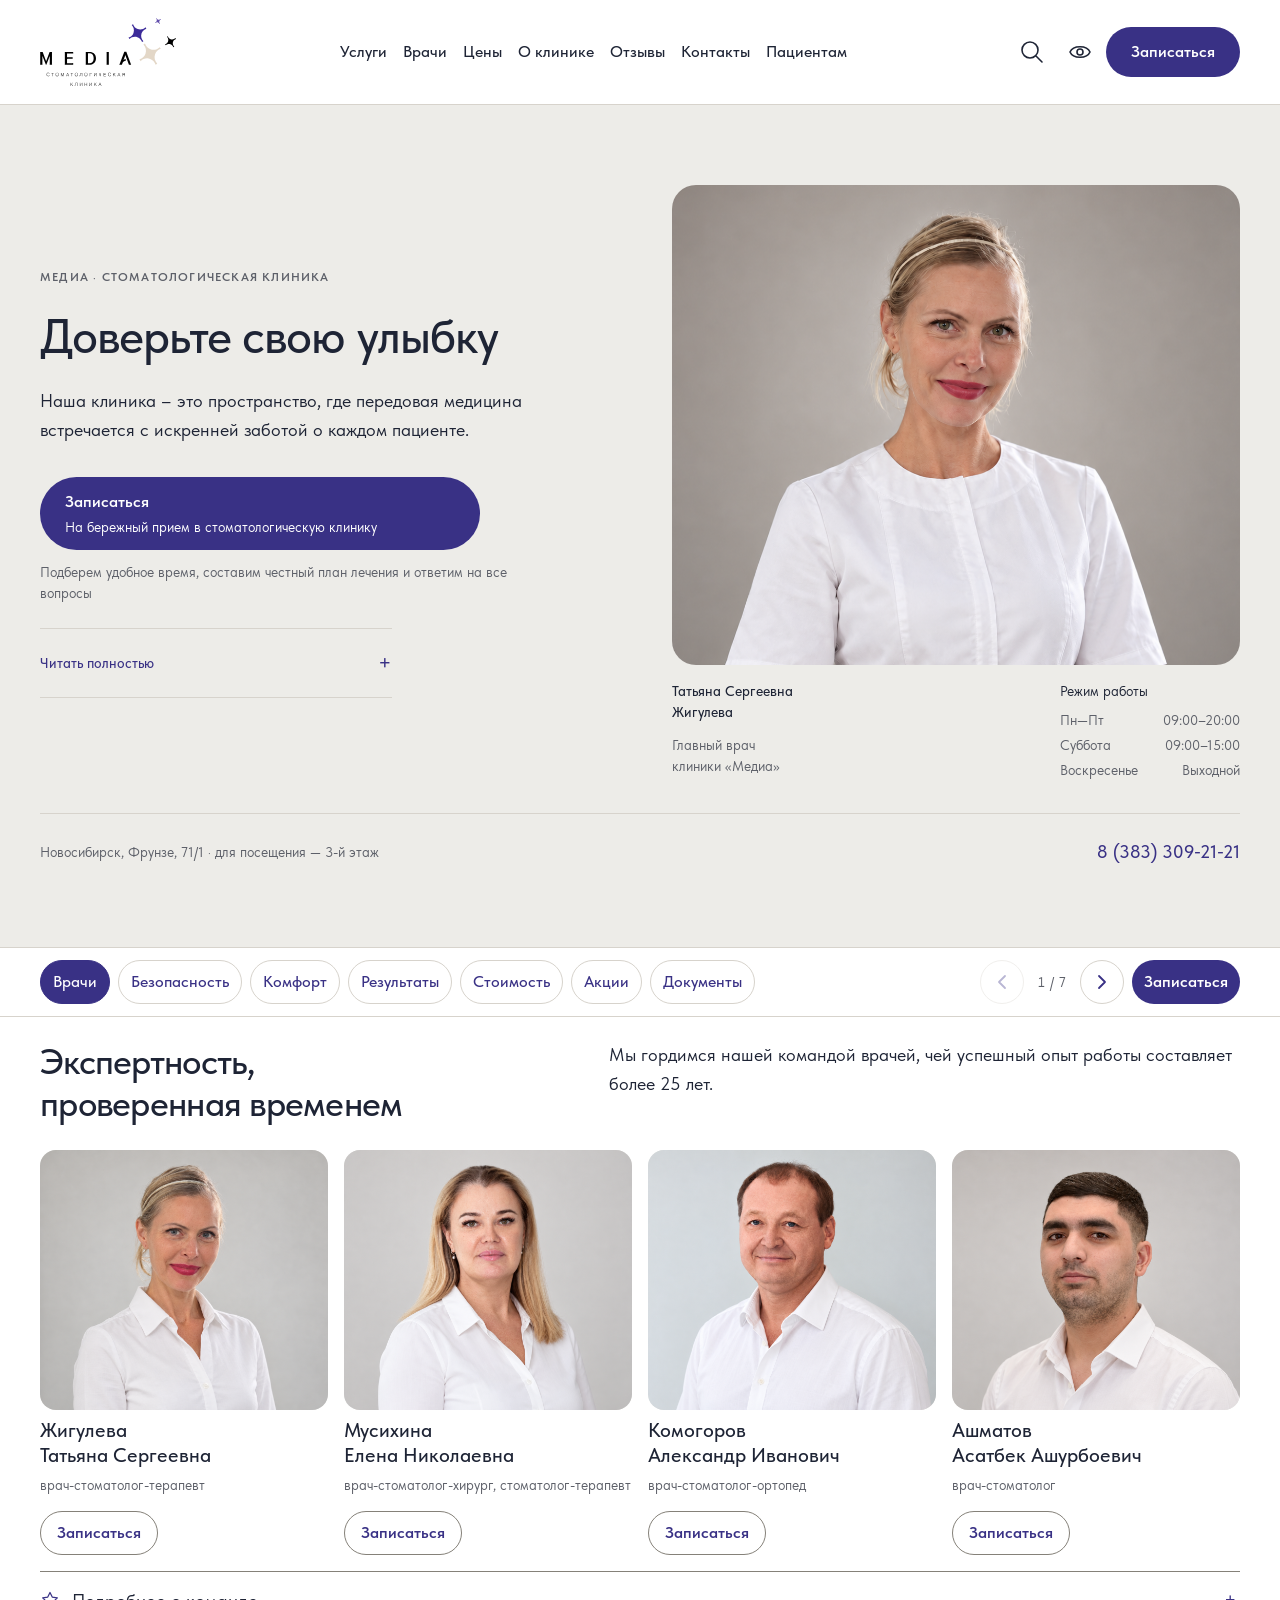
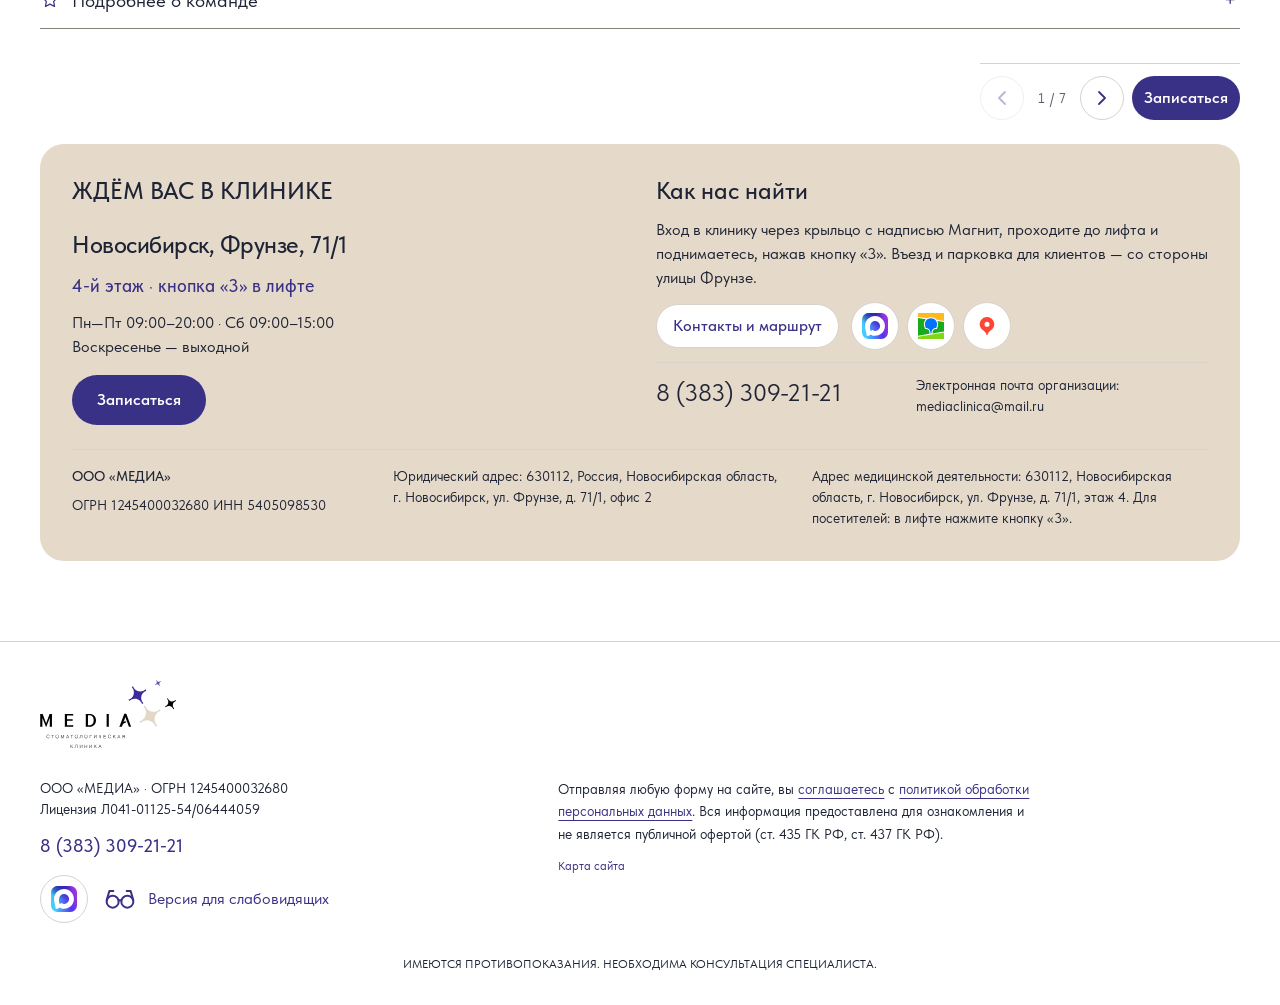
==== commit ea483eb2: "Update multi-page clinic prototype" ====
--- a/index.html
+++ b/index.html
@@ -1,1058 +1,1058 @@
-<!doctype html>
-<html lang="ru"><head><meta charset="utf-8"><meta name="viewport" content="width=device-width,initial-scale=1"><meta name="robots" content="noindex,nofollow"><title>Стоматология Медиа — прототип v3.10</title><link rel="stylesheet" href="tokens.css"><link rel="stylesheet" href="page.css"><link rel="stylesheet" href="components.css"><link rel="stylesheet" href="accessibility.css"></head><body>
-
-
-
-
-
-
-
-
-
-
-
-
-
-
-
-
-
-
-
-
-
-
-
-<a class="skip" href="#main">Перейти к содержанию</a>
-
-
-
-
-
-
-
-
-
-
-
-
-
-
-
-
-
-
-
-
-
-
-
-<header class="header"><div class="container header-inner"><button class="icon-button menu-open" aria-label="Открыть меню" aria-expanded="false" id="menu-open"><span class="menu-icon"></span></button><a href="#main" class="brand" aria-label="Медиа — главная"><img src="media-current.svg" alt="Медиа, стоматологическая клиника" width="136" height="80"></a><nav class="desktop-nav" aria-label="Основная навигация"><a href="#HP05">Услуги</a><a href="#HP03">Врачи</a><a href="#HP06">Цены</a><a href="#HP01">О клинике</a><a href="/reviews" data-page="Отзывы">Отзывы</a><a href="#contact">Контакты</a><a href="#HP08">Пациентам</a></nav><div class="header-actions"><button class="icon-button search-open" aria-label="Поиск по сайту" id="search-open"><img src="search.svg" alt=""></button><button class="icon-button" aria-label="Настройки доступности" data-accessibility="" aria-haspopup="dialog" aria-controls="accessibility-dialog"><img src="eye.svg" alt=""></button><button class="button" data-book>Записаться</button><button class="icon-button contact-open" id="contact-open" aria-label="Связаться с клиникой" aria-haspopup="dialog" aria-controls="contact-dialog"><img src="phone.svg" alt=""></button></div></div></header>
-
-
-
-
-
-
-
-
-
-
-
-
-
-
-
-
-
-
-
-
-
-
-
-<main id="main"><section class="hero section" id="HP01"><div class="container"><div class="hero-grid"><div class="hero-copy"><p class="eyebrow">МЕДИА · СТОМАТОЛОГИЧЕСКАЯ КЛИНИКА</p><h1>Доверьте свою улыбку</h1><p class="lead">Наша клиника – это пространство, где передовая медицина встречается с искренней заботой о каждом пациенте.</p><button class="button hero-cta hero-book" data-book=""><span class="cta-main">Записаться</span><span class="cta-sub">На бережный прием в стоматологическую клинику</span></button><p class="small hero-caption">Подберем удобное время, составим честный план лечения и ответим на все вопросы</p><details class="greeting"><summary data-collapsible-label="Читать полностью">Читать полностью</summary><p class="original-headline">Доверьте свою улыбку профессионалам с большим опытом работы и безупречной репутацией!</p><p class="greeting">«Здравствуйте! Меня зовут Татьяна Сергеевна Жигулева, я главный врач стоматологической клиники «Медиа». Наша клиника – это пространство, где современная медицина встречается с искренней заботой о каждом пациенте. Уже более 25 лет мы помогаем взрослым людям обретать уверенность в себе, полностью избавившись от страха перед стоматологами. Мы создаем место, где ваше лечение будет абсолютно безопасным и результативным. Наша главная цель – сделать ваше лечение именно таким. Добро пожаловать в стоматологическую клинику «Медиа», где лечат с уважением и заботой!»</p></details></div><figure class="hero-figure"><img class="hero-image content-photo" src="hero-concept-color-v2.5.png" alt="Синтетический портретный концепт по референсу Жигулевой" width="1024" height="1536"><figcaption><div class="signature"><span>Татьяна Сергеевна<br>Жигулева</span><span>Главный врач<br>клиники «Медиа»</span></div><div class="hours"><span>Режим работы</span><div><b>Пн—Пт</b><span>09:00–20:00</span></div><div><b>Суббота</b><span>09:00–15:00</span></div><div><b>Воскресенье</b><span>Выходной</span></div></div></figcaption></figure></div><div class="hero-bottom"><span>Новосибирск, Фрунзе, 71/1 · для посещения — 3-й этаж</span><a href="tel:+73833092121">8 (383) 309-21-21</a></div></div></section>
-
-
-
-
-
-
-
-
-
-
-
-
-
-
-
-
-
-
-
-
-
-
-
-<div class="story-deck" id="clinic-sections" aria-label="Разделы клиники"><div class="story-toolbar" hidden=""><div class="container"><div class="story-tabs" aria-label="Разделы клиники"><button class="story-tab" type="button" data-story-target="HP03" id="story-tab-HP03">Врачи</button><button class="story-tab" type="button" data-story-target="HP02" id="story-tab-HP02">Безопасность</button><button class="story-tab" type="button" data-story-target="HP04" id="story-tab-HP04">Комфорт</button><button class="story-tab" type="button" data-story-target="HP05" id="story-tab-HP05">Результаты</button><button class="story-tab" type="button" data-story-target="HP06" id="story-tab-HP06">Стоимость</button><button class="story-tab" type="button" data-story-target="HP07" id="story-tab-HP07">Акции</button><button class="story-tab" type="button" data-story-target="HP08" id="story-tab-HP08">Документы</button></div><div class="story-controls" data-story-controls="top"><button class="icon-button story-arrow" type="button" data-story-prev="" aria-label="Предыдущий раздел"><svg xmlns="http://www.w3.org/2000/svg" viewbox="0 0 24 24" aria-hidden="true" focusable="false"><path d="M15 6l-6 6 6 6" fill="none" stroke="currentColor" stroke-width="1.8" stroke-linecap="round" stroke-linejoin="round"></path></svg></button><span class="story-count" data-story-count="" aria-hidden="true">1 / 7</span><button class="icon-button story-arrow" type="button" data-story-next="" aria-label="Следующий раздел"><svg xmlns="http://www.w3.org/2000/svg" viewbox="0 0 24 24" aria-hidden="true" focusable="false"><path d="M9 6l6 6-6 6" fill="none" stroke="currentColor" stroke-width="1.8" stroke-linecap="round" stroke-linejoin="round"></path></svg></button><button class="button story-book" type="button" data-book="">Записаться</button></div></div></div><div class="story-viewport"><section id="HP03" class="section team-section story-slide" data-story-slide=""><div class="container"><header class="slide-heading"><div class="slide-title"><h2>Экспертность, проверенная временем</h2></div><div class="slide-intro"><p class="block-intro">Мы гордимся нашей командой врачей, чей успешный опыт работы составляет более 25 лет.</p></div></header><div class="slide-main template-doctors"><div class="doctors"><article class="doctor" aria-labelledby="doctor-name-0"><div class="doctor-photo" data-photo><img src="zhiguleva-formal-v2.6.png" alt="Жигулева Татьяна Сергеевна: синтетический деловой портрет по предоставленному фото" class="content-photo"><img src="zhiguleva.webp" alt="Жигулева Татьяна Сергеевна: предоставленный фотореференс" class="alternate content-photo"></div><h3 id="doctor-name-0">Жигулева<br> Татьяна Сергеевна</h3><p class="role">врач-стоматолог-терапевт</p><div class="doctor-actions"><button class="button secondary" data-book data-doctor="Жигулева Татьяна Сергеевна">Записаться</button></div></article><article class="doctor" aria-labelledby="doctor-name-1"><div class="doctor-photo" data-photo><img src="musikhina-formal-v2.6.png" alt="Мусихина Елена Николаевна: синтетический деловой портрет по предоставленному фото" class="content-photo"><img src="musikhina.jpg" alt="Мусихина Елена Николаевна: предоставленный фотореференс" class="alternate content-photo"></div><h3 id="doctor-name-1">Мусихина<br> Елена Николаевна</h3><p class="role">врач-стоматолог-хирург, стоматолог-терапевт</p><div class="doctor-actions"><button class="button secondary" data-book data-doctor="Мусихина Елена Николаевна">Записаться</button></div></article><article class="doctor" aria-labelledby="doctor-name-2"><div class="doctor-photo" data-photo><img src="komogorov-formal-v2.6.png" alt="Комогоров Александр Иванович: синтетический деловой портрет по предоставленному фото" class="content-photo"><img src="komogorov.jpg" alt="Комогоров Александр Иванович: предоставленный фотореференс" class="alternate content-photo"></div><h3 id="doctor-name-2">Комогоров<br> Александр Иванович</h3><p class="role">врач-стоматолог-ортопед</p><div class="doctor-actions"><button class="button secondary" data-book data-doctor="Комогоров Александр Иванович">Записаться</button></div></article><article class="doctor" aria-labelledby="doctor-name-3"><div class="doctor-photo" data-photo><img src="ashmatov-formal-v2.6.png" alt="Ашматов Асатбек Ашурбоевич: синтетический деловой портрет по предоставленному фото" class="content-photo"><img src="ashmatov.jpg" alt="Ашматов Асатбек Ашурбоевич: предоставленный фотореференс" class="alternate content-photo"></div><h3 id="doctor-name-3">Ашматов<br> Асатбек Ашурбоевич</h3><p class="role">врач-стоматолог</p><div class="doctor-actions"><button class="button secondary" data-book data-doctor="Ашматов Асатбек Ашурбоевич">Записаться</button></div></article></div><details class="team-details"><summary data-collapsible-label="Подробнее о команде" class="disclosure-row"><img src="bullet-expertise.svg" alt="" class="bullet-icon disclosure-icon"><span class="disclosure-label">Подробнее о команде</span><span class="disclosure-symbol" aria-hidden="true">+</span></summary><ul class="bullet-list"><li><img src="bullet-expertise.svg" class="bullet-icon" alt=""><div class="bullet-text">Высокая квалификация: наши специалисты регулярно проходят стажировки и владеют самыми современными методиками лечения.</div></li><li><img src="bullet-expertise.svg" class="bullet-icon" alt=""><div class="bullet-text">Индивидуальный подход: мы не предлагаем шаблонных решений — для каждого пациента разрабатывается персональный, понятный и честный план лечения.</div></li><li><img src="bullet-expertise.svg" class="bullet-icon" alt=""><div class="bullet-text">Преемственность и наставничество: наши ведущие эксперты не просто лечат, но и передают свой многолетний опыт коллегам, формируя единый высочайший стандарт качества в клинике.</div></li><li><img src="bullet-expertise.svg" class="bullet-icon" alt=""><div class="bullet-text">Доверие поколений: за 25 лет работы наши первые пациенты уже приводят к нам своих взрослых детей и внуков, доверяя «Медиа» самое ценное — здоровье своей семьи.</div></li></ul></details></div></div></section>
-
-
-
-
-
-
-
-
-
-
-
-
-
-
-
-
-
-
-
-
-
-
-
-
-
-
-
-
-
-
-
-
-
-
-
-
-
-
-
-
-
-
-
-
-
-
-
-
-
-
-
-
-
-
-
-
-
-
-
-
-
-
-
-
-
-
-
-
-
-
-
-<section id="HP02" class="section safety story-slide" data-story-slide=""><div class="container"><header class="slide-heading"><div class="slide-title"><h2>Абсолютная безопасность</h2></div><div class="slide-intro"><p class="block-intro">Ваше здоровье — наш главный приоритет. В нашей клинике внедрены строжайшие международные протоколы стерилизации.</p></div></header><div class="slide-main template-standard"><div class="section-visual media-figure media-figure--gallery" aria-label="Временная фотогалерея стерилизации">
-
-
-
-
-
-
-
-
-
-
-
-
-
-
-
-
-
-
-
-
-
-
-
-<figure><img class="content-photo" src="sterile-equipment.jpg" width="1200" height="800" alt="Стоковый пример: загрузка стерилизационного оборудования"><figcaption>Стерилизационное оборудование</figcaption></figure>
-
-
-
-
-
-
-
-
-
-
-
-
-
-
-
-
-
-
-
-
-
-
-
-<figure><img class="content-photo" src="sterile-preparation.jpg" width="1200" height="800" alt="Стоковый пример: подготовка упакованных инструментов"><figcaption>Подготовка и упаковка</figcaption></figure>
-
-
-
-
-
-
-
-
-
-
-
-
-
-
-
-
-
-
-
-
-
-
-
-<figure><img class="content-photo" src="sterile-tools.jpg" width="1200" height="801" alt="Стоковый пример: инструменты в индивидуальной упаковке"><figcaption>Стерильные инструменты</figcaption></figure>
-
-
-
-
-
-
-
-
-
-
-
-
-
-
-
-
-
-
-
-
-
-
-
-</div><div class="copy slide-copy"><ul class="bullet-list"><li class="disclosure-item"><div class="bullet-text"><details class="point-details"><summary data-collapsible-label="Стерильная чистота:" class="disclosure-row"><img src="bullet-shield.svg" class="bullet-icon disclosure-icon" alt=""><span class="disclosure-label">Стерильная чистота:</span><span class="disclosure-symbol" aria-hidden="true">+</span></summary><p>использование сертифицированного оборудования нового поколения и одноразовых расходных материалов для каждого пациента.</p></details></div></li><li class="disclosure-item"><div class="bullet-text"><details class="point-details"><summary data-collapsible-label="Многоступенчатый контроль:" class="disclosure-row"><img src="bullet-shield.svg" class="bullet-icon disclosure-icon" alt=""><span class="disclosure-label">Многоступенчатый контроль:</span><span class="disclosure-symbol" aria-hidden="true">+</span></summary><p>каждый инструмент проходит полный цикл дезинфекции и запечатывается в индивидуальный крафт-пакет, который вскрывается строго при вас.</p></details></div></li></ul><a class="text-link" href="/patients" data-page="Информация для пациентов">Информация для пациентов </a></div></div></div></section>
-
-
-
-
-
-
-
-
-
-
-
-
-
-
-
-
-
-
-
-
-
-
-
-
-
-
-
-
-
-
-
-
-
-
-
-
-
-
-
-
-
-
-
-
-
-
-
-
-
-
-
-
-
-
-
-
-
-
-
-
-
-
-
-
-
-
-
-
-
-
-
-<section id="HP04" class="section comfort story-slide" data-story-slide=""><div class="container"><header class="slide-heading"><div class="slide-title"><h2>Безупречный комфорт на пути к идеальной улыбке</h2></div><div class="slide-intro"><p class="block-intro">В стоматологической клинике «Медиа» мы продумали каждую деталь, чтобы вы забыли о стрессе и наслаждались процессом преображения:</p></div></header><div class="slide-main template-standard"><figure class="section-visual media-figure media-figure--photo" data-crop="room"><img src="room-concept-color-v2.5.png" alt="Иллюстративный концепт спокойной атмосферы приёма" class="content-photo"></figure><div class="copy slide-copy"><ul class="bullet-list"><li class="disclosure-item"><div class="bullet-text"><details class="point-details"><summary data-collapsible-label="Лечение без боли и страха:" class="disclosure-row"><img src="bullet-comfort.svg" class="bullet-icon disclosure-icon" alt=""><span class="disclosure-label">Лечение без боли и страха:</span><span class="disclosure-symbol" aria-hidden="true">+</span></summary><p>применяем передовые гипоаллергенные анестетики индивидуального подбора. Вы не почувствуете даже укола!</p></details></div></li><li class="disclosure-item"><div class="bullet-text"><details class="point-details"><summary data-collapsible-label="Моделируем вашу будущую улыбку!" class="disclosure-row"><img src="bullet-comfort.svg" class="bullet-icon disclosure-icon" alt=""><span class="disclosure-label">Моделируем вашу будущую улыбку!</span><span class="disclosure-symbol" aria-hidden="true">+</span></summary><p>Вы сможете оценить и согласовать форму и цвет зубов еще до начала лечения.</p></details></div></li><li class="disclosure-item"><div class="bullet-text"><details class="point-details"><summary data-collapsible-label="Атмосфера релакса:" class="disclosure-row"><img src="bullet-comfort.svg" class="bullet-icon disclosure-icon" alt=""><span class="disclosure-label">Атмосфера релакса:</span><span class="disclosure-symbol" aria-hidden="true">+</span></summary><p>забудьте о «больничной» обстановке. Эргономичные анатомические кресла, приятный интерьер и возможность отвлечься за просмотром видеофильмов во время процедур.</p></details></div></li><li class="disclosure-item"><div class="bullet-text"><details class="point-details"><summary data-collapsible-label="Ценим ваше время:" class="disclosure-row"><img src="bullet-comfort.svg" class="bullet-icon disclosure-icon" alt=""><span class="disclosure-label">Ценим ваше время:</span><span class="disclosure-symbol" aria-hidden="true">+</span></summary><p>прием ведется строго по записи, без очередей и ожидания. Мы всегда на связи, чтобы напомнить о визите.</p></details></div></li></ul></div></div></div></section>
-
-
-
-
-
-
-
-
-
-
-
-
-
-
-
-
-
-
-
-
-
-
-
-
-
-
-
-
-
-
-
-
-
-
-
-
-
-
-
-
-
-
-
-
-
-
-
-
-
-
-
-
-
-
-
-
-
-
-
-
-
-
-
-
-
-
-
-
-
-
-
-<section id="HP05" class="section results story-slide" data-story-slide=""><div class="container"><header class="slide-heading"><div class="slide-title"><h2>Результаты преображений: улыбки, которые меняют жизнь</h2></div><div class="slide-intro"><p class="block-intro">За каждой работой — ювелирная точность, восстановленное здоровье и абсолютная уверенность пациента в себе:</p></div></header><div class="slide-main template-standard"><figure class="section-visual media-figure media-figure--photo" data-crop="smile"><img src="smile-concept-color-v2.5.png" alt="Иллюстрация эстетики улыбки; не документальный результат лечения пациента" class="content-photo"></figure><div class="results-content slide-copy"><ul class="bullet-list"><li class="disclosure-item"><div class="bullet-text"><details class="point-details"><summary data-collapsible-label="Керамические виниры:" class="disclosure-row"><img src="bullet-smile.svg" class="bullet-icon disclosure-icon" alt=""><span class="disclosure-label">Керамические виниры:</span><span class="disclosure-symbol" aria-hidden="true">+</span></summary><p>исправление формы, маскировка сколов и создание естественного цвета, который не потускнеет со временем.</p></details></div></li><li class="disclosure-item"><div class="bullet-text"><details class="point-details"><summary data-collapsible-label="Художественная реставрация:" class="disclosure-row"><img src="bullet-smile.svg" class="bullet-icon disclosure-icon" alt=""><span class="disclosure-label">Художественная реставрация:</span><span class="disclosure-symbol" aria-hidden="true">+</span></summary><p>незаметное восстановление зубов после кариеса материалами премиум-класса.</p></details></div></li><li class="disclosure-item"><div class="bullet-text"><details class="point-details"><summary data-collapsible-label="Безопасное отбеливание:" class="disclosure-row"><img src="bullet-smile.svg" class="bullet-icon disclosure-icon" alt=""><span class="disclosure-label">Безопасное отбеливание:</span><span class="disclosure-symbol" aria-hidden="true">+</span></summary><p>бережное осветление эмали до 8 оттенков без повышения чувствительности.</p></details></div></li></ul></div></div></div></section>
-
-
-
-
-
-
-
-
-
-
-
-
-
-
-
-
-
-
-
-
-
-
-
-
-
-
-
-
-
-
-
-
-
-
-
-
-
-
-
-
-
-
-
-
-
-
-
-
-
-
-
-
-
-
-
-
-
-
-
-
-
-
-
-
-
-
-
-
-
-
-
-<section id="HP06" class="section transparency information story-slide" data-story-slide=""><div class="container"><header class="slide-heading"><div class="slide-title"><h2>Честная медицина: прозрачность и открытость</h2></div><div class="slide-intro"><p class="block-intro">Мы ценим ваше доверие и строим отношения на принципах открытости. В стоматологической клинике «Медиа» вы защищены от скрытых доплат:</p></div></header><div class="slide-main template-standard"><aside class="price-panel section-visual media-figure media-figure--panel"><h3>Понятная стоимость.<br>Открытый прайс.</h3><div class="panel-links"><a class="panel-link" href="#HP03">Врачи </a><a class="panel-link" href="/prices" data-page="Прайс">Прайс</a><a class="panel-link" href="/reviews" data-page="Отзывы пациентов">Отзывы пациентов </a><a class="panel-link" href="/patients#paid" data-page="Правила оказания платных услуг">Правила оказания платных услуг </a></div></aside><div class="copy slide-copy"><ul class="bullet-list"><li class="disclosure-item"><div class="bullet-text"><details class="point-details"><summary data-collapsible-label="Фиксированная стоимость:" class="disclosure-row"><img src="bullet-transparency.svg" class="bullet-icon disclosure-icon" alt=""><span class="disclosure-label">Фиксированная стоимость:</span><span class="disclosure-symbol" aria-hidden="true">+</span></summary><p>цена фиксируется в официальном плане лечения до начала любых манипуляций. Она не изменится, даже если курс лечения займет несколько месяцев.</p></details></div></li><li class="disclosure-item"><div class="bullet-text"><details class="point-details"><summary data-collapsible-label="Поэтапная оплата:" class="disclosure-row"><img src="bullet-transparency.svg" class="bullet-icon disclosure-icon" alt=""><span class="disclosure-label">Поэтапная оплата:</span><span class="disclosure-symbol" aria-hidden="true">+</span></summary><p>вам не нужно оплачивать всё лечение сразу. Мы предлагаем удобную оплату по факту выполненных работ или комфортные условия рассрочки.</p></details></div></li><li class="disclosure-item"><div class="bullet-text"><details class="point-details"><summary data-collapsible-label="Никаких лишних услуг:" class="disclosure-row"><img src="bullet-transparency.svg" class="bullet-icon disclosure-icon" alt=""><span class="disclosure-label">Никаких лишних услуг:</span><span class="disclosure-symbol" aria-hidden="true">+</span></summary><p>наши врачи с 25-летним опытом назначают только то, что действительно необходимо для здоровья и эстетики вашей улыбки. Каждое действие аргументировано.</p></details></div></li></ul></div></div></div></section>
-
-
-
-
-
-
-
-
-
-
-
-
-
-
-
-
-
-
-
-
-
-
-
-
-
-
-
-
-
-
-
-
-
-
-
-
-
-
-
-
-
-
-
-
-
-
-
-
-
-
-
-
-
-
-
-
-
-
-
-
-
-
-
-
-
-
-
-
-
-
-
-<section id="HP07" class="section offers story-slide" data-story-slide=""><div class="container"><header class="slide-heading"><div class="slide-title"><h2>Акции</h2></div><div class="slide-intro"><p class="offers-intro">Мы хотим, чтобы ваше знакомство со стоматологической клиникой «Медиа» было максимально приятным и выгодным:</p></div></header><div class="slide-main template-offers"><div class="offer-list"><article class="offer" data-offer-card="1"><figure class="offer-visual"><img class="offer-image content-photo" src="safety-concept-color-v2.5.png" alt="Иллюстрация предложения клиники"></figure><div class="offer-copy"><h3>Профессиональная гигиена</h3><details class="offer-details"><summary data-collapsible-label="Тест-драйв на профилактику:" aria-label="Тест-драйв на профилактику: — раскрыть условия" class="disclosure-row disclosure-plain"><span class="disclosure-label">Тест-драйв на профилактику:</span><span class="disclosure-symbol" aria-hidden="true">+</span></summary><p class="offer-short">Профессиональная гигиена</p><p>Специальные выгодные условия на комплексную профессиональную гигиену для всех! Познакомьтесь с нашими стандартами бережного ухода и оцените чистоту и свежесть с первого визита</p></details><details class="offer-details"><summary data-collapsible-label="Комплексная гигиена «Все включено»:" aria-label="Комплексная гигиена «Все включено»: — раскрыть условия" class="disclosure-row disclosure-plain"><span class="disclosure-label">Комплексная гигиена «Все включено»:</span><span class="disclosure-symbol" aria-hidden="true">+</span></summary><p class="offer-short">Очищение + ProfiFlex + фторирование</p><p>Бережное ультразвуковое очищение + ProfiFlex + фторирование по специальной фиксированной цене 4599 ₽ для новых пациентов</p></details><div class="offer-bottom"><div class="price-stack"><span class="price-context">Комплексная гигиена «Все включено»</span><strong>4 599 ₽</strong></div><button class="button" data-book data-doctor="" data-offer="Профессиональная гигиена — тест-драйв и «Все включено»">Записаться </button></div></div></article><article class="offer" data-offer-card="2"><figure class="offer-visual"><img class="offer-image content-photo" src="offer-restoration-color-v2.5.png" alt="Иллюстрация предложения клиники"></figure><div class="offer-copy"><h3>Тест-драйв «Лечение без страха»:</h3><details class="offer-details"><summary data-collapsible-label="Первое лечение кариеса" aria-label="Первое лечение кариеса — раскрыть подробности" class="disclosure-row disclosure-plain"><span class="disclosure-label">Первое лечение кариеса</span><span class="disclosure-symbol" aria-hidden="true">+</span></summary><p>Скидка 20% на лечение вашего первого кариеса! Оцените безупречное качество премиальных пломбировочных материалов, абсолютное отсутствие боли и экспертность врачей с 25-летним опытом по максимально привлекательной цене.</p></details><div class="offer-bottom"><div class="price-stack"><strong>−20%</strong></div><button class="button" data-book data-doctor="" data-offer="Тест-драйв «Лечение без страха»:">Записаться </button></div></div></article><article class="offer" aria-describedby="whitening-restriction" data-offer-card="3"><figure class="offer-visual"><img class="offer-image content-photo" src="smile-concept-color-v2.5.png" alt="Иллюстрация предложения клиники"></figure><div class="offer-copy"><h3>Тест-драйв «Белоснежная улыбка»:</h3><details class="offer-details"><summary data-collapsible-label="Экспресс-отбеливание" aria-label="Экспресс-отбеливание — раскрыть подробности" class="disclosure-row disclosure-plain"><span class="disclosure-label">Экспресс-отбеливание</span><span class="disclosure-symbol" aria-hidden="true">+</span></summary><p>Профессиональное экспресс отбеливание зоны улыбки по фиксированной цене в честь открытия 10999 ₽ вместо 17000 ₽. Попробуйте бережное осветление эмали, чтобы получить мгновенный результат!</p></details><p class="offer-restriction" id="whitening-restriction">*Имеются противопоказания. Необходима консультация специалиста.</p><div class="offer-bottom"><div class="price-stack"><del>17 000 ₽</del><strong>10 999 ₽</strong></div><button class="button" data-book data-doctor="" data-offer="Тест-драйв «Белоснежная улыбка»:">Записаться </button></div></div></article></div></div></div></section><section id="HP08" class="section official story-slide" data-story-slide=""><div class="container"><header class="slide-heading"><div class="slide-title"><h2>Официально и надежно</h2></div><div class="slide-intro"><p class="official-intro">Стоматологическая клиника «Медиа» работает строго в правовом поле. Мы гарантируем абсолютную прозрачность и юридическую чистоту:</p></div></header><div class="slide-main template-standard"><aside class="license-panel section-visual media-figure media-figure--panel"><span>ООО «МЕДИА»</span><h3>Лицензия на медицинскую деятельность</h3><p>Л041-01125-54/06444059<br>от 04.09.2026</p><p>Министерство здравоохранения<br>Новосибирской области</p><a class="panel-link" href="/patients#license" data-page="Выписка из лицензии">Открыть выписку PDF </a><a class="panel-link" href="/patients" data-page="Обязательная информация">Обязательная информация </a></aside><div class="copy slide-copy"><ul class="bullet-list"><li class="disclosure-item"><div class="bullet-text"><details class="point-details"><summary data-collapsible-label="Официальная лицензия:" class="disclosure-row"><img src="bullet-document.svg" class="bullet-icon disclosure-icon" alt=""><span class="disclosure-label">Официальная лицензия:</span><span class="disclosure-symbol" aria-hidden="true">+</span></summary><p>Наша деятельность полностью лицензирована Министерством здравоохранения. Ознакомиться с полным текстом лицензии и приложений вы можете в клинике или скачав PDF-документ прямо на сайте.</p></details></div></li><li class="disclosure-item"><div class="bullet-text"><details class="point-details"><summary data-collapsible-label="Сертификаты качества:" class="disclosure-row"><img src="bullet-document.svg" class="bullet-icon disclosure-icon" alt=""><span class="disclosure-label">Сертификаты качества:</span><span class="disclosure-symbol" aria-hidden="true">+</span></summary><p>Все используемые материалы (от пломбировочных масс до премиальных виниров) имеют государственные сертификаты соответствия.</p></details></div></li><li class="disclosure-item"><div class="bullet-text"><details class="point-details"><summary data-collapsible-label="Налоговый вычет:" class="disclosure-row"><img src="bullet-document.svg" class="bullet-icon disclosure-icon" alt=""><span class="disclosure-label">Налоговый вычет:</span><span class="disclosure-symbol" aria-hidden="true">+</span></summary><p>Мы подготавливаем полный пакет документов для оформления налогового вычета за медицинские услуги. Заботьтесь о здоровье и возвращайте свои деньги!</p></details></div></li></ul></div></div></div></section></div><div class="story-bottom container" hidden=""><div class="story-controls" data-story-controls="bottom"><button class="icon-button story-arrow" type="button" data-story-prev="" aria-label="Предыдущий раздел"><svg xmlns="http://www.w3.org/2000/svg" viewbox="0 0 24 24" aria-hidden="true" focusable="false"><path d="M15 6l-6 6 6 6" fill="none" stroke="currentColor" stroke-width="1.8" stroke-linecap="round" stroke-linejoin="round"></path></svg></button><span class="story-count" data-story-count="" aria-hidden="true">1 / 7</span><button class="icon-button story-arrow" type="button" data-story-next="" aria-label="Следующий раздел"><svg xmlns="http://www.w3.org/2000/svg" viewbox="0 0 24 24" aria-hidden="true" focusable="false"><path d="M9 6l6 6-6 6" fill="none" stroke="currentColor" stroke-width="1.8" stroke-linecap="round" stroke-linejoin="round"></path></svg></button><button class="button story-book" type="button" data-book="">Записаться</button></div></div><p class="story-sr-only" data-story-status="" aria-live="polite" aria-atomic="true"></p></div><section class="section contacts-section" aria-label="Ждём вас в клинике"><div class="container"><div class="contact" id="contact"><div class="contact-primary"><span>ЖДЁМ ВАС В КЛИНИКЕ</span><h2>Новосибирск, Фрунзе, 71/1</h2><p class="floor">3-й этаж</p><p>Пн—Пт 09:00–20:00 · Сб 09:00–15:00<br>Воскресенье — выходной</p><div class="contact-actions"><button class="button" data-book data-doctor="" data-offer="">Записаться </button></div></div><div class="contact-side"><h3>Как нас найти</h3><p>Вход в клинику через крыльцо с надписью Магнит, проходите до лифта и поднимаетесь на 3 этаж. Въезд и парковка для клиентов — со стороны улицы Фрунзе.</p><div class="contact-route-actions"><a class="text-link" href="/contacts" data-page="Контакты и маршрут">Контакты и маршрут </a><div class="service-icons"><button class="social-circle" data-service-pending="MAX" aria-label="MAX: ссылка будет добавлена"><img src="MAX.svg" alt=""></button><button class="social-circle" data-service-pending="2ГИС" aria-label="2ГИС: ссылка будет добавлена"><img src="2gis.svg" alt=""></button><button class="social-circle" data-service-pending="Яндекс Карты" aria-label="Яндекс Карты: ссылка будет добавлена"><img src="yandex-maps.svg" alt=""></button></div></div><div class="contact-direct"><p class="contact-phone"><a href="tel:+73833092121">8 (383) 309-21-21</a></p><p>Электронная почта организации:<br><a href="mailto:mediaclinica@mail.ru">mediaclinica@mail.ru</a></p></div></div><div class="contact-requisites" aria-label="Реквизиты организации"><div class="requisites-identity"><p class="requisites-name">ООО «МЕДИА»</p><p>ОГРН 1245400032680 ИНН 5405098530</p></div><p>Юридический адрес: 630112, Россия, Новосибирская область, г. Новосибирск, ул. Фрунзе, д. 71/1, офис 2</p><p>Фактический адрес: 630112, Новосибирская область, г. Новосибирск, ул. Фрунзе, д. 71/1, офис 2, 3-й этаж (подъём на лифте).</p></div></div></div></section></main>
-
-
-
-
-
-
-
-
-
-
-
-
-
-
-
-
-
-
-
-
-
-
-
-<footer class="site-footer"><div class="container"><div class="footer-top"><img src="media-current.svg" alt="Медиа"></div><div class="footer-bottom"><div class="footer-org">ООО «МЕДИА» · ОГРН 1245400032680<br>Лицензия Л041-01125-54/06444059<a class="footer-phone" href="tel:+73833092121">8 (383) 309-21-21</a><div class="footer-max"><button class="social-circle" data-service-pending="MAX" aria-label="MAX: ссылка будет добавлена"><img src="MAX.svg" alt=""></button><button class="accessibility-button" id="readability" aria-label="Настройки доступности" data-accessibility="" aria-haspopup="dialog" aria-controls="accessibility-dialog"><img src="accessibility-glasses.svg" alt=""><span>Версия для слабовидящих</span></button></div></div><div><div class="footer-legal-content"><p class="footer-legal">Отправляя любую форму на сайте, вы <a href="/consent" data-page="Согласие на обработку персональных данных">соглашаетесь</a> с <a href="/privacy" data-page="Политика обработки персональных данных">политикой обработки персональных данных</a>. Вся информация предоставлена для ознакомления и не является публичной офертой (ст. 435 ГК РФ, ст. 437 ГК РФ).</p><a class="sitemap-link" href="/sitemap" data-page="Карта сайта">Карта сайта</a></div></div></div><p class="warning">ИМЕЮТСЯ ПРОТИВОПОКАЗАНИЯ. НЕОБХОДИМА КОНСУЛЬТАЦИЯ СПЕЦИАЛИСТА.</p></div></footer>
-
-
-
-
-
-
-
-
-
-
-
-
-
-
-
-
-
-
-
-
-
-
-
-
-
-
-
-
-
-
-
-
-
-
-
-
-
-
-
-
-
-
-
-
-
-
-
-
-
-
-
-
-
-
-
-
-
-
-
-
-
-
-
-
-
-
-
-
-
-
-
-<dialog id="menu-dialog" aria-label="Меню сайта"><button class="close" aria-label="Закрыть меню">×</button><h2>Медиа</h2><div class="menu-tools"><button data-mobile-search class="button secondary menu-search">Поиск по главной</button></div><nav class="mobile-nav"><a href="#HP05">Услуги</a><a href="#HP03">Врачи</a><a href="#HP06">Цены</a><a href="#HP01">О клинике</a><a href="/reviews" data-page="Отзывы">Отзывы</a><a href="#contact">Контакты</a><a href="#HP08">Пациентам</a></nav><button class="button" data-book data-doctor="" data-offer="">Записаться </button></dialog>
-
-
-
-
-
-
-
-
-
-
-
-
-
-
-
-
-
-
-
-
-
-
-
-
-
-
-
-
-
-
-
-
-
-
-
-
-
-
-
-
-
-
-
-
-
-
-
-
-
-
-
-
-
-
-
-
-
-
-
-
-
-
-
-
-
-
-
-
-
-
-
-<dialog id="booking-dialog" aria-labelledby="booking-title"><button class="close" aria-label="Закрыть запись">×</button><p class="eyebrow">ДЕМОНСТРАЦИЯ ЗАПИСИ</p><h2 id="booking-title">Запись на приём</h2><p id="booking-context"></p><p>Онлайн-запись в этом макете не подключена. Для записи позвоните: <a href="tel:+73833092121">8 (383) 309-21-21</a>.</p><button class="button" id="fallback-open">Оставить заявку администратору</button><form id="fallback-form" hidden novalidate><p>Демонстрационная форма. Не вводите настоящие контактные данные.</p><label for="visitor-name">Имя</label><input id="visitor-name" name="name" autocomplete="off" placeholder="Тестовое имя" required><label for="visitor-phone">Телефон</label><input id="visitor-phone" name="phone" type="tel" autocomplete="off" placeholder="Тестовый номер" required><div class="checkbox"><input type="checkbox" name="consent" required id="demo-consent"><span><label for="demo-consent" class="consent-label">Демонстрационное согласие. </label><a class="text-link" href="/consent" data-page="Текст согласия">Текст согласия </a> и <a class="text-link" href="/privacy" data-page="Политика">Политика </a></span></div><p class="form-error" role="alert" id="form-error"></p><button class="button" type="submit">Проверить форму без отправки</button><p role="status" id="form-status"></p></form></dialog>
-
-
-
-
-
-
-
-
-
-
-
-
-
-
-
-
-
-
-
-
-
-
-
-
-
-
-
-
-
-
-
-
-
-
-
-
-
-
-
-
-
-
-
-
-
-
-
-
-
-
-
-
-
-
-
-
-
-
-
-
-
-
-
-
-
-
-
-
-
-
-
-<dialog id="page-dialog" aria-labelledby="page-title"><button class="close" aria-label="Закрыть">×</button><p class="eyebrow">ПРОТОТИП ГЛАВНОЙ</p><h2 id="page-title"></h2><p id="page-info"></p><button class="button close-page">Вернуться к главной</button></dialog>
-
-
-
-
-
-
-
-
-
-
-
-
-
-
-
-
-
-
-
-
-
-
-
-
-
-
-
-
-
-
-
-
-
-
-
-
-
-
-
-
-
-
-
-
-
-
-
-
-
-
-
-
-
-
-
-
-
-
-
-
-
-
-
-
-
-
-
-
-
-
-
-<dialog id="search-dialog" aria-labelledby="search-title"><button class="close" aria-label="Закрыть поиск">×</button><h2 id="search-title">Поиск по главной</h2><label for="search-query">Что найти?</label><input id="search-query" type="search" placeholder="Например: гигиена"><div id="search-results" role="status"></div></dialog>
-
-
-
-
-
-
-
-
-
-
-
-
-
-
-
-
-
-
-
-
-
-
-
-
-
-
-
-
-
-
-
-
-
-
-
-
-
-
-
-
-
-
-
-
-
-
-
-
-
-
-
-
-
-
-
-
-
-
-
-
-
-
-
-
-
-
-
-
-
-
-
-<dialog id="contact-dialog" aria-labelledby="contact-title"><button class="close" aria-label="Закрыть окно связи">×</button><h2 id="contact-title">Как вам удобно связаться с нами?</h2><div class="contact-choices"><button class="button secondary" data-service-pending="MAX">MAX — пока не подключён</button><a class="button" href="tel:+73833092121">Позвонить<br>8 (383) 309-21-21</a></div><p class="small">Ссылка на официальный чат MAX будет добавлена после получения от клиники.</p></dialog><dialog id="accessibility-dialog" aria-labelledby="accessibility-title"><button class="close" aria-label="Закрыть настройки доступности">×</button><h2 id="accessibility-title">Настройки доступности</h2><p class="small">Настройки общие для всех разделов и сохраняются в этом браузере.</p><form id="accessibility-form">
-
-
-
-
-
-
-
-
-
-
-
-
-
-
-
-
-
-
-
-
-
-
-
-<label for="a11y-size">Размер текста</label><select id="a11y-size" name="size"><option value="100">100%</option><option value="125">125%</option><option value="150">150%</option><option value="200">200%</option></select>
-
-
-
-
-
-
-
-
-
-
-
-
-
-
-
-
-
-
-
-
-
-
-
-<label for="a11y-theme">Цветовая схема</label><select id="a11y-theme" name="theme"><option value="normal">Фирменная</option><option value="light">Чёрный на белом</option><option value="dark">Белый на чёрном</option><option value="cream">Тёмно-синий на кремовом</option></select>
-
-
-
-
-
-
-
-
-
-
-
-
-
-
-
-
-
-
-
-
-
-
-
-<label for="a11y-images">Фотографии</label><select id="a11y-images" name="images"><option value="show">Показывать</option><option value="gray">Чёрно-белые</option><option value="hide">Скрыть фотографии</option></select>
-
-
-
-
-
-
-
-
-
-
-
-
-
-
-
-
-
-
-
-
-
-
-
-<label for="a11y-lines">Межстрочный интервал</label><select id="a11y-lines" name="lines"><option value="normal">Обычный</option><option value="wide">Увеличенный</option><option value="extra">Большой</option></select>
-
-
-
-
-
-
-
-
-
-
-
-
-
-
-
-
-
-
-
-
-
-
-
+<!doctype html>
+<html lang="ru"><head><meta charset="utf-8"><meta name="viewport" content="width=device-width,initial-scale=1"><meta name="robots" content="noindex,nofollow"><title>Стоматология Медиа — прототип сайта · этап 3</title><link rel="stylesheet" href="tokens.css"><link rel="stylesheet" href="page.css"><link rel="stylesheet" href="components.css"><link rel="stylesheet" href="accessibility.css"></head><body>
+
+
+
+
+
+
+
+
+
+
+
+
+
+
+
+
+
+
+
+
+
+
+
+<a class="skip" href="#main">Перейти к содержанию</a>
+
+
+
+
+
+
+
+
+
+
+
+
+
+
+
+
+
+
+
+
+
+
+
+<header class="header"><div class="container header-inner"><button class="icon-button menu-open" aria-label="Открыть меню" aria-expanded="false" id="menu-open"><span class="menu-icon"></span></button><a href="index.html" class="brand" aria-label="Медиа — главная"><img src="media-current.svg" alt="Медиа, стоматологическая клиника" width="136" height="80"></a><nav class="desktop-nav" aria-label="Основная навигация"><a href="services.html">Услуги</a><a href="doctors.html">Врачи</a><a href="prices.html">Цены</a><a href="about.html">О клинике</a><a href="reviews.html">Отзывы</a><a href="contacts.html">Контакты</a><a href="patients.html">Пациентам</a></nav><div class="header-actions"><button class="icon-button search-open" aria-label="Поиск по сайту" id="search-open"><img src="search.svg" alt=""></button><button class="icon-button" aria-label="Настройки доступности" data-accessibility="" aria-haspopup="dialog" aria-controls="accessibility-dialog"><img src="eye.svg" alt=""></button><button class="button" data-book>Записаться</button><button class="icon-button contact-open" id="contact-open" aria-label="Связаться с клиникой" aria-haspopup="dialog" aria-controls="contact-dialog"><img src="phone.svg" alt=""></button></div></div></header>
+
+
+
+
+
+
+
+
+
+
+
+
+
+
+
+
+
+
+
+
+
+
+
+<main id="main" data-page-id="P01"><section class="hero section" id="HP01"><div class="container"><div class="hero-grid"><div class="hero-copy"><p class="eyebrow">МЕДИА · СТОМАТОЛОГИЧЕСКАЯ КЛИНИКА</p><h1>Доверьте свою улыбку</h1><p class="lead">Наша клиника – это пространство, где передовая медицина встречается с искренней заботой о каждом пациенте.</p><button class="button hero-cta hero-book" data-book=""><span class="cta-main">Записаться</span><span class="cta-sub">На бережный прием в стоматологическую клинику</span></button><p class="small hero-caption">Подберем удобное время, составим честный план лечения и ответим на все вопросы</p><details class="greeting"><summary data-collapsible-label="Читать полностью">Читать полностью</summary><p class="original-headline">Доверьте свою улыбку профессионалам с большим опытом работы и безупречной репутацией!</p><p class="greeting">«Здравствуйте! Меня зовут Татьяна Сергеевна Жигулева, я главный врач стоматологической клиники «Медиа». Наша клиника – это пространство, где современная медицина встречается с искренней заботой о каждом пациенте. Уже более 25 лет мы помогаем взрослым людям обретать уверенность в себе, полностью избавившись от страха перед стоматологами. Мы создаем место, где ваше лечение будет абсолютно безопасным и результативным. Наша главная цель – сделать ваше лечение именно таким. Добро пожаловать в стоматологическую клинику «Медиа», где лечат с уважением и заботой!»</p></details></div><figure class="hero-figure"><img class="hero-image content-photo" src="hero-concept-color-v2.5.png" alt="Синтетический портретный концепт по референсу Жигулевой" width="1024" height="1536"><figcaption><div class="signature"><span>Татьяна Сергеевна<br>Жигулева</span><span>Главный врач<br>клиники «Медиа»</span></div><div class="hours"><span>Режим работы</span><div><b>Пн—Пт</b><span>09:00–20:00</span></div><div><b>Суббота</b><span>09:00–15:00</span></div><div><b>Воскресенье</b><span>Выходной</span></div></div></figcaption></figure></div><div class="hero-bottom"><span>Новосибирск, Фрунзе, 71/1 · для посещения — 3-й этаж</span><a href="tel:+73833092121">8 (383) 309-21-21</a></div></div></section>
+
+
+
+
+
+
+
+
+
+
+
+
+
+
+
+
+
+
+
+
+
+
+
+<div class="story-deck" id="clinic-sections" aria-label="Разделы клиники"><div class="story-toolbar" hidden=""><div class="container"><div class="story-tabs" aria-label="Разделы клиники"><button class="story-tab" type="button" data-story-target="HP03" id="story-tab-HP03">Врачи</button><button class="story-tab" type="button" data-story-target="HP02" id="story-tab-HP02">Безопасность</button><button class="story-tab" type="button" data-story-target="HP04" id="story-tab-HP04">Комфорт</button><button class="story-tab" type="button" data-story-target="HP05" id="story-tab-HP05">Результаты</button><button class="story-tab" type="button" data-story-target="HP06" id="story-tab-HP06">Стоимость</button><button class="story-tab" type="button" data-story-target="HP07" id="story-tab-HP07">Акции</button><button class="story-tab" type="button" data-story-target="HP08" id="story-tab-HP08">Документы</button></div><div class="story-controls" data-story-controls="top"><button class="icon-button story-arrow" type="button" data-story-prev="" aria-label="Предыдущий раздел"><svg xmlns="http://www.w3.org/2000/svg" viewbox="0 0 24 24" aria-hidden="true" focusable="false"><path d="M15 6l-6 6 6 6" fill="none" stroke="currentColor" stroke-width="1.8" stroke-linecap="round" stroke-linejoin="round"></path></svg></button><span class="story-count" data-story-count="" aria-hidden="true">1 / 7</span><button class="icon-button story-arrow" type="button" data-story-next="" aria-label="Следующий раздел"><svg xmlns="http://www.w3.org/2000/svg" viewbox="0 0 24 24" aria-hidden="true" focusable="false"><path d="M9 6l6 6-6 6" fill="none" stroke="currentColor" stroke-width="1.8" stroke-linecap="round" stroke-linejoin="round"></path></svg></button><button class="button story-book" type="button" data-book="">Записаться</button></div></div></div><div class="story-viewport"><section id="HP03" class="section team-section story-slide" data-story-slide=""><div class="container"><header class="slide-heading"><div class="slide-title"><h2>Экспертность, проверенная временем</h2></div><div class="slide-intro"><p class="block-intro">Мы гордимся нашей командой врачей, чей успешный опыт работы составляет более 25 лет.</p></div></header><div class="slide-main template-doctors"><div class="doctors"><article class="doctor" aria-labelledby="doctor-name-0"><div class="doctor-photo" data-photo><img src="zhiguleva-formal-v2.6.png" alt="Жигулева Татьяна Сергеевна: синтетический деловой портрет по предоставленному фото" class="content-photo"><img src="zhiguleva.webp" alt="Жигулева Татьяна Сергеевна: предоставленный фотореференс" class="alternate content-photo"></div><h3 id="doctor-name-0">Жигулева<br> Татьяна Сергеевна</h3><p class="role">врач-стоматолог-терапевт</p><div class="doctor-actions"><button class="button secondary" data-book data-doctor="Жигулева Татьяна Сергеевна">Записаться</button></div></article><article class="doctor" aria-labelledby="doctor-name-1"><div class="doctor-photo" data-photo><img src="musikhina-formal-v2.6.png" alt="Мусихина Елена Николаевна: синтетический деловой портрет по предоставленному фото" class="content-photo"><img src="musikhina.jpg" alt="Мусихина Елена Николаевна: предоставленный фотореференс" class="alternate content-photo"></div><h3 id="doctor-name-1">Мусихина<br> Елена Николаевна</h3><p class="role">врач-стоматолог-хирург, стоматолог-терапевт</p><div class="doctor-actions"><button class="button secondary" data-book data-doctor="Мусихина Елена Николаевна">Записаться</button></div></article><article class="doctor" aria-labelledby="doctor-name-2"><div class="doctor-photo" data-photo><img src="komogorov-formal-v2.6.png" alt="Комогоров Александр Иванович: синтетический деловой портрет по предоставленному фото" class="content-photo"><img src="komogorov.jpg" alt="Комогоров Александр Иванович: предоставленный фотореференс" class="alternate content-photo"></div><h3 id="doctor-name-2">Комогоров<br> Александр Иванович</h3><p class="role">врач-стоматолог-ортопед</p><div class="doctor-actions"><button class="button secondary" data-book data-doctor="Комогоров Александр Иванович">Записаться</button></div></article><article class="doctor" aria-labelledby="doctor-name-3"><div class="doctor-photo" data-photo><img src="ashmatov-formal-v2.6.png" alt="Ашматов Асатбек Ашурбоевич: синтетический деловой портрет по предоставленному фото" class="content-photo"><img src="ashmatov.jpg" alt="Ашматов Асатбек Ашурбоевич: предоставленный фотореференс" class="alternate content-photo"></div><h3 id="doctor-name-3">Ашматов<br> Асатбек Ашурбоевич</h3><p class="role">врач-стоматолог</p><div class="doctor-actions"><button class="button secondary" data-book data-doctor="Ашматов Асатбек Ашурбоевич">Записаться</button></div></article></div><details class="team-details"><summary data-collapsible-label="Подробнее о команде" class="disclosure-row"><img src="bullet-expertise.svg" alt="" class="bullet-icon disclosure-icon"><span class="disclosure-label">Подробнее о команде</span><span class="disclosure-symbol" aria-hidden="true">+</span></summary><ul class="bullet-list"><li><img src="bullet-expertise.svg" class="bullet-icon" alt=""><div class="bullet-text">Высокая квалификация: наши специалисты регулярно проходят стажировки и владеют самыми современными методиками лечения.</div></li><li><img src="bullet-expertise.svg" class="bullet-icon" alt=""><div class="bullet-text">Индивидуальный подход: мы не предлагаем шаблонных решений — для каждого пациента разрабатывается персональный, понятный и честный план лечения.</div></li><li><img src="bullet-expertise.svg" class="bullet-icon" alt=""><div class="bullet-text">Преемственность и наставничество: наши ведущие эксперты не просто лечат, но и передают свой многолетний опыт коллегам, формируя единый высочайший стандарт качества в клинике.</div></li><li><img src="bullet-expertise.svg" class="bullet-icon" alt=""><div class="bullet-text">Доверие поколений: за 25 лет работы наши первые пациенты уже приводят к нам своих взрослых детей и внуков, доверяя «Медиа» самое ценное — здоровье своей семьи.</div></li></ul></details></div></div></section>
+
+
+
+
+
+
+
+
+
+
+
+
+
+
+
+
+
+
+
+
+
+
+
+
+
+
+
+
+
+
+
+
+
+
+
+
+
+
+
+
+
+
+
+
+
+
+
+
+
+
+
+
+
+
+
+
+
+
+
+
+
+
+
+
+
+
+
+
+
+
+
+<section id="HP02" class="section safety story-slide" data-story-slide=""><div class="container"><header class="slide-heading"><div class="slide-title"><h2>Абсолютная безопасность</h2></div><div class="slide-intro"><p class="block-intro">Ваше здоровье — наш главный приоритет. В нашей клинике внедрены строжайшие международные протоколы стерилизации.</p></div></header><div class="slide-main template-standard"><div class="section-visual media-figure media-figure--gallery" aria-label="Временная фотогалерея стерилизации">
+
+
+
+
+
+
+
+
+
+
+
+
+
+
+
+
+
+
+
+
+
+
+
+<figure><img class="content-photo" src="sterile-equipment.jpg" width="1200" height="800" alt="Стоковый пример: загрузка стерилизационного оборудования"><figcaption>Стерилизационное оборудование</figcaption></figure>
+
+
+
+
+
+
+
+
+
+
+
+
+
+
+
+
+
+
+
+
+
+
+
+<figure><img class="content-photo" src="sterile-preparation.jpg" width="1200" height="800" alt="Стоковый пример: подготовка упакованных инструментов"><figcaption>Подготовка и упаковка</figcaption></figure>
+
+
+
+
+
+
+
+
+
+
+
+
+
+
+
+
+
+
+
+
+
+
+
+<figure><img class="content-photo" src="sterile-tools.jpg" width="1200" height="801" alt="Стоковый пример: инструменты в индивидуальной упаковке"><figcaption>Стерильные инструменты</figcaption></figure>
+
+
+
+
+
+
+
+
+
+
+
+
+
+
+
+
+
+
+
+
+
+
+
+</div><div class="copy slide-copy"><ul class="bullet-list"><li class="disclosure-item"><div class="bullet-text"><details class="point-details"><summary data-collapsible-label="Стерильная чистота:" class="disclosure-row"><img src="bullet-shield.svg" class="bullet-icon disclosure-icon" alt=""><span class="disclosure-label">Стерильная чистота:</span><span class="disclosure-symbol" aria-hidden="true">+</span></summary><p>использование сертифицированного оборудования нового поколения и одноразовых расходных материалов для каждого пациента.</p></details></div></li><li class="disclosure-item"><div class="bullet-text"><details class="point-details"><summary data-collapsible-label="Многоступенчатый контроль:" class="disclosure-row"><img src="bullet-shield.svg" class="bullet-icon disclosure-icon" alt=""><span class="disclosure-label">Многоступенчатый контроль:</span><span class="disclosure-symbol" aria-hidden="true">+</span></summary><p>каждый инструмент проходит полный цикл дезинфекции и запечатывается в индивидуальный крафт-пакет, который вскрывается строго при вас.</p></details></div></li></ul><a class="text-link" href="patients.html">Информация для пациентов </a></div></div></div></section>
+
+
+
+
+
+
+
+
+
+
+
+
+
+
+
+
+
+
+
+
+
+
+
+
+
+
+
+
+
+
+
+
+
+
+
+
+
+
+
+
+
+
+
+
+
+
+
+
+
+
+
+
+
+
+
+
+
+
+
+
+
+
+
+
+
+
+
+
+
+
+
+<section id="HP04" class="section comfort story-slide" data-story-slide=""><div class="container"><header class="slide-heading"><div class="slide-title"><h2>Безупречный комфорт на пути к идеальной улыбке</h2></div><div class="slide-intro"><p class="block-intro">В стоматологической клинике «Медиа» мы продумали каждую деталь, чтобы вы забыли о стрессе и наслаждались процессом преображения:</p></div></header><div class="slide-main template-standard"><figure class="section-visual media-figure media-figure--photo" data-crop="room"><img src="room-concept-color-v2.5.png" alt="Иллюстративный концепт спокойной атмосферы приёма" class="content-photo"></figure><div class="copy slide-copy"><ul class="bullet-list"><li class="disclosure-item"><div class="bullet-text"><details class="point-details"><summary data-collapsible-label="Лечение без боли и страха:" class="disclosure-row"><img src="bullet-comfort.svg" class="bullet-icon disclosure-icon" alt=""><span class="disclosure-label">Лечение без боли и страха:</span><span class="disclosure-symbol" aria-hidden="true">+</span></summary><p>применяем передовые гипоаллергенные анестетики индивидуального подбора. Вы не почувствуете даже укола!</p></details></div></li><li class="disclosure-item"><div class="bullet-text"><details class="point-details"><summary data-collapsible-label="Моделируем вашу будущую улыбку!" class="disclosure-row"><img src="bullet-comfort.svg" class="bullet-icon disclosure-icon" alt=""><span class="disclosure-label">Моделируем вашу будущую улыбку!</span><span class="disclosure-symbol" aria-hidden="true">+</span></summary><p>Вы сможете оценить и согласовать форму и цвет зубов еще до начала лечения.</p></details></div></li><li class="disclosure-item"><div class="bullet-text"><details class="point-details"><summary data-collapsible-label="Атмосфера релакса:" class="disclosure-row"><img src="bullet-comfort.svg" class="bullet-icon disclosure-icon" alt=""><span class="disclosure-label">Атмосфера релакса:</span><span class="disclosure-symbol" aria-hidden="true">+</span></summary><p>забудьте о «больничной» обстановке. Эргономичные анатомические кресла, приятный интерьер и возможность отвлечься за просмотром видеофильмов во время процедур.</p></details></div></li><li class="disclosure-item"><div class="bullet-text"><details class="point-details"><summary data-collapsible-label="Ценим ваше время:" class="disclosure-row"><img src="bullet-comfort.svg" class="bullet-icon disclosure-icon" alt=""><span class="disclosure-label">Ценим ваше время:</span><span class="disclosure-symbol" aria-hidden="true">+</span></summary><p>прием ведется строго по записи, без очередей и ожидания. Мы всегда на связи, чтобы напомнить о визите.</p></details></div></li></ul></div></div></div></section>
+
+
+
+
+
+
+
+
+
+
+
+
+
+
+
+
+
+
+
+
+
+
+
+
+
+
+
+
+
+
+
+
+
+
+
+
+
+
+
+
+
+
+
+
+
+
+
+
+
+
+
+
+
+
+
+
+
+
+
+
+
+
+
+
+
+
+
+
+
+
+
+<section id="HP05" class="section results story-slide" data-story-slide=""><div class="container"><header class="slide-heading"><div class="slide-title"><h2>Результаты преображений: улыбки, которые меняют жизнь</h2></div><div class="slide-intro"><p class="block-intro">За каждой работой — ювелирная точность, восстановленное здоровье и абсолютная уверенность пациента в себе:</p></div></header><div class="slide-main template-standard"><figure class="section-visual media-figure media-figure--photo" data-crop="smile"><img src="smile-concept-color-v2.5.png" alt="Иллюстрация эстетики улыбки; не документальный результат лечения пациента" class="content-photo"></figure><div class="results-content slide-copy"><ul class="bullet-list"><li class="disclosure-item"><div class="bullet-text"><details class="point-details"><summary data-collapsible-label="Керамические виниры:" class="disclosure-row"><img src="bullet-smile.svg" class="bullet-icon disclosure-icon" alt=""><span class="disclosure-label">Керамические виниры:</span><span class="disclosure-symbol" aria-hidden="true">+</span></summary><p>исправление формы, маскировка сколов и создание естественного цвета, который не потускнеет со временем.</p></details></div></li><li class="disclosure-item"><div class="bullet-text"><details class="point-details"><summary data-collapsible-label="Художественная реставрация:" class="disclosure-row"><img src="bullet-smile.svg" class="bullet-icon disclosure-icon" alt=""><span class="disclosure-label">Художественная реставрация:</span><span class="disclosure-symbol" aria-hidden="true">+</span></summary><p>незаметное восстановление зубов после кариеса материалами премиум-класса.</p></details></div></li><li class="disclosure-item"><div class="bullet-text"><details class="point-details"><summary data-collapsible-label="Безопасное отбеливание:" class="disclosure-row"><img src="bullet-smile.svg" class="bullet-icon disclosure-icon" alt=""><span class="disclosure-label">Безопасное отбеливание:</span><span class="disclosure-symbol" aria-hidden="true">+</span></summary><p>бережное осветление эмали до 8 оттенков без повышения чувствительности.</p></details></div></li></ul></div></div></div></section>
+
+
+
+
+
+
+
+
+
+
+
+
+
+
+
+
+
+
+
+
+
+
+
+
+
+
+
+
+
+
+
+
+
+
+
+
+
+
+
+
+
+
+
+
+
+
+
+
+
+
+
+
+
+
+
+
+
+
+
+
+
+
+
+
+
+
+
+
+
+
+
+<section id="HP06" class="section transparency information story-slide" data-story-slide=""><div class="container"><header class="slide-heading"><div class="slide-title"><h2>Честная медицина: прозрачность и открытость</h2></div><div class="slide-intro"><p class="block-intro">Мы ценим ваше доверие и строим отношения на принципах открытости. В стоматологической клинике «Медиа» вы защищены от скрытых доплат:</p></div></header><div class="slide-main template-standard"><aside class="price-panel section-visual media-figure media-figure--panel"><h3>Понятная стоимость.<br>Открытый прайс.</h3><div class="panel-links"><a class="panel-link" href="#HP03">Врачи </a><a class="panel-link" href="prices.html">Прайс</a><a class="panel-link" href="reviews.html">Отзывы пациентов </a><a class="panel-link" href="patients.html#paid">Правила оказания платных услуг </a></div></aside><div class="copy slide-copy"><ul class="bullet-list"><li class="disclosure-item"><div class="bullet-text"><details class="point-details"><summary data-collapsible-label="Фиксированная стоимость:" class="disclosure-row"><img src="bullet-transparency.svg" class="bullet-icon disclosure-icon" alt=""><span class="disclosure-label">Фиксированная стоимость:</span><span class="disclosure-symbol" aria-hidden="true">+</span></summary><p>цена фиксируется в официальном плане лечения до начала любых манипуляций. Она не изменится, даже если курс лечения займет несколько месяцев.</p></details></div></li><li class="disclosure-item"><div class="bullet-text"><details class="point-details"><summary data-collapsible-label="Поэтапная оплата:" class="disclosure-row"><img src="bullet-transparency.svg" class="bullet-icon disclosure-icon" alt=""><span class="disclosure-label">Поэтапная оплата:</span><span class="disclosure-symbol" aria-hidden="true">+</span></summary><p>вам не нужно оплачивать всё лечение сразу. Мы предлагаем удобную оплату по факту выполненных работ или комфортные условия рассрочки.</p></details></div></li><li class="disclosure-item"><div class="bullet-text"><details class="point-details"><summary data-collapsible-label="Никаких лишних услуг:" class="disclosure-row"><img src="bullet-transparency.svg" class="bullet-icon disclosure-icon" alt=""><span class="disclosure-label">Никаких лишних услуг:</span><span class="disclosure-symbol" aria-hidden="true">+</span></summary><p>наши врачи с 25-летним опытом назначают только то, что действительно необходимо для здоровья и эстетики вашей улыбки. Каждое действие аргументировано.</p></details></div></li></ul></div></div></div></section>
+
+
+
+
+
+
+
+
+
+
+
+
+
+
+
+
+
+
+
+
+
+
+
+
+
+
+
+
+
+
+
+
+
+
+
+
+
+
+
+
+
+
+
+
+
+
+
+
+
+
+
+
+
+
+
+
+
+
+
+
+
+
+
+
+
+
+
+
+
+
+
+<section id="HP07" class="section offers story-slide" data-story-slide=""><div class="container"><header class="slide-heading"><div class="slide-title"><h2>Акции</h2></div><div class="slide-intro"><p class="offers-intro">Мы хотим, чтобы ваше знакомство со стоматологической клиникой «Медиа» было максимально приятным и выгодным:</p></div></header><div class="slide-main template-offers"><div class="offer-list"><article class="offer" data-offer-card="1"><figure class="offer-visual"><img class="offer-image content-photo" src="safety-concept-color-v2.5.png" alt="Иллюстрация предложения клиники"></figure><div class="offer-copy"><h3>Профессиональная гигиена</h3><details class="offer-details"><summary data-collapsible-label="Тест-драйв на профилактику:" aria-label="Тест-драйв на профилактику: — раскрыть условия" class="disclosure-row disclosure-plain"><span class="disclosure-label">Тест-драйв на профилактику:</span><span class="disclosure-symbol" aria-hidden="true">+</span></summary><p class="offer-short">Профессиональная гигиена</p><p>Специальные выгодные условия на комплексную профессиональную гигиену для всех! Познакомьтесь с нашими стандартами бережного ухода и оцените чистоту и свежесть с первого визита</p></details><details class="offer-details"><summary data-collapsible-label="Комплексная гигиена «Все включено»:" aria-label="Комплексная гигиена «Все включено»: — раскрыть условия" class="disclosure-row disclosure-plain"><span class="disclosure-label">Комплексная гигиена «Все включено»:</span><span class="disclosure-symbol" aria-hidden="true">+</span></summary><p class="offer-short">Очищение + ProfiFlex + фторирование</p><p>Бережное ультразвуковое очищение + ProfiFlex + фторирование по специальной фиксированной цене 4599 ₽ для новых пациентов</p></details><div class="offer-bottom"><div class="price-stack"><span class="price-context">Комплексная гигиена «Все включено»</span><strong>4 599 ₽</strong></div><button class="button" data-book data-doctor="" data-offer="Профессиональная гигиена — тест-драйв и «Все включено»">Записаться </button></div></div></article><article class="offer" data-offer-card="2"><figure class="offer-visual"><img class="offer-image content-photo" src="offer-restoration-color-v2.5.png" alt="Иллюстрация предложения клиники"></figure><div class="offer-copy"><h3>Тест-драйв «Лечение без страха»:</h3><details class="offer-details"><summary data-collapsible-label="Первое лечение кариеса" aria-label="Первое лечение кариеса — раскрыть подробности" class="disclosure-row disclosure-plain"><span class="disclosure-label">Первое лечение кариеса</span><span class="disclosure-symbol" aria-hidden="true">+</span></summary><p>Скидка 20% на лечение вашего первого кариеса! Оцените безупречное качество премиальных пломбировочных материалов, абсолютное отсутствие боли и экспертность врачей с 25-летним опытом по максимально привлекательной цене.</p></details><div class="offer-bottom"><div class="price-stack"><strong>−20%</strong></div><button class="button" data-book data-doctor="" data-offer="Тест-драйв «Лечение без страха»:">Записаться </button></div></div></article><article class="offer" aria-describedby="whitening-restriction" data-offer-card="3"><figure class="offer-visual"><img class="offer-image content-photo" src="smile-concept-color-v2.5.png" alt="Иллюстрация предложения клиники"></figure><div class="offer-copy"><h3>Тест-драйв «Белоснежная улыбка»:</h3><details class="offer-details"><summary data-collapsible-label="Экспресс-отбеливание" aria-label="Экспресс-отбеливание — раскрыть подробности" class="disclosure-row disclosure-plain"><span class="disclosure-label">Экспресс-отбеливание</span><span class="disclosure-symbol" aria-hidden="true">+</span></summary><p>Профессиональное экспресс отбеливание зоны улыбки по фиксированной цене в честь открытия 10999 ₽ вместо 17000 ₽. Попробуйте бережное осветление эмали, чтобы получить мгновенный результат!</p></details><p class="offer-restriction" id="whitening-restriction">*Имеются противопоказания. Необходима консультация специалиста.</p><div class="offer-bottom"><div class="price-stack"><del>17 000 ₽</del><strong>10 999 ₽</strong></div><button class="button" data-book data-doctor="" data-offer="Тест-драйв «Белоснежная улыбка»:">Записаться </button></div></div></article></div></div></div></section><section id="HP08" class="section official story-slide" data-story-slide=""><div class="container"><header class="slide-heading"><div class="slide-title"><h2>Официально и надежно</h2></div><div class="slide-intro"><p class="official-intro">Стоматологическая клиника «Медиа» работает строго в правовом поле. Мы гарантируем абсолютную прозрачность и юридическую чистоту:</p></div></header><div class="slide-main template-standard"><aside class="license-panel section-visual media-figure media-figure--panel"><span>ООО «МЕДИА»</span><h3>Лицензия на медицинскую деятельность</h3><p>Л041-01125-54/06444059<br>от 04.09.2026</p><p>Министерство здравоохранения<br>Новосибирской области</p><a class="panel-link" href="patients.html#license">Открыть выписку PDF </a><a class="panel-link" href="patients.html">Обязательная информация </a></aside><div class="copy slide-copy"><ul class="bullet-list"><li class="disclosure-item"><div class="bullet-text"><details class="point-details"><summary data-collapsible-label="Официальная лицензия:" class="disclosure-row"><img src="bullet-document.svg" class="bullet-icon disclosure-icon" alt=""><span class="disclosure-label">Официальная лицензия:</span><span class="disclosure-symbol" aria-hidden="true">+</span></summary><p>Наша деятельность полностью лицензирована Министерством здравоохранения. Ознакомиться с полным текстом лицензии и приложений вы можете в клинике или скачав PDF-документ прямо на сайте.</p></details></div></li><li class="disclosure-item"><div class="bullet-text"><details class="point-details"><summary data-collapsible-label="Сертификаты качества:" class="disclosure-row"><img src="bullet-document.svg" class="bullet-icon disclosure-icon" alt=""><span class="disclosure-label">Сертификаты качества:</span><span class="disclosure-symbol" aria-hidden="true">+</span></summary><p>Все используемые материалы (от пломбировочных масс до премиальных виниров) имеют государственные сертификаты соответствия.</p></details></div></li><li class="disclosure-item"><div class="bullet-text"><details class="point-details"><summary data-collapsible-label="Налоговый вычет:" class="disclosure-row"><img src="bullet-document.svg" class="bullet-icon disclosure-icon" alt=""><span class="disclosure-label">Налоговый вычет:</span><span class="disclosure-symbol" aria-hidden="true">+</span></summary><p>Мы подготавливаем полный пакет документов для оформления налогового вычета за медицинские услуги. Заботьтесь о здоровье и возвращайте свои деньги!</p></details></div></li></ul></div></div></div></section></div><div class="story-bottom container" hidden=""><div class="story-controls" data-story-controls="bottom"><button class="icon-button story-arrow" type="button" data-story-prev="" aria-label="Предыдущий раздел"><svg xmlns="http://www.w3.org/2000/svg" viewbox="0 0 24 24" aria-hidden="true" focusable="false"><path d="M15 6l-6 6 6 6" fill="none" stroke="currentColor" stroke-width="1.8" stroke-linecap="round" stroke-linejoin="round"></path></svg></button><span class="story-count" data-story-count="" aria-hidden="true">1 / 7</span><button class="icon-button story-arrow" type="button" data-story-next="" aria-label="Следующий раздел"><svg xmlns="http://www.w3.org/2000/svg" viewbox="0 0 24 24" aria-hidden="true" focusable="false"><path d="M9 6l6 6-6 6" fill="none" stroke="currentColor" stroke-width="1.8" stroke-linecap="round" stroke-linejoin="round"></path></svg></button><button class="button story-book" type="button" data-book="">Записаться</button></div></div><p class="story-sr-only" data-story-status="" aria-live="polite" aria-atomic="true"></p></div><section class="section contacts-section" aria-label="Ждём вас в клинике"><div class="container"><div class="contact" id="contact"><div class="contact-primary"><span>ЖДЁМ ВАС В КЛИНИКЕ</span><h2>Новосибирск, Фрунзе, 71/1</h2><p class="floor">4-й этаж · кнопка «3» в лифте</p><p>Пн—Пт 09:00–20:00 · Сб 09:00–15:00<br>Воскресенье — выходной</p><div class="contact-actions"><button class="button" data-book data-doctor="" data-offer="">Записаться </button></div></div><div class="contact-side"><h3>Как нас найти</h3><p>Вход в клинику через крыльцо с надписью Магнит, проходите до лифта и поднимаетесь, нажав кнопку «3». Въезд и парковка для клиентов — со стороны улицы Фрунзе.</p><div class="contact-route-actions"><a class="text-link" href="contacts.html">Контакты и маршрут </a><div class="service-icons"><button class="social-circle" data-service-pending="MAX" aria-label="MAX: ссылка будет добавлена"><img src="MAX.svg" alt=""></button><button class="social-circle" data-service-pending="2ГИС" aria-label="2ГИС: ссылка будет добавлена"><img src="2gis.svg" alt=""></button><button class="social-circle" data-service-pending="Яндекс Карты" aria-label="Яндекс Карты: ссылка будет добавлена"><img src="yandex-maps.svg" alt=""></button></div></div><div class="contact-direct"><p class="contact-phone"><a href="tel:+73833092121">8 (383) 309-21-21</a></p><p>Электронная почта организации:<br><a href="mailto:mediaclinica@mail.ru">mediaclinica@mail.ru</a></p></div></div><div class="contact-requisites" aria-label="Реквизиты организации"><div class="requisites-identity"><p class="requisites-name">ООО «МЕДИА»</p><p>ОГРН 1245400032680 ИНН 5405098530</p></div><p>Юридический адрес: 630112, Россия, Новосибирская область, г. Новосибирск, ул. Фрунзе, д. 71/1, офис 2</p><p>Адрес медицинской деятельности: 630112, Новосибирская область, г. Новосибирск, ул. Фрунзе, д. 71/1, этаж 4. Для посетителей: в лифте нажмите кнопку «3».</p></div></div></div></section></main>
+
+
+
+
+
+
+
+
+
+
+
+
+
+
+
+
+
+
+
+
+
+
+
+<footer class="site-footer"><div class="container"><div class="footer-top"><img src="media-current.svg" alt="Медиа"></div><div class="footer-bottom"><div class="footer-org">ООО «МЕДИА» · ОГРН 1245400032680<br>Лицензия Л041-01125-54/06444059<a class="footer-phone" href="tel:+73833092121">8 (383) 309-21-21</a><div class="footer-max"><button class="social-circle" data-service-pending="MAX" aria-label="MAX: ссылка будет добавлена"><img src="MAX.svg" alt=""></button><button class="accessibility-button" id="readability" aria-label="Настройки доступности" data-accessibility="" aria-haspopup="dialog" aria-controls="accessibility-dialog"><img src="accessibility-glasses.svg" alt=""><span>Версия для слабовидящих</span></button></div></div><div><div class="footer-legal-content"><p class="footer-legal">Отправляя любую форму на сайте, вы <a href="patients.html#consent">соглашаетесь</a> с <a href="privacy.html">политикой обработки персональных данных</a>. Вся информация предоставлена для ознакомления и не является публичной офертой (ст. 435 ГК РФ, ст. 437 ГК РФ).</p><a class="sitemap-link" href="sitemap.html">Карта сайта</a></div></div></div><p class="warning">ИМЕЮТСЯ ПРОТИВОПОКАЗАНИЯ. НЕОБХОДИМА КОНСУЛЬТАЦИЯ СПЕЦИАЛИСТА.</p></div></footer>
+
+
+
+
+
+
+
+
+
+
+
+
+
+
+
+
+
+
+
+
+
+
+
+
+
+
+
+
+
+
+
+
+
+
+
+
+
+
+
+
+
+
+
+
+
+
+
+
+
+
+
+
+
+
+
+
+
+
+
+
+
+
+
+
+
+
+
+
+
+
+
+<dialog id="menu-dialog" aria-label="Меню сайта"><button class="close" aria-label="Закрыть меню">×</button><h2>Медиа</h2><div class="menu-tools"><button data-mobile-search class="button secondary menu-search">Поиск по сайту</button></div><nav class="mobile-nav"><a href="services.html">Услуги</a><a href="doctors.html">Врачи</a><a href="prices.html">Цены</a><a href="about.html">О клинике</a><a href="reviews.html">Отзывы</a><a href="contacts.html">Контакты</a><a href="patients.html">Пациентам</a></nav><button class="button" data-book data-doctor="" data-offer="">Записаться </button></dialog>
+
+
+
+
+
+
+
+
+
+
+
+
+
+
+
+
+
+
+
+
+
+
+
+
+
+
+
+
+
+
+
+
+
+
+
+
+
+
+
+
+
+
+
+
+
+
+
+
+
+
+
+
+
+
+
+
+
+
+
+
+
+
+
+
+
+
+
+
+
+
+
+<dialog id="booking-dialog" aria-labelledby="booking-title"><button class="close" aria-label="Закрыть запись">×</button><p class="eyebrow">ДЕМОНСТРАЦИЯ ЗАПИСИ</p><h2 id="booking-title">Запись на приём</h2><p id="booking-context"></p><p>Онлайн-запись в этом макете не подключена. Для записи позвоните: <a href="tel:+73833092121">8 (383) 309-21-21</a>.</p><button class="button" id="fallback-open">Оставить заявку администратору</button><form id="fallback-form" hidden novalidate><p>Демонстрационная форма. Не вводите настоящие контактные данные.</p><label for="visitor-name">Имя</label><input id="visitor-name" name="name" autocomplete="off" placeholder="Тестовое имя" required><label for="visitor-phone">Телефон</label><input id="visitor-phone" name="phone" type="tel" autocomplete="off" placeholder="Тестовый номер" required><div class="checkbox"><input type="checkbox" name="consent" required id="demo-consent"><span><label for="demo-consent" class="consent-label">Демонстрационное согласие. </label><a class="text-link" href="patients.html#consent">Текст согласия </a> и <a class="text-link" href="privacy.html">Политика </a></span></div><p class="form-error" role="alert" id="form-error"></p><button class="button" type="submit">Проверить форму без отправки</button><p role="status" id="form-status"></p></form></dialog>
+
+
+
+
+
+
+
+
+
+
+
+
+
+
+
+
+
+
+
+
+
+
+
+
+
+
+
+
+
+
+
+
+
+
+
+
+
+
+
+
+
+
+
+
+
+
+
+
+
+
+
+
+
+
+
+
+
+
+
+
+
+
+
+
+
+
+
+
+
+
+
+<dialog id="page-dialog" aria-labelledby="page-title"><button class="close" aria-label="Закрыть">×</button><p class="eyebrow">ПРОТОТИП ГЛАВНОЙ</p><h2 id="page-title"></h2><p id="page-info"></p><button class="button close-page">Вернуться к главной</button></dialog>
+
+
+
+
+
+
+
+
+
+
+
+
+
+
+
+
+
+
+
+
+
+
+
+
+
+
+
+
+
+
+
+
+
+
+
+
+
+
+
+
+
+
+
+
+
+
+
+
+
+
+
+
+
+
+
+
+
+
+
+
+
+
+
+
+
+
+
+
+
+
+
+<dialog id="search-dialog" aria-labelledby="search-title"><button class="close" aria-label="Закрыть поиск">×</button><h2 id="search-title">Поиск по сайту</h2><label for="search-query">Что найти?</label><input id="search-query" type="search" placeholder="Например: гигиена"><div id="search-results" role="status"></div></dialog>
+
+
+
+
+
+
+
+
+
+
+
+
+
+
+
+
+
+
+
+
+
+
+
+
+
+
+
+
+
+
+
+
+
+
+
+
+
+
+
+
+
+
+
+
+
+
+
+
+
+
+
+
+
+
+
+
+
+
+
+
+
+
+
+
+
+
+
+
+
+
+
+<dialog id="contact-dialog" aria-labelledby="contact-title"><button class="close" aria-label="Закрыть окно связи">×</button><h2 id="contact-title">Как вам удобно связаться с нами?</h2><div class="contact-choices"><button class="button secondary" data-service-pending="MAX">MAX — пока не подключён</button><a class="button" href="tel:+73833092121">Позвонить<br>8 (383) 309-21-21</a></div><p class="small">Ссылка на официальный чат MAX будет добавлена после получения от клиники.</p></dialog><dialog id="accessibility-dialog" aria-labelledby="accessibility-title"><button class="close" aria-label="Закрыть настройки доступности">×</button><h2 id="accessibility-title">Настройки доступности</h2><p class="small">Настройки общие для всех разделов и сохраняются в этом браузере.</p><form id="accessibility-form">
+
+
+
+
+
+
+
+
+
+
+
+
+
+
+
+
+
+
+
+
+
+
+
+<label for="a11y-size">Размер текста</label><select id="a11y-size" name="size"><option value="100">100%</option><option value="125">125%</option><option value="150">150%</option><option value="200">200%</option></select>
+
+
+
+
+
+
+
+
+
+
+
+
+
+
+
+
+
+
+
+
+
+
+
+<label for="a11y-theme">Цветовая схема</label><select id="a11y-theme" name="theme"><option value="normal">Фирменная</option><option value="light">Чёрный на белом</option><option value="dark">Белый на чёрном</option><option value="cream">Тёмно-синий на кремовом</option></select>
+
+
+
+
+
+
+
+
+
+
+
+
+
+
+
+
+
+
+
+
+
+
+
+<label for="a11y-images">Фотографии</label><select id="a11y-images" name="images"><option value="show">Показывать</option><option value="gray">Чёрно-белые</option><option value="hide">Скрыть фотографии</option></select>
+
+
+
+
+
+
+
+
+
+
+
+
+
+
+
+
+
+
+
+
+
+
+
+<label for="a11y-lines">Межстрочный интервал</label><select id="a11y-lines" name="lines"><option value="normal">Обычный</option><option value="wide">Увеличенный</option><option value="extra">Большой</option></select>
+
+
+
+
+
+
+
+
+
+
+
+
+
+
+
+
+
+
+
+
+
+
+
 <label class="linear-choice" for="a11y-linear"><input id="a11y-linear" name="linear" type="checkbox">Все семь разделов одной лентой</label><p class="small">Последовательное чтение без переключения слайдов. Содержание не дублируется.</p><div class="a11y-actions"><button type="button" class="button secondary" id="a11y-reset">Сбросить настройки</button><button type="button" class="button" id="a11y-done">Готово</button></div><p id="a11y-status" role="status" class="small"></p></form></dialog><script src="app.js"></script><script src="slider.js"></script><script src="accessibility.js"></script><script src="frame.js"></script></body></html>
--- a/page.css
+++ b/page.css
@@ -246,4 +246,4 @@
 @media (max-width: 359px){.contact-actions{gap: var(--s2);}}
 .a11y-high-zoom .contact,.a11y-high-zoom .contact-requisites,.a11y-high-zoom .contact-direct{grid-template-columns: minmax(0px, 1fr);}
 .a11y-custom .contact-requisites p{font-size: var(--small);}
-@media (prefers-reduced-motion: reduce){*{scroll-behavior: auto !important; transition: none !important; animation: auto ease 0s 1 normal none running none !important;}}+@media (prefers-reduced-motion: reduce){*{scroll-behavior: auto !important; transition: none !important; animation: auto ease 0s 1 normal none running none !important;}}
--- a/accessibility.css
+++ b/accessibility.css
@@ -40,4 +40,4 @@
 .linear-choice input{width: 24px; height: 24px; flex: 0 0 auto; margin: 4px 0px; accent-color: var(--accent);}
 .a11y-actions{display: flex; flex-wrap: wrap; gap: var(--s3); margin-top: var(--s6);}
 #a11y-status{margin-top: var(--s3);}
-@media (prefers-reduced-motion: reduce){*,::before,::after{transition: none !important; animation: auto ease 0s 1 normal none running none !important; scroll-behavior: auto !important;}}+@media (prefers-reduced-motion: reduce){*,::before,::after{transition: none !important; animation: auto ease 0s 1 normal none running none !important; scroll-behavior: auto !important;}}
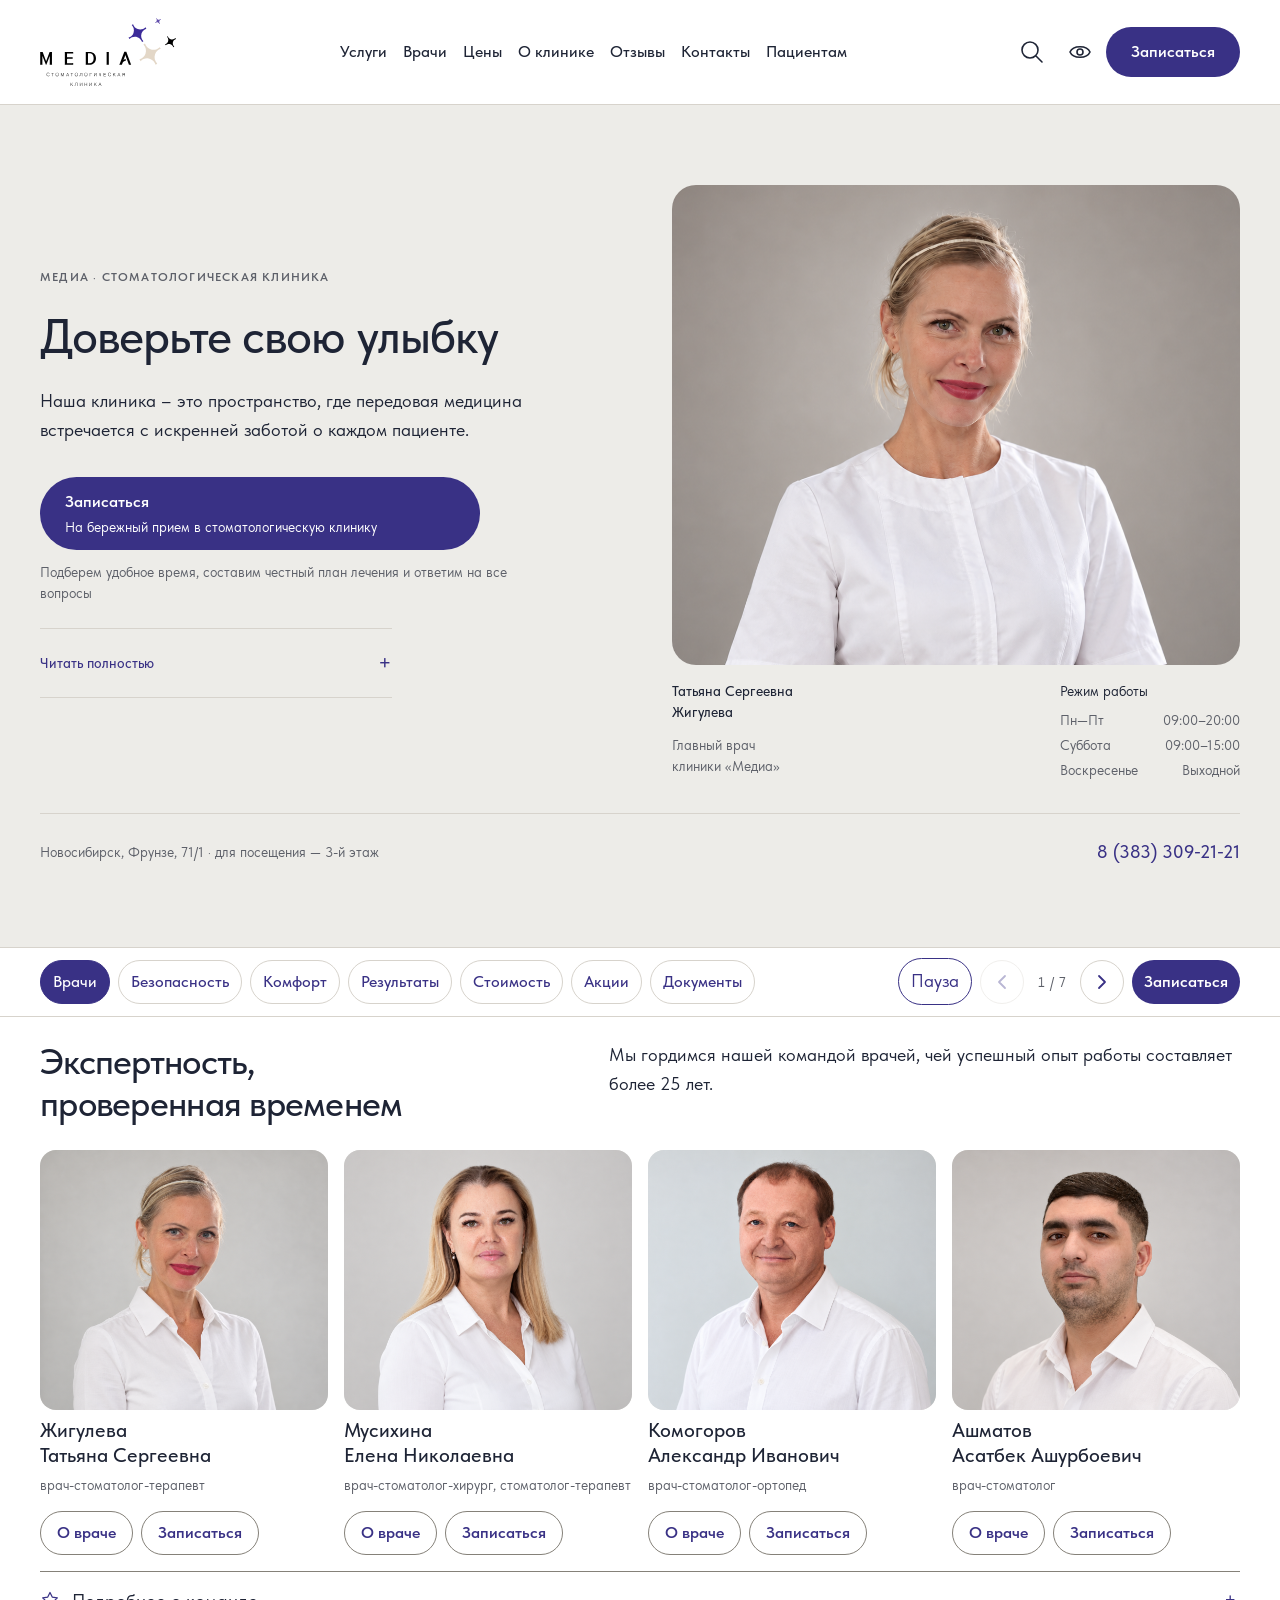
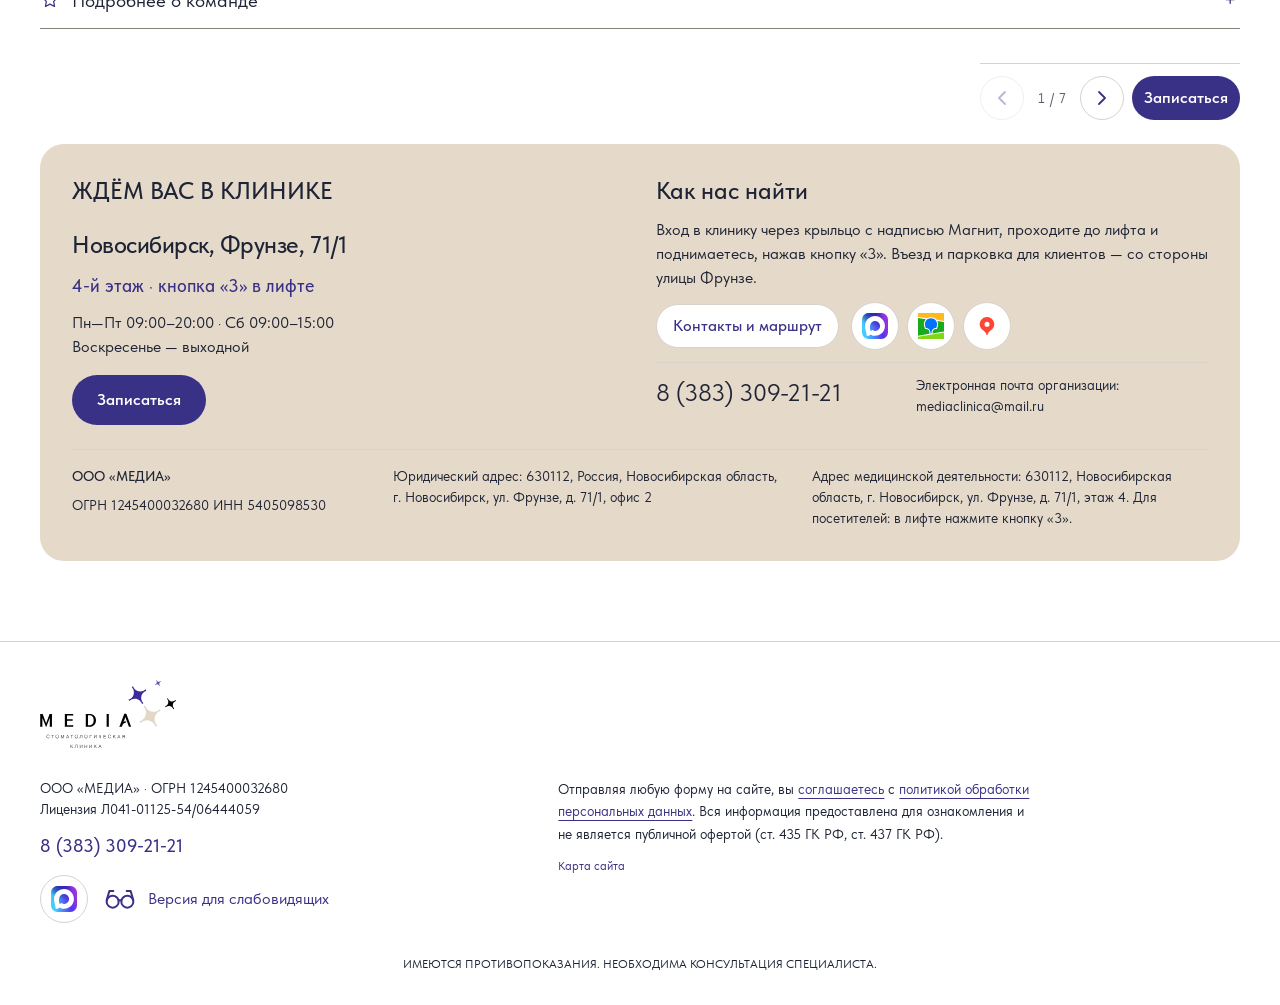
==== commit aaf365e6: "Update homepage slider and doctor details" ====
--- a/index.html
+++ b/index.html
@@ -95,7 +95,7 @@
 
 
 
-<div class="story-deck" id="clinic-sections" aria-label="Разделы клиники"><div class="story-toolbar" hidden=""><div class="container"><div class="story-tabs" aria-label="Разделы клиники"><button class="story-tab" type="button" data-story-target="HP03" id="story-tab-HP03">Врачи</button><button class="story-tab" type="button" data-story-target="HP02" id="story-tab-HP02">Безопасность</button><button class="story-tab" type="button" data-story-target="HP04" id="story-tab-HP04">Комфорт</button><button class="story-tab" type="button" data-story-target="HP05" id="story-tab-HP05">Результаты</button><button class="story-tab" type="button" data-story-target="HP06" id="story-tab-HP06">Стоимость</button><button class="story-tab" type="button" data-story-target="HP07" id="story-tab-HP07">Акции</button><button class="story-tab" type="button" data-story-target="HP08" id="story-tab-HP08">Документы</button></div><div class="story-controls" data-story-controls="top"><button class="icon-button story-arrow" type="button" data-story-prev="" aria-label="Предыдущий раздел"><svg xmlns="http://www.w3.org/2000/svg" viewbox="0 0 24 24" aria-hidden="true" focusable="false"><path d="M15 6l-6 6 6 6" fill="none" stroke="currentColor" stroke-width="1.8" stroke-linecap="round" stroke-linejoin="round"></path></svg></button><span class="story-count" data-story-count="" aria-hidden="true">1 / 7</span><button class="icon-button story-arrow" type="button" data-story-next="" aria-label="Следующий раздел"><svg xmlns="http://www.w3.org/2000/svg" viewbox="0 0 24 24" aria-hidden="true" focusable="false"><path d="M9 6l6 6-6 6" fill="none" stroke="currentColor" stroke-width="1.8" stroke-linecap="round" stroke-linejoin="round"></path></svg></button><button class="button story-book" type="button" data-book="">Записаться</button></div></div></div><div class="story-viewport"><section id="HP03" class="section team-section story-slide" data-story-slide=""><div class="container"><header class="slide-heading"><div class="slide-title"><h2>Экспертность, проверенная временем</h2></div><div class="slide-intro"><p class="block-intro">Мы гордимся нашей командой врачей, чей успешный опыт работы составляет более 25 лет.</p></div></header><div class="slide-main template-doctors"><div class="doctors"><article class="doctor" aria-labelledby="doctor-name-0"><div class="doctor-photo" data-photo><img src="zhiguleva-formal-v2.6.png" alt="Жигулева Татьяна Сергеевна: синтетический деловой портрет по предоставленному фото" class="content-photo"><img src="zhiguleva.webp" alt="Жигулева Татьяна Сергеевна: предоставленный фотореференс" class="alternate content-photo"></div><h3 id="doctor-name-0">Жигулева<br> Татьяна Сергеевна</h3><p class="role">врач-стоматолог-терапевт</p><div class="doctor-actions"><button class="button secondary" data-book data-doctor="Жигулева Татьяна Сергеевна">Записаться</button></div></article><article class="doctor" aria-labelledby="doctor-name-1"><div class="doctor-photo" data-photo><img src="musikhina-formal-v2.6.png" alt="Мусихина Елена Николаевна: синтетический деловой портрет по предоставленному фото" class="content-photo"><img src="musikhina.jpg" alt="Мусихина Елена Николаевна: предоставленный фотореференс" class="alternate content-photo"></div><h3 id="doctor-name-1">Мусихина<br> Елена Николаевна</h3><p class="role">врач-стоматолог-хирург, стоматолог-терапевт</p><div class="doctor-actions"><button class="button secondary" data-book data-doctor="Мусихина Елена Николаевна">Записаться</button></div></article><article class="doctor" aria-labelledby="doctor-name-2"><div class="doctor-photo" data-photo><img src="komogorov-formal-v2.6.png" alt="Комогоров Александр Иванович: синтетический деловой портрет по предоставленному фото" class="content-photo"><img src="komogorov.jpg" alt="Комогоров Александр Иванович: предоставленный фотореференс" class="alternate content-photo"></div><h3 id="doctor-name-2">Комогоров<br> Александр Иванович</h3><p class="role">врач-стоматолог-ортопед</p><div class="doctor-actions"><button class="button secondary" data-book data-doctor="Комогоров Александр Иванович">Записаться</button></div></article><article class="doctor" aria-labelledby="doctor-name-3"><div class="doctor-photo" data-photo><img src="ashmatov-formal-v2.6.png" alt="Ашматов Асатбек Ашурбоевич: синтетический деловой портрет по предоставленному фото" class="content-photo"><img src="ashmatov.jpg" alt="Ашматов Асатбек Ашурбоевич: предоставленный фотореференс" class="alternate content-photo"></div><h3 id="doctor-name-3">Ашматов<br> Асатбек Ашурбоевич</h3><p class="role">врач-стоматолог</p><div class="doctor-actions"><button class="button secondary" data-book data-doctor="Ашматов Асатбек Ашурбоевич">Записаться</button></div></article></div><details class="team-details"><summary data-collapsible-label="Подробнее о команде" class="disclosure-row"><img src="bullet-expertise.svg" alt="" class="bullet-icon disclosure-icon"><span class="disclosure-label">Подробнее о команде</span><span class="disclosure-symbol" aria-hidden="true">+</span></summary><ul class="bullet-list"><li><img src="bullet-expertise.svg" class="bullet-icon" alt=""><div class="bullet-text">Высокая квалификация: наши специалисты регулярно проходят стажировки и владеют самыми современными методиками лечения.</div></li><li><img src="bullet-expertise.svg" class="bullet-icon" alt=""><div class="bullet-text">Индивидуальный подход: мы не предлагаем шаблонных решений — для каждого пациента разрабатывается персональный, понятный и честный план лечения.</div></li><li><img src="bullet-expertise.svg" class="bullet-icon" alt=""><div class="bullet-text">Преемственность и наставничество: наши ведущие эксперты не просто лечат, но и передают свой многолетний опыт коллегам, формируя единый высочайший стандарт качества в клинике.</div></li><li><img src="bullet-expertise.svg" class="bullet-icon" alt=""><div class="bullet-text">Доверие поколений: за 25 лет работы наши первые пациенты уже приводят к нам своих взрослых детей и внуков, доверяя «Медиа» самое ценное — здоровье своей семьи.</div></li></ul></details></div></div></section>
+<div class="story-deck" id="clinic-sections" aria-label="Разделы клиники"><div class="story-toolbar" hidden=""><div class="container"><div class="story-tabs" aria-label="Разделы клиники"><button class="story-tab" type="button" data-story-target="HP03" id="story-tab-HP03">Врачи</button><button class="story-tab" type="button" data-story-target="HP02" id="story-tab-HP02">Безопасность</button><button class="story-tab" type="button" data-story-target="HP04" id="story-tab-HP04">Комфорт</button><button class="story-tab" type="button" data-story-target="HP05" id="story-tab-HP05">Результаты</button><button class="story-tab" type="button" data-story-target="HP06" id="story-tab-HP06">Стоимость</button><button class="story-tab" type="button" data-story-target="HP07" id="story-tab-HP07">Акции</button><button class="story-tab" type="button" data-story-target="HP08" id="story-tab-HP08">Документы</button></div><div class="story-controls" data-story-controls="top"><button class="story-play" type="button" data-story-play aria-pressed="false">Пауза</button><button class="icon-button story-arrow" type="button" data-story-prev="" aria-label="Предыдущий раздел"><svg xmlns="http://www.w3.org/2000/svg" viewbox="0 0 24 24" aria-hidden="true" focusable="false"><path d="M15 6l-6 6 6 6" fill="none" stroke="currentColor" stroke-width="1.8" stroke-linecap="round" stroke-linejoin="round"></path></svg></button><span class="story-count" data-story-count="" aria-hidden="true">1 / 7</span><button class="icon-button story-arrow" type="button" data-story-next="" aria-label="Следующий раздел"><svg xmlns="http://www.w3.org/2000/svg" viewbox="0 0 24 24" aria-hidden="true" focusable="false"><path d="M9 6l6 6-6 6" fill="none" stroke="currentColor" stroke-width="1.8" stroke-linecap="round" stroke-linejoin="round"></path></svg></button><button class="button story-book" type="button" data-book="">Записаться</button></div></div></div><div class="story-viewport"><section id="HP03" class="section team-section story-slide" data-story-slide=""><div class="container"><header class="slide-heading"><div class="slide-title"><h2>Экспертность, проверенная временем</h2></div><div class="slide-intro"><p class="block-intro">Мы гордимся нашей командой врачей, чей успешный опыт работы составляет более 25 лет.</p></div></header><div class="slide-main template-doctors"><div class="doctors"><article class="doctor" aria-labelledby="doctor-name-0"><div class="doctor-photo" data-photo><img src="zhiguleva-formal-v2.6.png" alt="Жигулева Татьяна Сергеевна: синтетический деловой портрет по предоставленному фото" class="content-photo"><img src="zhiguleva.webp" alt="Жигулева Татьяна Сергеевна: предоставленный фотореференс" class="alternate content-photo"></div><h3 id="doctor-name-0">Жигулева<br> Татьяна Сергеевна</h3><p class="role">врач-стоматолог-терапевт</p><div class="doctor-actions"><button type="button" class="button secondary" data-profile-dialog="zhiguleva-dialog-0">О враче</button><button class="button secondary" data-book data-doctor="Жигулева Татьяна Сергеевна">Записаться</button></div></article><article class="doctor" aria-labelledby="doctor-name-1"><div class="doctor-photo" data-photo><img src="musikhina-formal-v2.6.png" alt="Мусихина Елена Николаевна: синтетический деловой портрет по предоставленному фото" class="content-photo"><img src="musikhina.jpg" alt="Мусихина Елена Николаевна: предоставленный фотореференс" class="alternate content-photo"></div><h3 id="doctor-name-1">Мусихина<br> Елена Николаевна</h3><p class="role">врач-стоматолог-хирург, стоматолог-терапевт</p><div class="doctor-actions"><button type="button" class="button secondary" data-profile-dialog="musikhina-dialog-0">О враче</button><button class="button secondary" data-book data-doctor="Мусихина Елена Николаевна">Записаться</button></div></article><article class="doctor" aria-labelledby="doctor-name-2"><div class="doctor-photo" data-photo><img src="komogorov-formal-v2.6.png" alt="Комогоров Александр Иванович: синтетический деловой портрет по предоставленному фото" class="content-photo"><img src="komogorov.jpg" alt="Комогоров Александр Иванович: предоставленный фотореференс" class="alternate content-photo"></div><h3 id="doctor-name-2">Комогоров<br> Александр Иванович</h3><p class="role">врач-стоматолог-ортопед</p><div class="doctor-actions"><button type="button" class="button secondary" data-profile-dialog="komogorov-dialog-0">О враче</button><button class="button secondary" data-book data-doctor="Комогоров Александр Иванович">Записаться</button></div></article><article class="doctor" aria-labelledby="doctor-name-3"><div class="doctor-photo" data-photo><img src="ashmatov-formal-v2.6.png" alt="Ашматов Асатбек Ашурбоевич: синтетический деловой портрет по предоставленному фото" class="content-photo"><img src="ashmatov.jpg" alt="Ашматов Асатбек Ашурбоевич: предоставленный фотореференс" class="alternate content-photo"></div><h3 id="doctor-name-3">Ашматов<br> Асатбек Ашурбоевич</h3><p class="role">врач-стоматолог</p><div class="doctor-actions"><button type="button" class="button secondary" data-profile-dialog="ashmatov-dialog-0">О враче</button><button class="button secondary" data-book data-doctor="Ашматов Асатбек Ашурбоевич">Записаться</button></div></article></div><details class="team-details"><summary data-collapsible-label="Подробнее о команде" class="disclosure-row"><img src="bullet-expertise.svg" alt="" class="bullet-icon disclosure-icon"><span class="disclosure-label">Подробнее о команде</span><span class="disclosure-symbol" aria-hidden="true">+</span></summary><ul class="bullet-list"><li><img src="bullet-expertise.svg" class="bullet-icon" alt=""><div class="bullet-text">Высокая квалификация: наши специалисты регулярно проходят стажировки и владеют самыми современными методиками лечения.</div></li><li><img src="bullet-expertise.svg" class="bullet-icon" alt=""><div class="bullet-text">Индивидуальный подход: мы не предлагаем шаблонных решений — для каждого пациента разрабатывается персональный, понятный и честный план лечения.</div></li><li><img src="bullet-expertise.svg" class="bullet-icon" alt=""><div class="bullet-text">Преемственность и наставничество: наши ведущие эксперты не просто лечат, но и передают свой многолетний опыт коллегам, формируя единый высочайший стандарт качества в клинике.</div></li><li><img src="bullet-expertise.svg" class="bullet-icon" alt=""><div class="bullet-text">Доверие поколений: за 25 лет работы наши первые пациенты уже приводят к нам своих взрослых детей и внуков, доверяя «Медиа» самое ценное — здоровье своей семьи.</div></li></ul></details></div></div></section>
 
 
 
@@ -263,295 +263,295 @@
 
 
 
-</div><div class="copy slide-copy"><ul class="bullet-list"><li class="disclosure-item"><div class="bullet-text"><details class="point-details"><summary data-collapsible-label="Стерильная чистота:" class="disclosure-row"><img src="bullet-shield.svg" class="bullet-icon disclosure-icon" alt=""><span class="disclosure-label">Стерильная чистота:</span><span class="disclosure-symbol" aria-hidden="true">+</span></summary><p>использование сертифицированного оборудования нового поколения и одноразовых расходных материалов для каждого пациента.</p></details></div></li><li class="disclosure-item"><div class="bullet-text"><details class="point-details"><summary data-collapsible-label="Многоступенчатый контроль:" class="disclosure-row"><img src="bullet-shield.svg" class="bullet-icon disclosure-icon" alt=""><span class="disclosure-label">Многоступенчатый контроль:</span><span class="disclosure-symbol" aria-hidden="true">+</span></summary><p>каждый инструмент проходит полный цикл дезинфекции и запечатывается в индивидуальный крафт-пакет, который вскрывается строго при вас.</p></details></div></li></ul><a class="text-link" href="patients.html">Информация для пациентов </a></div></div></div></section>
-
-
-
-
-
-
-
-
-
-
-
-
-
-
-
-
-
-
-
-
-
-
-
-
-
-
-
-
-
-
-
-
-
-
-
-
-
-
-
-
-
-
-
-
-
-
-
-
-
-
-
-
-
-
-
-
-
-
-
-
-
-
-
-
-
-
-
-
-
-
-
-<section id="HP04" class="section comfort story-slide" data-story-slide=""><div class="container"><header class="slide-heading"><div class="slide-title"><h2>Безупречный комфорт на пути к идеальной улыбке</h2></div><div class="slide-intro"><p class="block-intro">В стоматологической клинике «Медиа» мы продумали каждую деталь, чтобы вы забыли о стрессе и наслаждались процессом преображения:</p></div></header><div class="slide-main template-standard"><figure class="section-visual media-figure media-figure--photo" data-crop="room"><img src="room-concept-color-v2.5.png" alt="Иллюстративный концепт спокойной атмосферы приёма" class="content-photo"></figure><div class="copy slide-copy"><ul class="bullet-list"><li class="disclosure-item"><div class="bullet-text"><details class="point-details"><summary data-collapsible-label="Лечение без боли и страха:" class="disclosure-row"><img src="bullet-comfort.svg" class="bullet-icon disclosure-icon" alt=""><span class="disclosure-label">Лечение без боли и страха:</span><span class="disclosure-symbol" aria-hidden="true">+</span></summary><p>применяем передовые гипоаллергенные анестетики индивидуального подбора. Вы не почувствуете даже укола!</p></details></div></li><li class="disclosure-item"><div class="bullet-text"><details class="point-details"><summary data-collapsible-label="Моделируем вашу будущую улыбку!" class="disclosure-row"><img src="bullet-comfort.svg" class="bullet-icon disclosure-icon" alt=""><span class="disclosure-label">Моделируем вашу будущую улыбку!</span><span class="disclosure-symbol" aria-hidden="true">+</span></summary><p>Вы сможете оценить и согласовать форму и цвет зубов еще до начала лечения.</p></details></div></li><li class="disclosure-item"><div class="bullet-text"><details class="point-details"><summary data-collapsible-label="Атмосфера релакса:" class="disclosure-row"><img src="bullet-comfort.svg" class="bullet-icon disclosure-icon" alt=""><span class="disclosure-label">Атмосфера релакса:</span><span class="disclosure-symbol" aria-hidden="true">+</span></summary><p>забудьте о «больничной» обстановке. Эргономичные анатомические кресла, приятный интерьер и возможность отвлечься за просмотром видеофильмов во время процедур.</p></details></div></li><li class="disclosure-item"><div class="bullet-text"><details class="point-details"><summary data-collapsible-label="Ценим ваше время:" class="disclosure-row"><img src="bullet-comfort.svg" class="bullet-icon disclosure-icon" alt=""><span class="disclosure-label">Ценим ваше время:</span><span class="disclosure-symbol" aria-hidden="true">+</span></summary><p>прием ведется строго по записи, без очередей и ожидания. Мы всегда на связи, чтобы напомнить о визите.</p></details></div></li></ul></div></div></div></section>
-
-
-
-
-
-
-
-
-
-
-
-
-
-
-
-
-
-
-
-
-
-
-
-
-
-
-
-
-
-
-
-
-
-
-
-
-
-
-
-
-
-
-
-
-
-
-
-
-
-
-
-
-
-
-
-
-
-
-
-
-
-
-
-
-
-
-
-
-
-
-
-<section id="HP05" class="section results story-slide" data-story-slide=""><div class="container"><header class="slide-heading"><div class="slide-title"><h2>Результаты преображений: улыбки, которые меняют жизнь</h2></div><div class="slide-intro"><p class="block-intro">За каждой работой — ювелирная точность, восстановленное здоровье и абсолютная уверенность пациента в себе:</p></div></header><div class="slide-main template-standard"><figure class="section-visual media-figure media-figure--photo" data-crop="smile"><img src="smile-concept-color-v2.5.png" alt="Иллюстрация эстетики улыбки; не документальный результат лечения пациента" class="content-photo"></figure><div class="results-content slide-copy"><ul class="bullet-list"><li class="disclosure-item"><div class="bullet-text"><details class="point-details"><summary data-collapsible-label="Керамические виниры:" class="disclosure-row"><img src="bullet-smile.svg" class="bullet-icon disclosure-icon" alt=""><span class="disclosure-label">Керамические виниры:</span><span class="disclosure-symbol" aria-hidden="true">+</span></summary><p>исправление формы, маскировка сколов и создание естественного цвета, который не потускнеет со временем.</p></details></div></li><li class="disclosure-item"><div class="bullet-text"><details class="point-details"><summary data-collapsible-label="Художественная реставрация:" class="disclosure-row"><img src="bullet-smile.svg" class="bullet-icon disclosure-icon" alt=""><span class="disclosure-label">Художественная реставрация:</span><span class="disclosure-symbol" aria-hidden="true">+</span></summary><p>незаметное восстановление зубов после кариеса материалами премиум-класса.</p></details></div></li><li class="disclosure-item"><div class="bullet-text"><details class="point-details"><summary data-collapsible-label="Безопасное отбеливание:" class="disclosure-row"><img src="bullet-smile.svg" class="bullet-icon disclosure-icon" alt=""><span class="disclosure-label">Безопасное отбеливание:</span><span class="disclosure-symbol" aria-hidden="true">+</span></summary><p>бережное осветление эмали до 8 оттенков без повышения чувствительности.</p></details></div></li></ul></div></div></div></section>
-
-
-
-
-
-
-
-
-
-
-
-
-
-
-
-
-
-
-
-
-
-
-
-
-
-
-
-
-
-
-
-
-
-
-
-
-
-
-
-
-
-
-
-
-
-
-
-
-
-
-
-
-
-
-
-
-
-
-
-
-
-
-
-
-
-
-
-
-
-
-
-<section id="HP06" class="section transparency information story-slide" data-story-slide=""><div class="container"><header class="slide-heading"><div class="slide-title"><h2>Честная медицина: прозрачность и открытость</h2></div><div class="slide-intro"><p class="block-intro">Мы ценим ваше доверие и строим отношения на принципах открытости. В стоматологической клинике «Медиа» вы защищены от скрытых доплат:</p></div></header><div class="slide-main template-standard"><aside class="price-panel section-visual media-figure media-figure--panel"><h3>Понятная стоимость.<br>Открытый прайс.</h3><div class="panel-links"><a class="panel-link" href="#HP03">Врачи </a><a class="panel-link" href="prices.html">Прайс</a><a class="panel-link" href="reviews.html">Отзывы пациентов </a><a class="panel-link" href="patients.html#paid">Правила оказания платных услуг </a></div></aside><div class="copy slide-copy"><ul class="bullet-list"><li class="disclosure-item"><div class="bullet-text"><details class="point-details"><summary data-collapsible-label="Фиксированная стоимость:" class="disclosure-row"><img src="bullet-transparency.svg" class="bullet-icon disclosure-icon" alt=""><span class="disclosure-label">Фиксированная стоимость:</span><span class="disclosure-symbol" aria-hidden="true">+</span></summary><p>цена фиксируется в официальном плане лечения до начала любых манипуляций. Она не изменится, даже если курс лечения займет несколько месяцев.</p></details></div></li><li class="disclosure-item"><div class="bullet-text"><details class="point-details"><summary data-collapsible-label="Поэтапная оплата:" class="disclosure-row"><img src="bullet-transparency.svg" class="bullet-icon disclosure-icon" alt=""><span class="disclosure-label">Поэтапная оплата:</span><span class="disclosure-symbol" aria-hidden="true">+</span></summary><p>вам не нужно оплачивать всё лечение сразу. Мы предлагаем удобную оплату по факту выполненных работ или комфортные условия рассрочки.</p></details></div></li><li class="disclosure-item"><div class="bullet-text"><details class="point-details"><summary data-collapsible-label="Никаких лишних услуг:" class="disclosure-row"><img src="bullet-transparency.svg" class="bullet-icon disclosure-icon" alt=""><span class="disclosure-label">Никаких лишних услуг:</span><span class="disclosure-symbol" aria-hidden="true">+</span></summary><p>наши врачи с 25-летним опытом назначают только то, что действительно необходимо для здоровья и эстетики вашей улыбки. Каждое действие аргументировано.</p></details></div></li></ul></div></div></div></section>
-
-
-
-
-
-
-
-
-
-
-
-
-
-
-
-
-
-
-
-
-
-
-
-
-
-
-
-
-
-
-
-
-
-
-
-
-
-
-
-
-
-
-
-
-
-
-
-
-
-
-
-
-
-
-
-
-
-
-
-
-
-
-
-
-
-
-
-
-
-
-
-<section id="HP07" class="section offers story-slide" data-story-slide=""><div class="container"><header class="slide-heading"><div class="slide-title"><h2>Акции</h2></div><div class="slide-intro"><p class="offers-intro">Мы хотим, чтобы ваше знакомство со стоматологической клиникой «Медиа» было максимально приятным и выгодным:</p></div></header><div class="slide-main template-offers"><div class="offer-list"><article class="offer" data-offer-card="1"><figure class="offer-visual"><img class="offer-image content-photo" src="safety-concept-color-v2.5.png" alt="Иллюстрация предложения клиники"></figure><div class="offer-copy"><h3>Профессиональная гигиена</h3><details class="offer-details"><summary data-collapsible-label="Тест-драйв на профилактику:" aria-label="Тест-драйв на профилактику: — раскрыть условия" class="disclosure-row disclosure-plain"><span class="disclosure-label">Тест-драйв на профилактику:</span><span class="disclosure-symbol" aria-hidden="true">+</span></summary><p class="offer-short">Профессиональная гигиена</p><p>Специальные выгодные условия на комплексную профессиональную гигиену для всех! Познакомьтесь с нашими стандартами бережного ухода и оцените чистоту и свежесть с первого визита</p></details><details class="offer-details"><summary data-collapsible-label="Комплексная гигиена «Все включено»:" aria-label="Комплексная гигиена «Все включено»: — раскрыть условия" class="disclosure-row disclosure-plain"><span class="disclosure-label">Комплексная гигиена «Все включено»:</span><span class="disclosure-symbol" aria-hidden="true">+</span></summary><p class="offer-short">Очищение + ProfiFlex + фторирование</p><p>Бережное ультразвуковое очищение + ProfiFlex + фторирование по специальной фиксированной цене 4599 ₽ для новых пациентов</p></details><div class="offer-bottom"><div class="price-stack"><span class="price-context">Комплексная гигиена «Все включено»</span><strong>4 599 ₽</strong></div><button class="button" data-book data-doctor="" data-offer="Профессиональная гигиена — тест-драйв и «Все включено»">Записаться </button></div></div></article><article class="offer" data-offer-card="2"><figure class="offer-visual"><img class="offer-image content-photo" src="offer-restoration-color-v2.5.png" alt="Иллюстрация предложения клиники"></figure><div class="offer-copy"><h3>Тест-драйв «Лечение без страха»:</h3><details class="offer-details"><summary data-collapsible-label="Первое лечение кариеса" aria-label="Первое лечение кариеса — раскрыть подробности" class="disclosure-row disclosure-plain"><span class="disclosure-label">Первое лечение кариеса</span><span class="disclosure-symbol" aria-hidden="true">+</span></summary><p>Скидка 20% на лечение вашего первого кариеса! Оцените безупречное качество премиальных пломбировочных материалов, абсолютное отсутствие боли и экспертность врачей с 25-летним опытом по максимально привлекательной цене.</p></details><div class="offer-bottom"><div class="price-stack"><strong>−20%</strong></div><button class="button" data-book data-doctor="" data-offer="Тест-драйв «Лечение без страха»:">Записаться </button></div></div></article><article class="offer" aria-describedby="whitening-restriction" data-offer-card="3"><figure class="offer-visual"><img class="offer-image content-photo" src="smile-concept-color-v2.5.png" alt="Иллюстрация предложения клиники"></figure><div class="offer-copy"><h3>Тест-драйв «Белоснежная улыбка»:</h3><details class="offer-details"><summary data-collapsible-label="Экспресс-отбеливание" aria-label="Экспресс-отбеливание — раскрыть подробности" class="disclosure-row disclosure-plain"><span class="disclosure-label">Экспресс-отбеливание</span><span class="disclosure-symbol" aria-hidden="true">+</span></summary><p>Профессиональное экспресс отбеливание зоны улыбки по фиксированной цене в честь открытия 10999 ₽ вместо 17000 ₽. Попробуйте бережное осветление эмали, чтобы получить мгновенный результат!</p></details><p class="offer-restriction" id="whitening-restriction">*Имеются противопоказания. Необходима консультация специалиста.</p><div class="offer-bottom"><div class="price-stack"><del>17 000 ₽</del><strong>10 999 ₽</strong></div><button class="button" data-book data-doctor="" data-offer="Тест-драйв «Белоснежная улыбка»:">Записаться </button></div></div></article></div></div></div></section><section id="HP08" class="section official story-slide" data-story-slide=""><div class="container"><header class="slide-heading"><div class="slide-title"><h2>Официально и надежно</h2></div><div class="slide-intro"><p class="official-intro">Стоматологическая клиника «Медиа» работает строго в правовом поле. Мы гарантируем абсолютную прозрачность и юридическую чистоту:</p></div></header><div class="slide-main template-standard"><aside class="license-panel section-visual media-figure media-figure--panel"><span>ООО «МЕДИА»</span><h3>Лицензия на медицинскую деятельность</h3><p>Л041-01125-54/06444059<br>от 04.09.2026</p><p>Министерство здравоохранения<br>Новосибирской области</p><a class="panel-link" href="patients.html#license">Открыть выписку PDF </a><a class="panel-link" href="patients.html">Обязательная информация </a></aside><div class="copy slide-copy"><ul class="bullet-list"><li class="disclosure-item"><div class="bullet-text"><details class="point-details"><summary data-collapsible-label="Официальная лицензия:" class="disclosure-row"><img src="bullet-document.svg" class="bullet-icon disclosure-icon" alt=""><span class="disclosure-label">Официальная лицензия:</span><span class="disclosure-symbol" aria-hidden="true">+</span></summary><p>Наша деятельность полностью лицензирована Министерством здравоохранения. Ознакомиться с полным текстом лицензии и приложений вы можете в клинике или скачав PDF-документ прямо на сайте.</p></details></div></li><li class="disclosure-item"><div class="bullet-text"><details class="point-details"><summary data-collapsible-label="Сертификаты качества:" class="disclosure-row"><img src="bullet-document.svg" class="bullet-icon disclosure-icon" alt=""><span class="disclosure-label">Сертификаты качества:</span><span class="disclosure-symbol" aria-hidden="true">+</span></summary><p>Все используемые материалы (от пломбировочных масс до премиальных виниров) имеют государственные сертификаты соответствия.</p></details></div></li><li class="disclosure-item"><div class="bullet-text"><details class="point-details"><summary data-collapsible-label="Налоговый вычет:" class="disclosure-row"><img src="bullet-document.svg" class="bullet-icon disclosure-icon" alt=""><span class="disclosure-label">Налоговый вычет:</span><span class="disclosure-symbol" aria-hidden="true">+</span></summary><p>Мы подготавливаем полный пакет документов для оформления налогового вычета за медицинские услуги. Заботьтесь о здоровье и возвращайте свои деньги!</p></details></div></li></ul></div></div></div></section></div><div class="story-bottom container" hidden=""><div class="story-controls" data-story-controls="bottom"><button class="icon-button story-arrow" type="button" data-story-prev="" aria-label="Предыдущий раздел"><svg xmlns="http://www.w3.org/2000/svg" viewbox="0 0 24 24" aria-hidden="true" focusable="false"><path d="M15 6l-6 6 6 6" fill="none" stroke="currentColor" stroke-width="1.8" stroke-linecap="round" stroke-linejoin="round"></path></svg></button><span class="story-count" data-story-count="" aria-hidden="true">1 / 7</span><button class="icon-button story-arrow" type="button" data-story-next="" aria-label="Следующий раздел"><svg xmlns="http://www.w3.org/2000/svg" viewbox="0 0 24 24" aria-hidden="true" focusable="false"><path d="M9 6l6 6-6 6" fill="none" stroke="currentColor" stroke-width="1.8" stroke-linecap="round" stroke-linejoin="round"></path></svg></button><button class="button story-book" type="button" data-book="">Записаться</button></div></div><p class="story-sr-only" data-story-status="" aria-live="polite" aria-atomic="true"></p></div><section class="section contacts-section" aria-label="Ждём вас в клинике"><div class="container"><div class="contact" id="contact"><div class="contact-primary"><span>ЖДЁМ ВАС В КЛИНИКЕ</span><h2>Новосибирск, Фрунзе, 71/1</h2><p class="floor">4-й этаж · кнопка «3» в лифте</p><p>Пн—Пт 09:00–20:00 · Сб 09:00–15:00<br>Воскресенье — выходной</p><div class="contact-actions"><button class="button" data-book data-doctor="" data-offer="">Записаться </button></div></div><div class="contact-side"><h3>Как нас найти</h3><p>Вход в клинику через крыльцо с надписью Магнит, проходите до лифта и поднимаетесь, нажав кнопку «3». Въезд и парковка для клиентов — со стороны улицы Фрунзе.</p><div class="contact-route-actions"><a class="text-link" href="contacts.html">Контакты и маршрут </a><div class="service-icons"><button class="social-circle" data-service-pending="MAX" aria-label="MAX: ссылка будет добавлена"><img src="MAX.svg" alt=""></button><button class="social-circle" data-service-pending="2ГИС" aria-label="2ГИС: ссылка будет добавлена"><img src="2gis.svg" alt=""></button><button class="social-circle" data-service-pending="Яндекс Карты" aria-label="Яндекс Карты: ссылка будет добавлена"><img src="yandex-maps.svg" alt=""></button></div></div><div class="contact-direct"><p class="contact-phone"><a href="tel:+73833092121">8 (383) 309-21-21</a></p><p>Электронная почта организации:<br><a href="mailto:mediaclinica@mail.ru">mediaclinica@mail.ru</a></p></div></div><div class="contact-requisites" aria-label="Реквизиты организации"><div class="requisites-identity"><p class="requisites-name">ООО «МЕДИА»</p><p>ОГРН 1245400032680 ИНН 5405098530</p></div><p>Юридический адрес: 630112, Россия, Новосибирская область, г. Новосибирск, ул. Фрунзе, д. 71/1, офис 2</p><p>Адрес медицинской деятельности: 630112, Новосибирская область, г. Новосибирск, ул. Фрунзе, д. 71/1, этаж 4. Для посетителей: в лифте нажмите кнопку «3».</p></div></div></div></section></main>
+</div><div class="copy slide-copy"><ul class="bullet-list"><li class="disclosure-item"><div class="bullet-text"><p class="visible-point"><strong>Стерильная чистота.</strong> использование сертифицированного оборудования нового поколения и одноразовых расходных материалов для каждого пациента.</p></div></li><li class="disclosure-item"><div class="bullet-text"><p class="visible-point"><strong>Многоступенчатый контроль.</strong> каждый инструмент проходит полный цикл дезинфекции и запечатывается в индивидуальный крафт-пакет, который вскрывается строго при вас.</p></div></li></ul><a class="text-link" href="patients.html">Информация для пациентов </a></div></div></div></section>
+
+
+
+
+
+
+
+
+
+
+
+
+
+
+
+
+
+
+
+
+
+
+
+
+
+
+
+
+
+
+
+
+
+
+
+
+
+
+
+
+
+
+
+
+
+
+
+
+
+
+
+
+
+
+
+
+
+
+
+
+
+
+
+
+
+
+
+
+
+
+
+<section id="HP04" class="section comfort story-slide" data-story-slide=""><div class="container"><header class="slide-heading"><div class="slide-title"><h2>Безупречный комфорт на пути к идеальной улыбке</h2></div><div class="slide-intro"><p class="block-intro">В стоматологической клинике «Медиа» мы продумали каждую деталь, чтобы лечение проходило в спокойной и комфортной обстановке.</p></div></header><div class="slide-main template-standard"><figure class="section-visual media-figure media-figure--photo" data-crop="room"><img src="room-concept-color-v2.5.png" alt="Иллюстративный концепт спокойной атмосферы приёма" class="content-photo"></figure><div class="copy slide-copy"><ul class="bullet-list"><li class="disclosure-item"><div class="bullet-text"><p class="visible-point"><strong>Лечение без страха.</strong> Индивидуально подбираем современные анестетики, чтобы минимизировать неприятные ощущения.</p></div></li><li class="disclosure-item"><div class="bullet-text"><p class="visible-point"><strong>Моделируем вашу улыбку.</strong> Вы сможете заранее оценить и согласовать форму и цвет зубов.</p></div></li><li class="disclosure-item"><div class="bullet-text"><p class="visible-point"><strong>Атмосфера релакса.</strong> Удобные анатомические кресла, уютный интерьер и просмотр фильмов во время процедур.</p></div></li><li class="disclosure-item"><div class="bullet-text"><p class="visible-point"><strong>Ценим ваше время.</strong> Принимаем по записи, без лишнего ожидания, и напоминаем о предстоящем визите.</p></div></li></ul></div></div></div></section>
+
+
+
+
+
+
+
+
+
+
+
+
+
+
+
+
+
+
+
+
+
+
+
+
+
+
+
+
+
+
+
+
+
+
+
+
+
+
+
+
+
+
+
+
+
+
+
+
+
+
+
+
+
+
+
+
+
+
+
+
+
+
+
+
+
+
+
+
+
+
+
+<section id="HP05" class="section results story-slide" data-story-slide=""><div class="container"><header class="slide-heading"><div class="slide-title"><h2>Результаты преображений: улыбки, которые меняют жизнь</h2></div><div class="slide-intro"><p class="block-intro">За каждой работой — ювелирная точность, восстановленное здоровье и абсолютная уверенность пациента в себе:</p></div></header><div class="slide-main template-standard"><figure class="section-visual media-figure media-figure--photo" data-crop="smile"><img src="smile-concept-color-v2.5.png" alt="Иллюстрация эстетики улыбки; не документальный результат лечения пациента" class="content-photo"></figure><div class="results-content slide-copy"><ul class="bullet-list"><li class="disclosure-item"><div class="bullet-text"><p class="visible-point"><strong>Керамические виниры.</strong> исправление формы, маскировка сколов и создание естественного цвета, который не потускнеет со временем.</p></div></li><li class="disclosure-item"><div class="bullet-text"><p class="visible-point"><strong>Художественная реставрация.</strong> незаметное восстановление зубов после кариеса материалами премиум-класса.</p></div></li><li class="disclosure-item"><div class="bullet-text"><p class="visible-point"><strong>Безопасное отбеливание.</strong> бережное осветление эмали до 8 оттенков без повышения чувствительности.</p></div></li></ul></div></div></div></section>
+
+
+
+
+
+
+
+
+
+
+
+
+
+
+
+
+
+
+
+
+
+
+
+
+
+
+
+
+
+
+
+
+
+
+
+
+
+
+
+
+
+
+
+
+
+
+
+
+
+
+
+
+
+
+
+
+
+
+
+
+
+
+
+
+
+
+
+
+
+
+
+<section id="HP06" class="section transparency information story-slide" data-story-slide=""><div class="container"><header class="slide-heading"><div class="slide-title"><h2>Честная медицина: прозрачность и открытость</h2></div><div class="slide-intro"><p class="block-intro">Мы ценим ваше доверие и строим отношения на принципах открытости. В стоматологической клинике «Медиа» вы защищены от скрытых доплат:</p></div></header><div class="slide-main template-standard"><aside class="price-panel section-visual media-figure media-figure--panel"><h3>Понятная стоимость.<br>Открытый прайс.</h3><div class="panel-links"><a class="panel-link" href="#HP03">Врачи </a><a class="panel-link" href="prices.html">Прайс</a><a class="panel-link" href="reviews.html">Отзывы пациентов </a><a class="panel-link" href="patients.html#paid">Правила оказания платных услуг </a></div></aside><div class="copy slide-copy"><ul class="bullet-list"><li class="disclosure-item"><div class="bullet-text"><p class="visible-point"><strong>Фиксированная стоимость.</strong> цена фиксируется в официальном плане лечения до начала любых манипуляций. Она не изменится, даже если курс лечения займет несколько месяцев.</p></div></li><li class="disclosure-item"><div class="bullet-text"><p class="visible-point"><strong>Поэтапная оплата.</strong> вам не нужно оплачивать всё лечение сразу. Мы предлагаем удобную оплату по факту выполненных работ или комфортные условия рассрочки.</p></div></li><li class="disclosure-item"><div class="bullet-text"><p class="visible-point"><strong>Никаких лишних услуг.</strong> наши врачи с 25-летним опытом назначают только то, что действительно необходимо для здоровья и эстетики вашей улыбки. Каждое действие аргументировано.</p></div></li></ul></div></div></div></section>
+
+
+
+
+
+
+
+
+
+
+
+
+
+
+
+
+
+
+
+
+
+
+
+
+
+
+
+
+
+
+
+
+
+
+
+
+
+
+
+
+
+
+
+
+
+
+
+
+
+
+
+
+
+
+
+
+
+
+
+
+
+
+
+
+
+
+
+
+
+
+
+<section id="HP07" class="section offers story-slide" data-story-slide=""><div class="container"><header class="slide-heading"><div class="slide-title"><h2>Акции</h2></div><div class="slide-intro"><p class="offers-intro">Мы хотим, чтобы ваше знакомство со стоматологической клиникой «Медиа» было максимально приятным и выгодным:</p></div></header><div class="slide-main template-offers"><div class="offer-list"><article class="offer" data-offer-card="1"><figure class="offer-visual"><img class="offer-image content-photo" src="safety-concept-color-v2.5.png" alt="Иллюстрация предложения клиники"></figure><div class="offer-copy"><h3>Профессиональная гигиена</h3><details class="offer-details"><summary data-collapsible-label="Тест-драйв на профилактику:" aria-label="Тест-драйв на профилактику: — раскрыть условия" class="disclosure-row disclosure-plain"><span class="disclosure-label">Тест-драйв на профилактику:</span><span class="disclosure-symbol" aria-hidden="true">+</span></summary><p class="offer-short">Профессиональная гигиена</p><p>Специальные выгодные условия на комплексную профессиональную гигиену для всех! Познакомьтесь с нашими стандартами бережного ухода и оцените чистоту и свежесть с первого визита</p></details><details class="offer-details"><summary data-collapsible-label="Комплексная гигиена «Все включено»:" aria-label="Комплексная гигиена «Все включено»: — раскрыть условия" class="disclosure-row disclosure-plain"><span class="disclosure-label">Комплексная гигиена «Все включено»:</span><span class="disclosure-symbol" aria-hidden="true">+</span></summary><p class="offer-short">Очищение + ProfiFlex + фторирование</p><p>Бережное ультразвуковое очищение + ProfiFlex + фторирование по специальной фиксированной цене 4599 ₽ для новых пациентов</p></details><div class="offer-bottom"><div class="price-stack"><span class="price-context">Комплексная гигиена «Все включено»</span><strong>4 599 ₽</strong></div><button class="button" data-book data-doctor="" data-offer="Профессиональная гигиена — тест-драйв и «Все включено»">Записаться </button></div></div></article><article class="offer" data-offer-card="2"><figure class="offer-visual"><img class="offer-image content-photo" src="offer-restoration-color-v2.5.png" alt="Иллюстрация предложения клиники"></figure><div class="offer-copy"><h3>Тест-драйв «Лечение без страха»:</h3><details class="offer-details"><summary data-collapsible-label="Первое лечение кариеса" aria-label="Первое лечение кариеса — раскрыть подробности" class="disclosure-row disclosure-plain"><span class="disclosure-label">Первое лечение кариеса</span><span class="disclosure-symbol" aria-hidden="true">+</span></summary><p>Скидка 20% на лечение вашего первого кариеса! Оцените безупречное качество премиальных пломбировочных материалов, абсолютное отсутствие боли и экспертность врачей с 25-летним опытом по максимально привлекательной цене.</p></details><div class="offer-bottom"><div class="price-stack"><strong>−20%</strong></div><button class="button" data-book data-doctor="" data-offer="Тест-драйв «Лечение без страха»:">Записаться </button></div></div></article><article class="offer" aria-describedby="whitening-restriction" data-offer-card="3"><figure class="offer-visual"><img class="offer-image content-photo" src="smile-concept-color-v2.5.png" alt="Иллюстрация предложения клиники"></figure><div class="offer-copy"><h3>Тест-драйв «Белоснежная улыбка»:</h3><details class="offer-details"><summary data-collapsible-label="Экспресс-отбеливание" aria-label="Экспресс-отбеливание — раскрыть подробности" class="disclosure-row disclosure-plain"><span class="disclosure-label">Экспресс-отбеливание</span><span class="disclosure-symbol" aria-hidden="true">+</span></summary><p>Профессиональное экспресс отбеливание зоны улыбки по фиксированной цене в честь открытия 10999 ₽ вместо 17000 ₽. Попробуйте бережное осветление эмали, чтобы получить мгновенный результат!</p></details><p class="offer-restriction" id="whitening-restriction">*Имеются противопоказания. Необходима консультация специалиста.</p><div class="offer-bottom"><div class="price-stack"><del>17 000 ₽</del><strong>10 999 ₽</strong></div><button class="button" data-book data-doctor="" data-offer="Тест-драйв «Белоснежная улыбка»:">Записаться </button></div></div></article></div></div></div></section><section id="HP08" class="section official story-slide" data-story-slide=""><div class="container"><header class="slide-heading"><div class="slide-title"><h2>Официально и надежно</h2></div><div class="slide-intro"><p class="official-intro">Стоматологическая клиника «Медиа» работает на основании медицинской лицензии и соблюдает установленные требования.</p></div></header><div class="slide-main template-standard"><aside class="license-panel section-visual media-figure media-figure--panel"><span>ООО «МЕДИА»</span><h3>Лицензия на медицинскую деятельность</h3><p>Л041-01125-54/06444059<br>от 04.09.2026</p><p>Министерство здравоохранения<br>Новосибирской области</p><a class="panel-link" href="patients.html#license">Открыть выписку PDF </a><a class="panel-link" href="patients.html">Обязательная информация </a></aside><div class="copy slide-copy"><ul class="bullet-list"><li class="disclosure-item"><div class="bullet-text"><p class="visible-point"><strong>Официальная лицензия.</strong> Ознакомиться с лицензией и приложениями можно в клинике или на нашем сайте.</p></div></li><li class="disclosure-item"><div class="bullet-text"><p class="visible-point"><strong>Сертификаты качества.</strong> Используем материалы с необходимыми документами, подтверждающими их соответствие установленным требованиям.</p></div></li><li class="disclosure-item"><div class="bullet-text"><p class="visible-point"><strong>Налоговый вычет.</strong> Подготавливаем документы, необходимые для оформления налогового вычета за лечение.</p></div></li></ul></div></div></div></section></div><div class="story-bottom container" hidden=""><div class="story-controls" data-story-controls="bottom"><button class="icon-button story-arrow" type="button" data-story-prev="" aria-label="Предыдущий раздел"><svg xmlns="http://www.w3.org/2000/svg" viewbox="0 0 24 24" aria-hidden="true" focusable="false"><path d="M15 6l-6 6 6 6" fill="none" stroke="currentColor" stroke-width="1.8" stroke-linecap="round" stroke-linejoin="round"></path></svg></button><span class="story-count" data-story-count="" aria-hidden="true">1 / 7</span><button class="icon-button story-arrow" type="button" data-story-next="" aria-label="Следующий раздел"><svg xmlns="http://www.w3.org/2000/svg" viewbox="0 0 24 24" aria-hidden="true" focusable="false"><path d="M9 6l6 6-6 6" fill="none" stroke="currentColor" stroke-width="1.8" stroke-linecap="round" stroke-linejoin="round"></path></svg></button><button class="button story-book" type="button" data-book="">Записаться</button></div></div><p class="story-sr-only" data-story-status="" aria-live="polite" aria-atomic="true"></p></div><section class="section contacts-section" aria-label="Ждём вас в клинике"><div class="container"><div class="contact" id="contact"><div class="contact-primary"><span>ЖДЁМ ВАС В КЛИНИКЕ</span><h2>Новосибирск, Фрунзе, 71/1</h2><p class="floor">4-й этаж · кнопка «3» в лифте</p><p>Пн—Пт 09:00–20:00 · Сб 09:00–15:00<br>Воскресенье — выходной</p><div class="contact-actions"><button class="button" data-book data-doctor="" data-offer="">Записаться </button></div></div><div class="contact-side"><h3>Как нас найти</h3><p>Вход в клинику через крыльцо с надписью Магнит, проходите до лифта и поднимаетесь, нажав кнопку «3». Въезд и парковка для клиентов — со стороны улицы Фрунзе.</p><div class="contact-route-actions"><a class="text-link" href="contacts.html">Контакты и маршрут </a><div class="service-icons"><button class="social-circle" data-service-pending="MAX" aria-label="MAX: ссылка будет добавлена"><img src="MAX.svg" alt=""></button><button class="social-circle" data-service-pending="2ГИС" aria-label="2ГИС: ссылка будет добавлена"><img src="2gis.svg" alt=""></button><button class="social-circle" data-service-pending="Яндекс Карты" aria-label="Яндекс Карты: ссылка будет добавлена"><img src="yandex-maps.svg" alt=""></button></div></div><div class="contact-direct"><p class="contact-phone"><a href="tel:+73833092121">8 (383) 309-21-21</a></p><p>Электронная почта организации:<br><a href="mailto:mediaclinica@mail.ru">mediaclinica@mail.ru</a></p></div></div><div class="contact-requisites" aria-label="Реквизиты организации"><div class="requisites-identity"><p class="requisites-name">ООО «МЕДИА»</p><p>ОГРН 1245400032680 ИНН 5405098530</p></div><p>Юридический адрес: 630112, Россия, Новосибирская область, г. Новосибирск, ул. Фрунзе, д. 71/1, офис 2</p><p>Адрес медицинской деятельности: 630112, Новосибирская область, г. Новосибирск, ул. Фрунзе, д. 71/1, этаж 4. Для посетителей: в лифте нажмите кнопку «3».</p></div></div></div></section></main>
 
 
 
@@ -1055,4 +1055,4 @@
 
 
 
-<label class="linear-choice" for="a11y-linear"><input id="a11y-linear" name="linear" type="checkbox">Все семь разделов одной лентой</label><p class="small">Последовательное чтение без переключения слайдов. Содержание не дублируется.</p><div class="a11y-actions"><button type="button" class="button secondary" id="a11y-reset">Сбросить настройки</button><button type="button" class="button" id="a11y-done">Готово</button></div><p id="a11y-status" role="status" class="small"></p></form></dialog><script src="app.js"></script><script src="slider.js"></script><script src="accessibility.js"></script><script src="frame.js"></script></body></html>+<label class="linear-choice" for="a11y-linear"><input id="a11y-linear" name="linear" type="checkbox">Все семь разделов одной лентой</label><p class="small">Последовательное чтение без переключения слайдов. Содержание не дублируется.</p><div class="a11y-actions"><button type="button" class="button secondary" id="a11y-reset">Сбросить настройки</button><button type="button" class="button" id="a11y-done">Готово</button></div><p id="a11y-status" role="status" class="small"></p></form></dialog><script src="app.js"></script><script src="slider.js"></script><script src="final-inner.js" defer></script><script src="accessibility.js"></script><script src="frame.js"></script></body></html>
--- a/components.css
+++ b/components.css
@@ -117,3 +117,8 @@
 [data-a11y-images=hide] .offer{grid-template-columns:minmax(0,1fr)}[data-a11y-images=hide] .doctor{display:flex}
 @media(max-width:767px){.a11y-high-zoom .doctors{grid-template-columns:minmax(0,1fr)}}
 @media(prefers-reduced-motion:reduce){.story-deck *{scroll-behavior:auto!important;transition:none!important;animation:none!important}}
+
+/* Shared profile dialog and compact slide information. */
+.profile-modal{position:fixed;inset:0;margin:auto;width:min(680px,calc(100% - 32px));max-height:calc(100dvh - 32px);overflow:auto;border:0;border-radius:24px;padding:24px;background:var(--page);color:var(--ink)}.profile-modal::backdrop{background:rgba(0,0,0,.55)}.modal-open{overflow:hidden}.modal-header{display:flex;align-items:start;justify-content:space-between;gap:16px}.modal-header h2{margin:0}.modal-close{font-size:32px;background:none;border:0;cursor:pointer;min-width:44px;min-height:44px}.profile-detail{margin-top:24px}.profile-detail h3{margin:0 0 8px}.profile-detail p{margin:0 0 8px}.profile-detail .education{padding-left:24px}.visible-point{margin:0;line-height:1.6}.slide-copy .bullet-list{display:grid;gap:16px}.slide-copy .disclosure-item{display:block;padding:0;border:0}.slide-copy .bullet-text{padding:0}.story-play{border:1px solid var(--accent);background:transparent;color:var(--accent);border-radius:999px;padding:8px 12px;min-height:44px;font:inherit;cursor:pointer}.doctor-actions{flex-wrap:wrap;gap:8px}@media(max-width:767px){.profile-modal{padding:20px}}
+.story-controls[data-story-controls=top] .story-play{grid-column:1/-1;justify-self:start}
+@media(min-width:1024px){.story-controls[data-story-controls=top]{grid-template-columns:auto var(--nav-size) var(--nav-count) var(--nav-size) var(--offer-cta-width);width:auto}.story-controls[data-story-controls=top] .story-play{grid-column:auto;white-space:nowrap}}
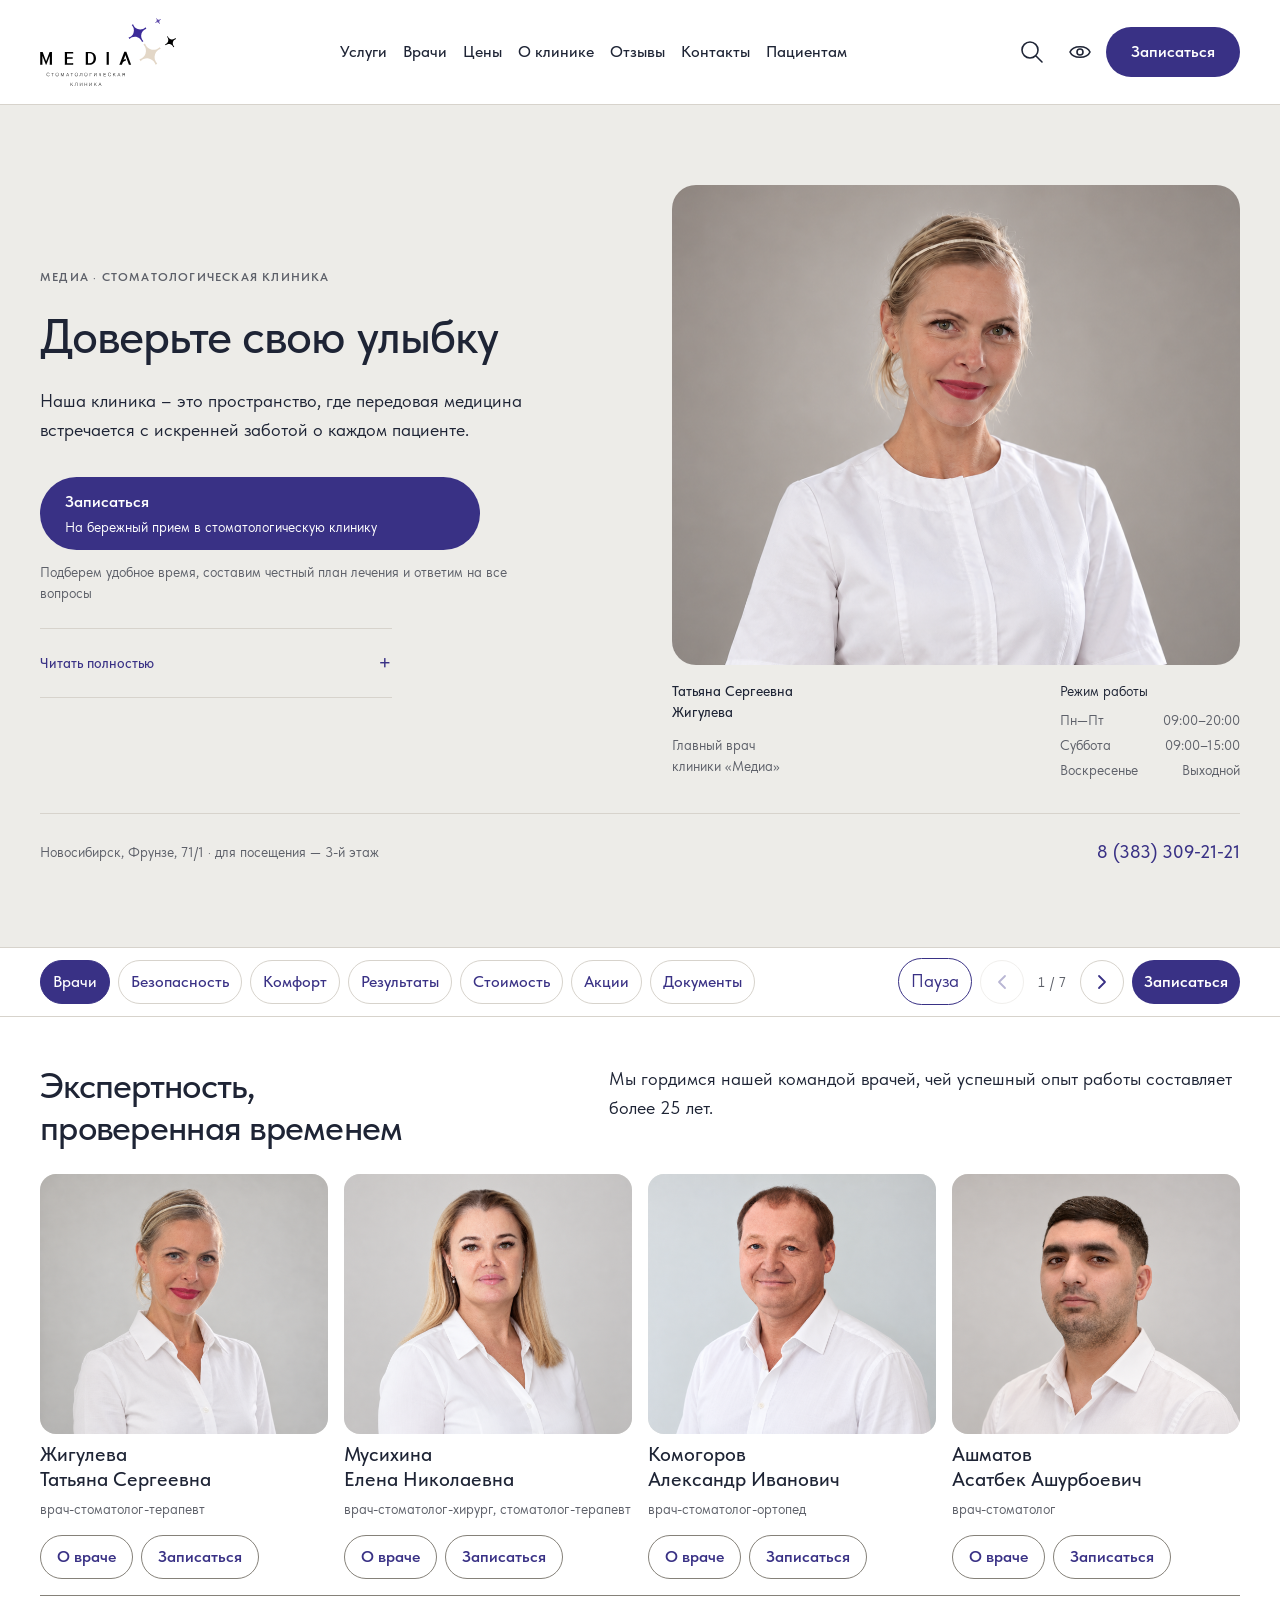
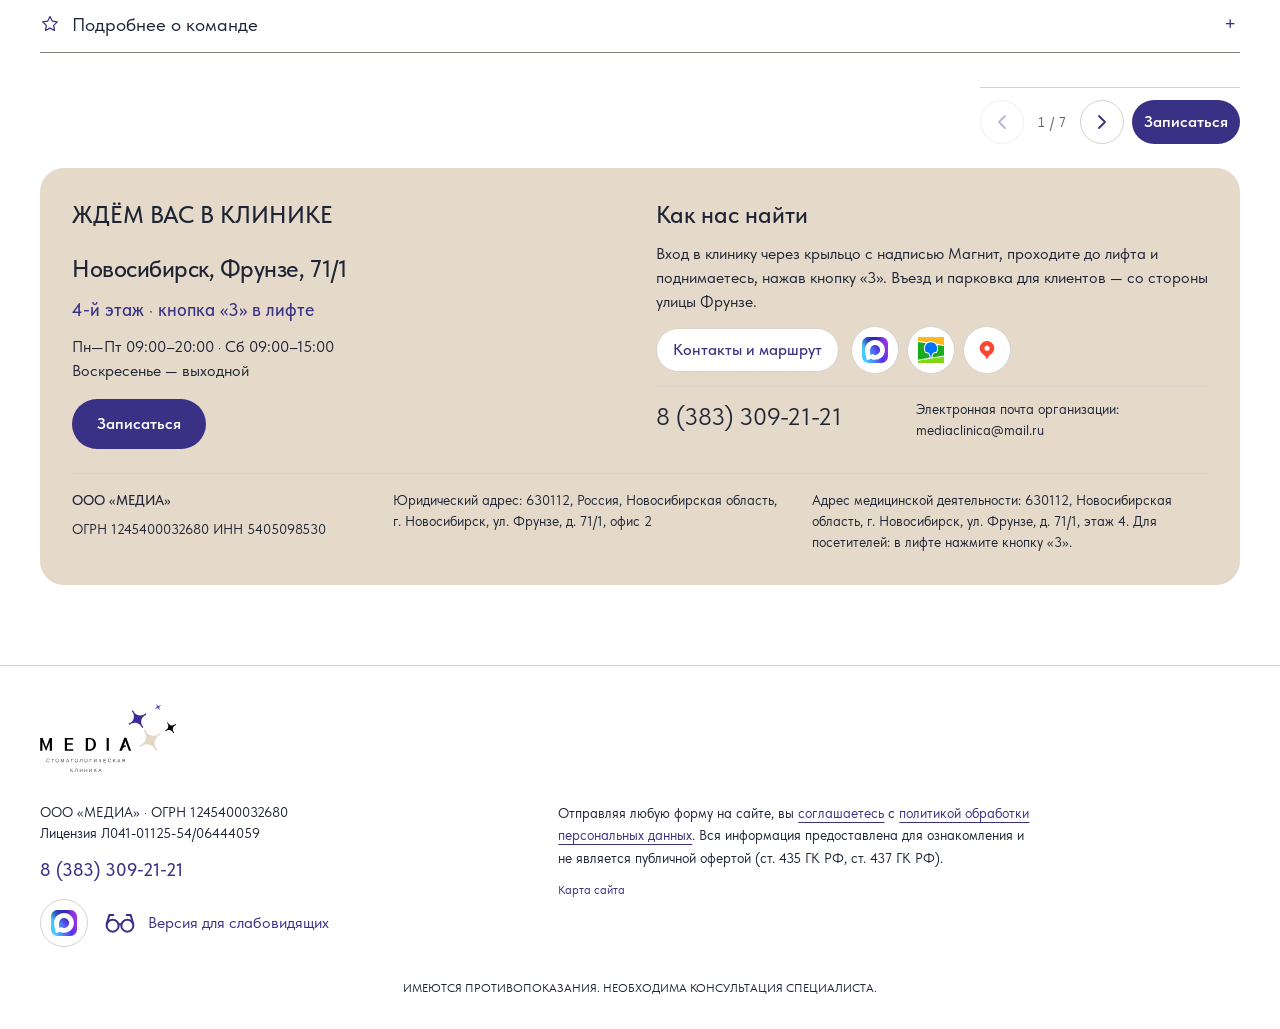
==== commit 990613cf: "Fix slider autoplay resume feedback" ====
--- a/index.html
+++ b/index.html
@@ -1,5 +1,5 @@
 <!doctype html>
-<html lang="ru"><head><meta charset="utf-8"><meta name="viewport" content="width=device-width,initial-scale=1"><meta name="robots" content="noindex,nofollow"><title>Стоматология Медиа — прототип сайта · этап 3</title><link rel="stylesheet" href="tokens.css"><link rel="stylesheet" href="page.css"><link rel="stylesheet" href="components.css"><link rel="stylesheet" href="accessibility.css"></head><body>
+<html lang="ru"><head><meta charset="utf-8"><meta name="viewport" content="width=device-width,initial-scale=1"><meta name="robots" content="noindex,nofollow"><title>Стоматология Медиа — прототип сайта · этап 3</title><link rel="stylesheet" href="tokens.css"><link rel="stylesheet" href="page.css"><link rel="stylesheet" href="components.css?v=20261102b"><link rel="stylesheet" href="accessibility.css"></head><body>
 
 
 
@@ -1055,4 +1055,4 @@
 
 
 
-<label class="linear-choice" for="a11y-linear"><input id="a11y-linear" name="linear" type="checkbox">Все семь разделов одной лентой</label><p class="small">Последовательное чтение без переключения слайдов. Содержание не дублируется.</p><div class="a11y-actions"><button type="button" class="button secondary" id="a11y-reset">Сбросить настройки</button><button type="button" class="button" id="a11y-done">Готово</button></div><p id="a11y-status" role="status" class="small"></p></form></dialog><script src="app.js"></script><script src="slider.js"></script><script src="final-inner.js" defer></script><script src="accessibility.js"></script><script src="frame.js"></script></body></html>+<label class="linear-choice" for="a11y-linear"><input id="a11y-linear" name="linear" type="checkbox">Все семь разделов одной лентой</label><p class="small">Последовательное чтение без переключения слайдов. Содержание не дублируется.</p><div class="a11y-actions"><button type="button" class="button secondary" id="a11y-reset">Сбросить настройки</button><button type="button" class="button" id="a11y-done">Готово</button></div><p id="a11y-status" role="status" class="small"></p></form></dialog><script src="app.js"></script><script src="slider.js?v=20261102b"></script><script src="final-inner.js" defer></script><script src="accessibility.js"></script><script src="frame.js"></script></body></html>
--- a/components.css
+++ b/components.css
@@ -122,3 +122,4 @@
 .profile-modal{position:fixed;inset:0;margin:auto;width:min(680px,calc(100% - 32px));max-height:calc(100dvh - 32px);overflow:auto;border:0;border-radius:24px;padding:24px;background:var(--page);color:var(--ink)}.profile-modal::backdrop{background:rgba(0,0,0,.55)}.modal-open{overflow:hidden}.modal-header{display:flex;align-items:start;justify-content:space-between;gap:16px}.modal-header h2{margin:0}.modal-close{font-size:32px;background:none;border:0;cursor:pointer;min-width:44px;min-height:44px}.profile-detail{margin-top:24px}.profile-detail h3{margin:0 0 8px}.profile-detail p{margin:0 0 8px}.profile-detail .education{padding-left:24px}.visible-point{margin:0;line-height:1.6}.slide-copy .bullet-list{display:grid;gap:16px}.slide-copy .disclosure-item{display:block;padding:0;border:0}.slide-copy .bullet-text{padding:0}.story-play{border:1px solid var(--accent);background:transparent;color:var(--accent);border-radius:999px;padding:8px 12px;min-height:44px;font:inherit;cursor:pointer}.doctor-actions{flex-wrap:wrap;gap:8px}@media(max-width:767px){.profile-modal{padding:20px}}
 .story-controls[data-story-controls=top] .story-play{grid-column:1/-1;justify-self:start}
 @media(min-width:1024px){.story-controls[data-story-controls=top]{grid-template-columns:auto var(--nav-size) var(--nav-count) var(--nav-size) var(--offer-cta-width);width:auto}.story-controls[data-story-controls=top] .story-play{grid-column:auto;white-space:nowrap}}
+.story-autoplay-hint{min-height:24px;margin-block:0;padding-top:4px;color:var(--muted);font-size:14px;line-height:20px}
